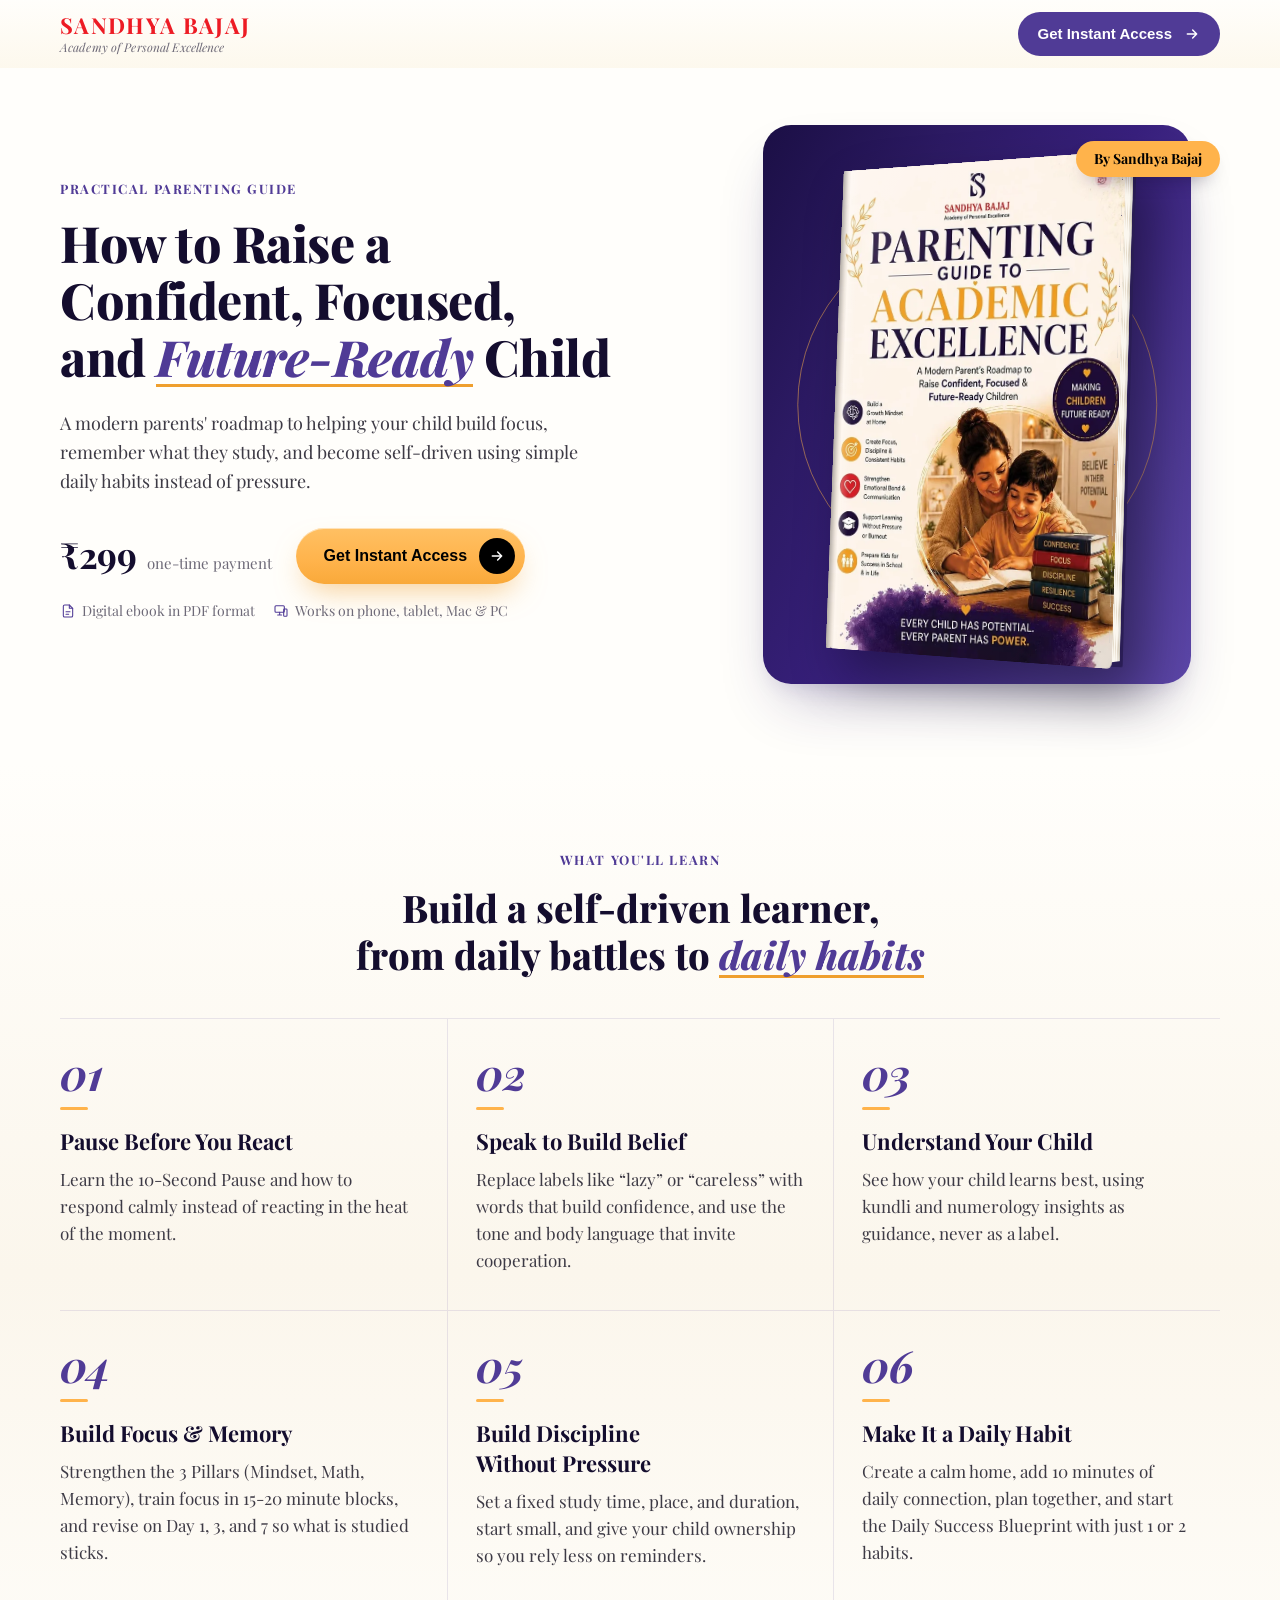
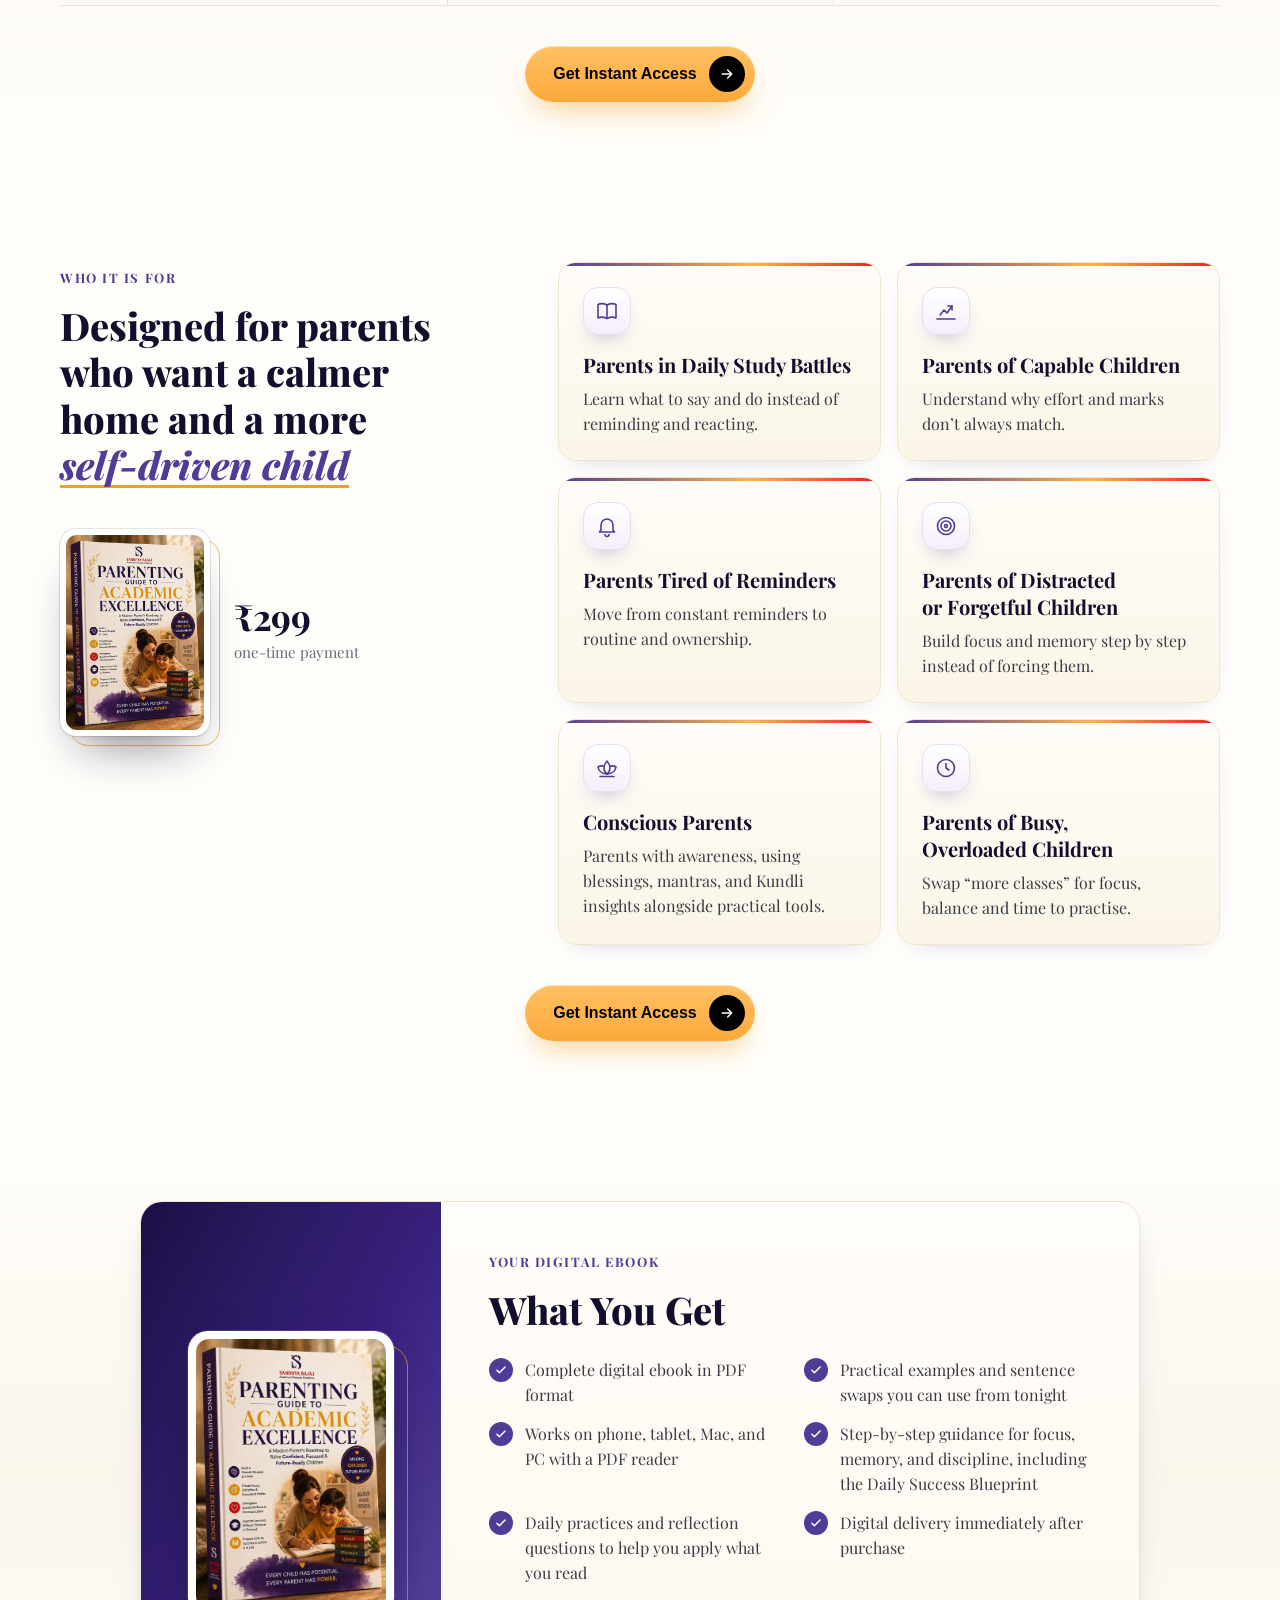
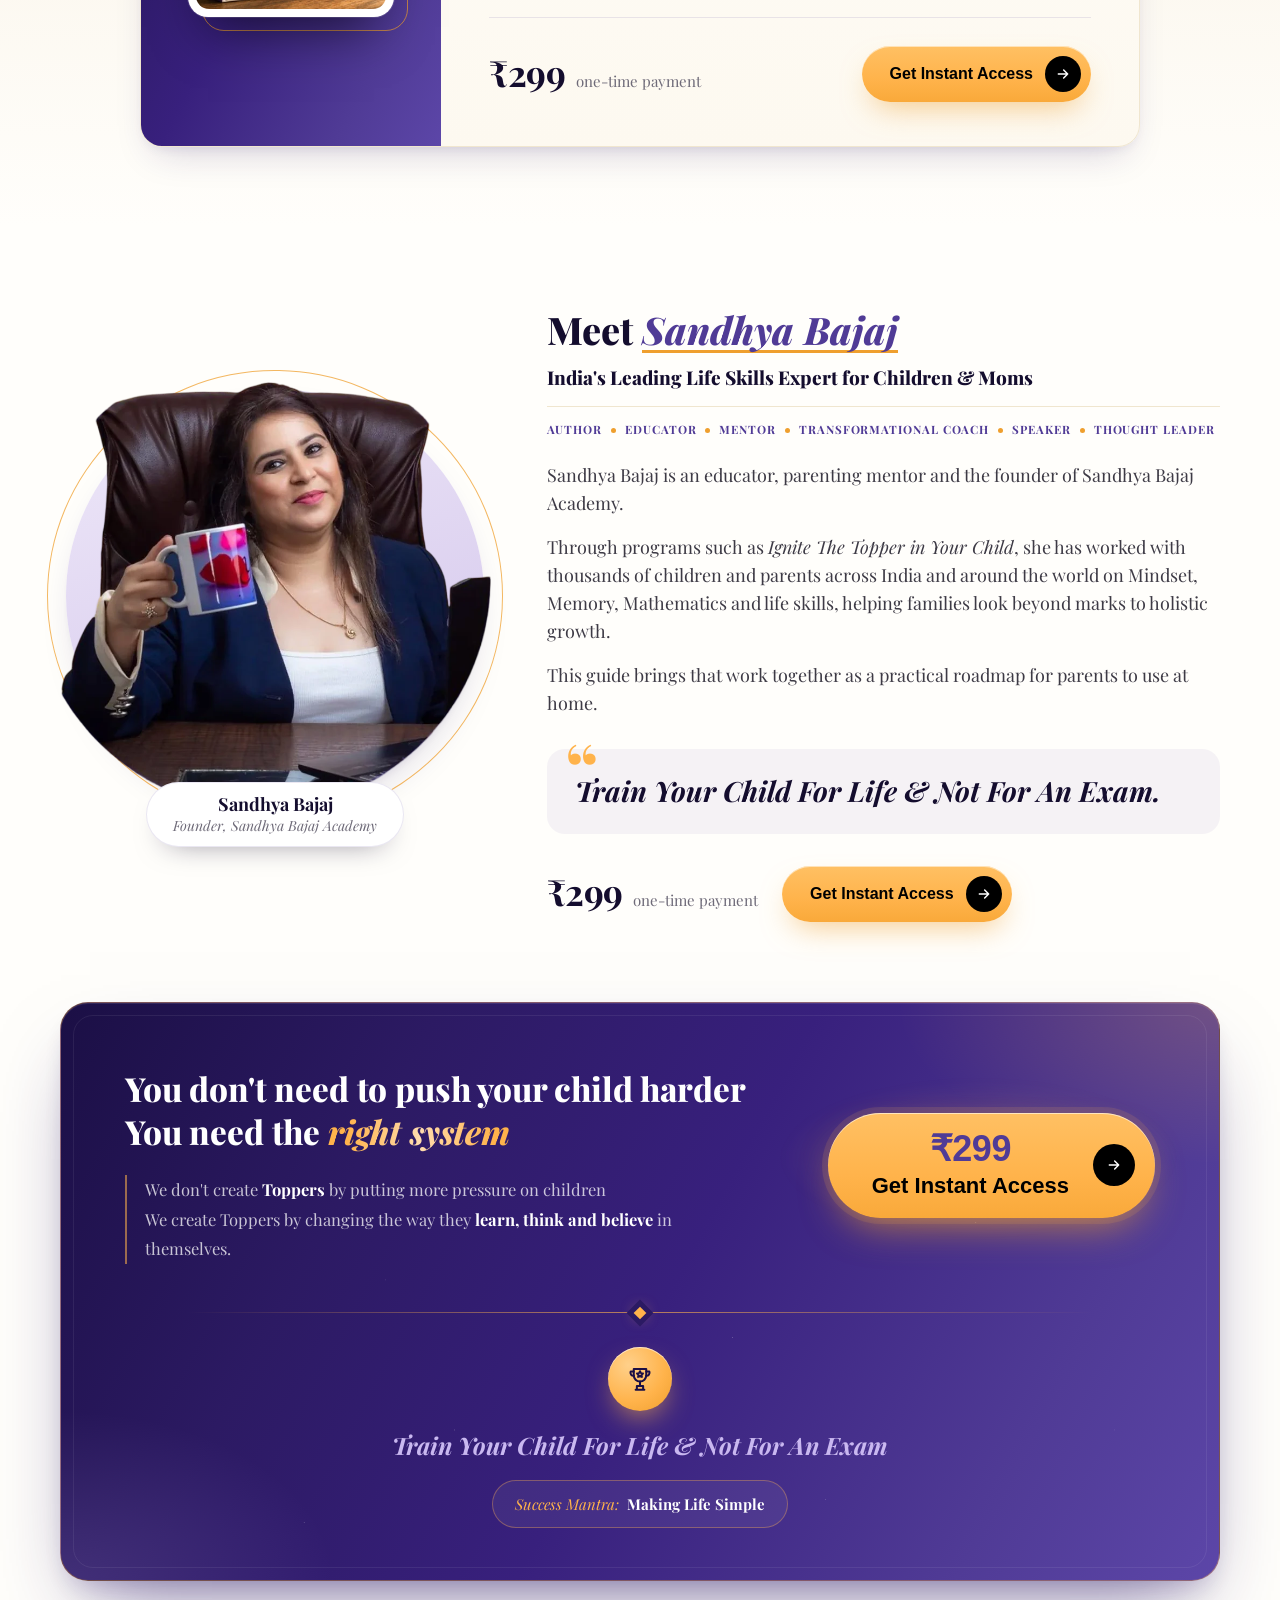
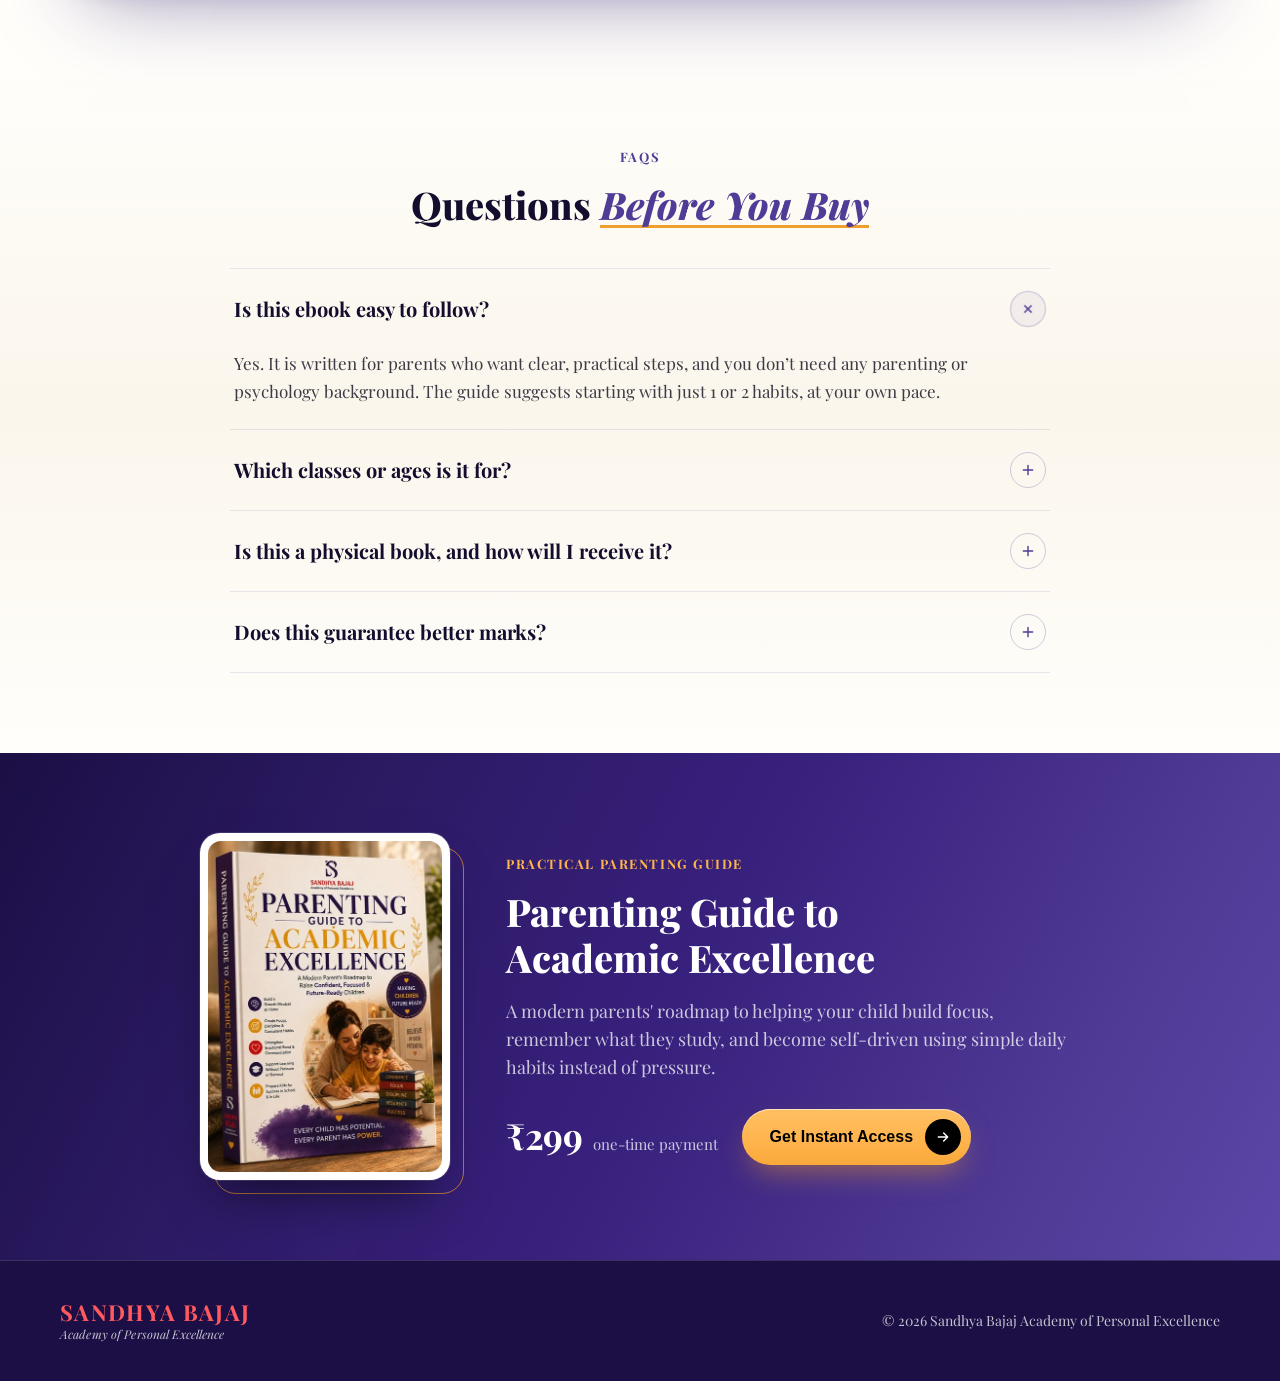
==== index.html @ a7c67a0f "Refine sizes, match sandhyabajaj.in surfaces, add right-system CTA band - Hero headline 50px, subhea" ====
<!doctype html>
<html lang="en-IN" class="no-js">
<head>
  <meta charset="utf-8">
  <meta name="viewport" content="width=device-width, initial-scale=1, viewport-fit=cover">
  <script>document.documentElement.classList.remove('no-js');</script>

  <title>How to Raise a Confident, Focused &amp; Future-Ready Child | Parenting Guide by Sandhya Bajaj</title>
  <meta name="description" content="A modern parents' roadmap to helping your child build focus, remember what they study, and become self-driven using simple daily habits instead of pressure. Digital PDF ebook by Sandhya Bajaj.">
  <meta name="theme-color" content="#1b0f45">

  <link rel="canonical" href="https://sandhyabajaj.online/">

  <!-- Open Graph / social link previews -->
  <meta property="og:type" content="website">
  <meta property="og:url" content="https://sandhyabajaj.online/">
  <meta property="og:site_name" content="Sandhya Bajaj Academy of Personal Excellence">
  <meta property="og:title" content="How to Raise a Confident, Focused, and Future-Ready Child">
  <meta property="og:description" content="A modern parents' roadmap to helping your child build focus, remember what they study, and become self-driven using simple daily habits instead of pressure.">
  <meta property="og:image" content="https://sandhyabajaj.online/assets/img/ebook-cover-og.jpg">
  <meta property="og:image:width" content="969">
  <meta property="og:image:height" content="1500">
  <meta property="og:image:alt" content="Cover of the Parenting Guide to Academic Excellence ebook by Sandhya Bajaj">
  <meta name="twitter:card" content="summary_large_image">

  <link rel="icon" href="data:image/svg+xml,%3Csvg xmlns='http://www.w3.org/2000/svg' viewBox='0 0 64 64'%3E%3Crect width='64' height='64' rx='14' fill='%231b0f45'/%3E%3Ctext x='32' y='45' text-anchor='middle' font-family='Georgia,serif' font-size='38' font-weight='700' fill='%23ffb34b'%3ES%3C/text%3E%3C/svg%3E">

  <link rel="preconnect" href="https://fonts.googleapis.com">
  <link rel="preconnect" href="https://fonts.gstatic.com" crossorigin>
  <link rel="stylesheet" href="https://fonts.googleapis.com/css2?family=Playfair+Display:ital,wght@0,400;0,700;0,800;1,400;1,700&display=swap">
  <link rel="preload" as="image" type="image/webp" imagesrcset="assets/img/ebook-cover-600.webp 600w, assets/img/ebook-cover-hd.webp 969w" imagesizes="(max-width: 767px) 220px, 300px">
  <link rel="stylesheet" href="css/styles.css">

  <!-- ===== Tracking =====
       Paste the Meta Pixel / GTM / GA snippets here when they are ready.
       js/main.js already fires fbq('track','InitiateCheckout') on every buy-button
       click if the Meta Pixel is present on the page. -->
</head>
<body>
  <a class="skip-link" href="#main">Skip to content</a>

  <!-- Thin outline icon set (design-system iconography: single weight, drawn in brand) -->
  <svg width="0" height="0" style="position:absolute" aria-hidden="true" focusable="false">
    <symbol id="i-arrow" viewBox="0 0 24 24"><path d="M5 12h14M13 6l6 6-6 6" fill="none" stroke="currentColor" stroke-width="2.2" stroke-linecap="round" stroke-linejoin="round"/></symbol>
    <symbol id="i-check" viewBox="0 0 24 24"><path d="M5 12.5l4.2 4.2L19 7" fill="none" stroke="currentColor" stroke-width="2.6" stroke-linecap="round" stroke-linejoin="round"/></symbol>
    <symbol id="i-plus" viewBox="0 0 24 24"><path d="M12 4v16M4 12h16" fill="none" stroke="currentColor" stroke-width="2.4" stroke-linecap="round"/></symbol>
    <symbol id="i-file" viewBox="0 0 24 24"><g fill="none" stroke="currentColor" stroke-width="1.6" stroke-linecap="round" stroke-linejoin="round"><path d="M14 3H7a2 2 0 0 0-2 2v14a2 2 0 0 0 2 2h10a2 2 0 0 0 2-2V8z"/><path d="M14 3v5h5M9 13h6M9 17h4"/></g></symbol>
    <symbol id="i-devices" viewBox="0 0 24 24"><g fill="none" stroke="currentColor" stroke-width="1.6" stroke-linecap="round" stroke-linejoin="round"><rect x="3" y="4" width="14" height="10" rx="1.5"/><path d="M7 18h6M10 14v4"/><rect x="16" y="9" width="5" height="11" rx="1.2"/></g></symbol>
    <symbol id="i-book" viewBox="0 0 24 24"><g fill="none" stroke="currentColor" stroke-width="1.6" stroke-linecap="round" stroke-linejoin="round"><path d="M3 5.5C5.5 4.3 8.5 4.3 12 6c3.5-1.7 6.5-1.7 9-.5V19c-2.5-1.2-5.5-1.2-9 .5-3.5-1.7-6.5-1.7-9-.5z"/><path d="M12 6v13.5"/></g></symbol>
    <symbol id="i-chart" viewBox="0 0 24 24"><g fill="none" stroke="currentColor" stroke-width="1.6" stroke-linecap="round" stroke-linejoin="round"><path d="M3 20h18"/><path d="M6 16l4-5 3 3 5-7"/><path d="M14 7h4v4"/></g></symbol>
    <symbol id="i-bell" viewBox="0 0 24 24"><g fill="none" stroke="currentColor" stroke-width="1.6" stroke-linecap="round" stroke-linejoin="round"><path d="M6 16V11a6 6 0 0 1 12 0v5l1.5 2h-15z"/><path d="M10 20.5a2 2 0 0 0 4 0"/></g></symbol>
    <symbol id="i-target" viewBox="0 0 24 24"><g fill="none" stroke="currentColor" stroke-width="1.6"><circle cx="12" cy="12" r="8.5"/><circle cx="12" cy="12" r="5"/><circle cx="12" cy="12" r="1.5"/></g></symbol>
    <symbol id="i-lotus" viewBox="0 0 24 24"><g fill="none" stroke="currentColor" stroke-width="1.6" stroke-linecap="round" stroke-linejoin="round"><path d="M12 5c2 2.2 3 4.6 3 7s-1 4.4-3 6c-2-1.6-3-3.6-3-6s1-4.8 3-7z"/><path d="M9.2 10.2C6.8 9.6 4.6 10 3 11c.6 3.8 3.8 6.6 9 7"/><path d="M14.8 10.2c2.4-.6 4.6-.2 6.2.8-.6 3.8-3.8 6.6-9 7"/><path d="M5 20.5h14"/></g></symbol>
    <symbol id="i-trophy" viewBox="0 0 24 24"><g fill="none" stroke="currentColor" stroke-width="1.6" stroke-linecap="round" stroke-linejoin="round"><path d="M7 4h10v5a5 5 0 0 1-10 0z"/><path d="M7 6H4.5a2.5 2.5 0 0 0 2.6 3.4M17 6h2.5a2.5 2.5 0 0 1-2.6 3.4"/><path d="M12 14v3.5M8.5 20.5h7M9.5 17.5h5v3h-5z"/><path d="M12 5.8l.75 1.5 1.65.25-1.2 1.15.3 1.65-1.5-.8-1.5.8.3-1.65-1.2-1.15 1.65-.25z"/></g></symbol>
    <symbol id="i-clock" viewBox="0 0 24 24"><g fill="none" stroke="currentColor" stroke-width="1.6" stroke-linecap="round" stroke-linejoin="round"><circle cx="12" cy="12" r="8.5"/><path d="M12 7.5V12l3 2"/></g></symbol>
  </svg>

  <header class="site-header" id="top">
    <div class="container site-header__inner">
      <a class="wordmark" href="#top" aria-label="Sandhya Bajaj Academy of Personal Excellence, back to top">
        <span class="wordmark__name">SANDHYA BAJAJ</span>
        <span class="wordmark__tag">Academy of Personal Excellence</span>
      </a>
      <a class="btn btn--brand btn--sm" href="#offer" data-checkout aria-label="Get Instant Access">
        <span>Get Instant Access</span>
        <svg width="16" height="16" aria-hidden="true"><use href="#i-arrow"/></svg>
      </a>
    </div>
  </header>

  <main id="main">

    <!-- ============ HERO ============ -->
    <section class="hero" aria-labelledby="hero-title">
      <div class="container hero__grid">
        <div class="hero__copy">
          <span class="eyebrow">Practical Parenting Guide</span>
          <h1 id="hero-title">How to Raise a Confident, Focused, and <span class="em">Future-Ready</span> Child</h1>
          <p class="hero__sub">A modern parents' roadmap to helping your child build focus, remember what they study, and become self-driven using simple daily habits instead of pressure.</p>

          <div class="buy-row hero__buy" id="hero-buy">
            <div class="price">
              <span class="price__now" data-price>₹299</span>
              <span class="price__note" data-price-note>one-time payment</span>
            </div>
            <a class="btn btn--accent" href="#offer" data-checkout>
              Get Instant Access
              <span class="btn__arrow" aria-hidden="true"><svg><use href="#i-arrow"/></svg></span>
            </a>
          </div>

          <ul class="hero__trust">
            <li><svg aria-hidden="true"><use href="#i-file"/></svg>Digital ebook in PDF format</li>
            <li><svg aria-hidden="true"><use href="#i-devices"/></svg>Works on phone, tablet, Mac &amp; PC</li>
          </ul>
        </div>

        <div class="hero__visual">
          <div class="book-stage">
            <span class="book-stage__byline">By Sandhya Bajaj</span>
            <div class="book">
              <div class="book__body">
                <span class="book__back" aria-hidden="true"></span>
                <span class="book__pages" aria-hidden="true"></span>
                <div class="book__cover">
                  <picture>
                    <source srcset="assets/img/ebook-cover-600.webp 600w, assets/img/ebook-cover-hd.webp 969w" sizes="(max-width: 767px) 220px, 300px" type="image/webp">
                    <img src="assets/img/ebook-cover-600.jpg" width="969" height="1500" fetchpriority="high"
                         alt="Cover of the Parenting Guide to Academic Excellence ebook: a mother helping her son study at home">
                  </picture>
                </div>
              </div>
            </div>
          </div>
        </div>
      </div>
    </section>

    <!-- ============ WHAT YOU'LL LEARN ============ -->
    <section class="section section--tint" id="learn" aria-labelledby="learn-title">
      <div class="container">
        <div class="section-head reveal">
          <span class="eyebrow">What You'll Learn</span>
          <h2 class="h-section" id="learn-title">Build a self-driven learner, from daily battles to <span class="em">daily habits</span></h2>
        </div>

        <ol class="learn-grid">
          <li class="learn-item reveal">
            <span class="learn-item__num" aria-hidden="true">01</span>
            <h3>Pause Before You React</h3>
            <p>Learn the 10-Second Pause and how to respond calmly instead of reacting in the heat of the moment.</p>
          </li>
          <li class="learn-item reveal">
            <span class="learn-item__num" aria-hidden="true">02</span>
            <h3>Speak to Build Belief</h3>
            <p>Replace labels like “lazy” or “careless” with words that build confidence, and use the tone and body language that invite cooperation.</p>
          </li>
          <li class="learn-item reveal">
            <span class="learn-item__num" aria-hidden="true">03</span>
            <h3>Understand Your Child</h3>
            <p>See how your child learns best, using kundli and numerology insights as guidance, never as a label.</p>
          </li>
          <li class="learn-item reveal">
            <span class="learn-item__num" aria-hidden="true">04</span>
            <h3>Build Focus &amp; Memory</h3>
            <p>Strengthen the 3 Pillars (Mindset, Math, Memory), train focus in 15-20 minute blocks, and revise on Day 1, 3, and 7 so what is studied sticks.</p>
          </li>
          <li class="learn-item reveal">
            <span class="learn-item__num" aria-hidden="true">05</span>
            <h3>Build Discipline Without Pressure</h3>
            <p>Set a fixed study time, place, and duration, start small, and give your child ownership so you rely less on reminders.</p>
          </li>
          <li class="learn-item reveal">
            <span class="learn-item__num" aria-hidden="true">06</span>
            <h3>Make It a Daily Habit</h3>
            <p>Create a calm home, add 10 minutes of daily connection, plan together, and start the Daily Success Blueprint with just 1 or 2 habits.</p>
          </li>
        </ol>

        <div class="cta-block">
          <a class="btn btn--accent" href="#offer" data-checkout>
            Get Instant Access
            <span class="btn__arrow" aria-hidden="true"><svg><use href="#i-arrow"/></svg></span>
          </a>
        </div>
      </div>
    </section>

    <!-- ============ WHO IT IS FOR ============ -->
    <section class="section" id="who" aria-labelledby="who-title">
      <div class="container who-grid">
        <div class="who-intro reveal">
          <span class="eyebrow">Who It Is For</span>
          <h2 class="h-section" id="who-title">Designed for parents who want a calmer home and a more <span class="em">self-driven child</span></h2>
          <div class="who-intro__book">
            <figure class="mockup mockup--who">
  <div class="mockup__frame">
    <picture>
      <source srcset="assets/img/ebook-mockup-480.webp 480w, assets/img/ebook-mockup-800.webp 800w" sizes="(max-width: 767px) 200px, 260px" type="image/webp">
      <img src="assets/img/ebook-mockup-800.jpg" width="800" height="1132" loading="lazy" decoding="async" alt="">
    </picture>
  </div>
</figure>
            <div>
              <div class="price">
                <span class="price__now" data-price>₹299</span>
              </div>
              <p class="price__note" data-price-note>one-time payment</p>
            </div>
          </div>
        </div>

        <ul class="who-cards">
          <li class="who-card reveal">
            <span class="icon-chip" aria-hidden="true"><svg><use href="#i-book"/></svg></span>
            <h3>Parents in Daily Study Battles</h3>
            <p>Learn what to say and do instead of reminding and reacting.</p>
          </li>
          <li class="who-card reveal">
            <span class="icon-chip" aria-hidden="true"><svg><use href="#i-chart"/></svg></span>
            <h3>Parents of Capable Children</h3>
            <p>Understand why effort and marks don’t always match.</p>
          </li>
          <li class="who-card reveal">
            <span class="icon-chip" aria-hidden="true"><svg><use href="#i-bell"/></svg></span>
            <h3>Parents Tired of Reminders</h3>
            <p>Move from constant reminders to routine and ownership.</p>
          </li>
          <li class="who-card reveal">
            <span class="icon-chip" aria-hidden="true"><svg><use href="#i-target"/></svg></span>
            <h3>Parents of Distracted or Forgetful Children</h3>
            <p>Build focus and memory step by step instead of forcing them.</p>
          </li>
          <li class="who-card reveal">
            <span class="icon-chip" aria-hidden="true"><svg><use href="#i-lotus"/></svg></span>
            <h3>Conscious Parents</h3>
            <p>Parents with awareness, using blessings, mantras, and Kundli insights alongside practical tools.</p>
          </li>
          <li class="who-card reveal">
            <span class="icon-chip" aria-hidden="true"><svg><use href="#i-clock"/></svg></span>
            <h3>Parents of Busy, Overloaded Children</h3>
            <p>Swap “more classes” for focus, balance and time to practise.</p>
          </li>
        </ul>
      </div>
      <div class="container">
        <div class="cta-block">
          <a class="btn btn--accent" href="#offer" data-checkout>
            Get Instant Access
            <span class="btn__arrow" aria-hidden="true"><svg><use href="#i-arrow"/></svg></span>
          </a>
        </div>
      </div>
    </section>

    <!-- ============ WHAT YOU GET (OFFER) ============ -->
    <section class="section section--tint" id="offer" aria-labelledby="offer-title">
      <div class="container">
        <div class="offer-card reveal">
          <div class="offer-card__visual">
            <figure class="mockup mockup--offer">
  <div class="mockup__frame">
    <picture>
      <source srcset="assets/img/ebook-mockup-480.webp 480w, assets/img/ebook-mockup-800.webp 800w" sizes="(max-width: 767px) 200px, 260px" type="image/webp">
      <img src="assets/img/ebook-mockup-800.jpg" width="800" height="1132" loading="lazy" decoding="async" alt="Hardcover mockup of the Parenting Guide to Academic Excellence ebook by Sandhya Bajaj">
    </picture>
  </div>
</figure>
          </div>
          <div class="offer-card__body">
            <span class="eyebrow">Your Digital Ebook</span>
            <h2 class="h-section" id="offer-title">What You Get</h2>
            <ul class="checklist">
              <li><span class="check" aria-hidden="true"><svg><use href="#i-check"/></svg></span>Complete digital ebook in PDF format</li>
              <li><span class="check" aria-hidden="true"><svg><use href="#i-check"/></svg></span>Practical examples and sentence swaps you can use from tonight</li>
              <li><span class="check" aria-hidden="true"><svg><use href="#i-check"/></svg></span>Works on phone, tablet, Mac, and PC with a PDF reader</li>
              <li><span class="check" aria-hidden="true"><svg><use href="#i-check"/></svg></span>Step-by-step guidance for focus, memory, and discipline, including the Daily Success Blueprint</li>
              <li><span class="check" aria-hidden="true"><svg><use href="#i-check"/></svg></span>Daily practices and reflection questions to help you apply what you read</li>
              <li><span class="check" aria-hidden="true"><svg><use href="#i-check"/></svg></span>Digital delivery immediately after purchase</li>
            </ul>
            <div class="offer-card__buy">
              <div class="price">
                <span class="price__now" data-price>₹299</span>
                <span class="price__note" data-price-note>one-time payment</span>
              </div>
              <a class="btn btn--accent" href="#offer" data-checkout>
                Get Instant Access
                <span class="btn__arrow" aria-hidden="true"><svg><use href="#i-arrow"/></svg></span>
              </a>
            </div>
          </div>
        </div>
      </div>
    </section>

    <!-- ============ AUTHOR ============ -->
    <section class="section" id="author" aria-labelledby="author-title">
      <div class="container author">
        <figure class="author__portrait reveal">
          <div class="author__photo">
            <img src="assets/img/sandhya-bajaj.webp" width="800" height="794" loading="lazy" decoding="async"
                 alt="Sandhya Bajaj, founder of Sandhya Bajaj Academy, smiling at her desk with a cup of tea">
          </div>
          <figcaption class="author__caption">
            <span>Sandhya Bajaj</span>
            <small>Founder, Sandhya Bajaj Academy</small>
          </figcaption>
        </figure>
        <div class="author__bio reveal">
          <h2 class="h-section" id="author-title">Meet <span class="em">Sandhya Bajaj</span></h2>
          <p class="author__role">India's Leading Life Skills Expert for Children &amp; Moms</p>
          <ul class="author__creds" aria-label="Author, Educator, Mentor, Transformational Coach, Speaker, Thought Leader">
            <li>Author</li>
            <li>Educator</li>
            <li>Mentor</li>
            <li>Transformational Coach</li>
            <li>Speaker</li>
            <li>Thought Leader</li>
          </ul>
          <p>Sandhya Bajaj is an educator, parenting mentor and the founder of Sandhya Bajaj Academy.</p>
          <p>Through programs such as <em>Ignite The Topper in Your Child</em>, she has worked with thousands of children and parents across India and around the world on Mindset, Memory, Mathematics and life skills, helping families look beyond marks to holistic growth.</p>
          <p>This guide brings that work together as a practical roadmap for parents to use at home.</p>
          <blockquote class="pull-quote">Train Your Child For Life &amp; Not For An Exam.</blockquote>
          <div class="buy-row author__buy">
            <div class="price">
              <span class="price__now" data-price>₹299</span>
              <span class="price__note" data-price-note>one-time payment</span>
            </div>
            <a class="btn btn--accent" href="#offer" data-checkout>
              Get Instant Access
              <span class="btn__arrow" aria-hidden="true"><svg><use href="#i-arrow"/></svg></span>
            </a>
          </div>
        </div>
      </div>
    </section>

    <!-- ============ RIGHT SYSTEM (CTA band) ============ -->
    <section class="section system" id="system" aria-labelledby="system-title">
      <div class="container">
        <div class="system__card reveal">
          <div class="system__top">
            <div class="system__copy">
              <h2 id="system-title">You don't need to push your child harder <br>You need the <em>right system</em></h2>
              <p>We don't create <strong>Toppers</strong> by putting more pressure on children<br>
                We create Toppers by changing the way they <strong>learn, think and believe</strong> in themselves.</p>
            </div>
            <div class="system__cta">
              <span class="system__halo" aria-hidden="true"></span>
              <a class="btn btn--accent btn--big" href="#offer" data-checkout>
                <span class="btn--big__text">
                  <span class="btn--big__price" data-price>₹299</span>
                  <span class="btn--big__label">Get Instant Access</span>
                </span>
                <span class="btn__arrow" aria-hidden="true"><svg><use href="#i-arrow"/></svg></span>
              </a>
            </div>
          </div>
          <div class="system__bottom">
            <span class="system__divider" aria-hidden="true"><i></i></span>
            <span class="system__badge" aria-hidden="true"><svg class="system__trophy"><use href="#i-trophy"/></svg></span>
            <p class="system__mantra-line">Train Your Child For Life &amp; Not For An Exam</p>
            <p class="system__mantra"><em>Success Mantra:</em> <strong>Making Life Simple</strong></p>
          </div>
        </div>
      </div>
    </section>

    <!-- ============ FAQ ============ -->
    <section class="section section--tint" id="faq" aria-labelledby="faq-title">
      <div class="container">
        <div class="section-head reveal">
          <span class="eyebrow">FAQs</span>
          <h2 class="h-section" id="faq-title">Questions <span class="em">Before You Buy</span></h2>
        </div>
        <div class="faq">
          <details class="faq__item" open>
            <summary class="faq__q">Is this ebook easy to follow?<span class="faq__icon" aria-hidden="true"><svg><use href="#i-plus"/></svg></span></summary>
            <div class="faq__a"><p>Yes. It is written for parents who want clear, practical steps, and you don’t need any parenting or psychology background. The guide suggests starting with just 1 or 2 habits, at your own pace.</p></div>
          </details>
          <details class="faq__item">
            <summary class="faq__q">Which classes or ages is it for?<span class="faq__icon" aria-hidden="true"><svg><use href="#i-plus"/></svg></span></summary>
            <div class="faq__a"><p>It is written for parents of school-going children.</p></div>
          </details>
          <details class="faq__item">
            <summary class="faq__q">Is this a physical book, and how will I receive it?<span class="faq__icon" aria-hidden="true"><svg><use href="#i-plus"/></svg></span></summary>
            <div class="faq__a"><p>No. This is a digital PDF ebook, and nothing will be shipped. Your file is delivered after your payment is confirmed.</p></div>
          </details>
          <details class="faq__item">
            <summary class="faq__q">Does this guarantee better marks?<span class="faq__icon" aria-hidden="true"><svg><use href="#i-plus"/></svg></span></summary>
            <div class="faq__a"><p>No. Results vary based on your child, your home and how consistently you practise. The guide works on the foundations behind marks, such as focus, memory, discipline and the home environment.</p></div>
          </details>
        </div>
      </div>
    </section>

    <!-- ============ CLOSING OFFER (dark band) ============ -->
    <section class="section section--deep closing" id="buy" aria-labelledby="closing-title">
      <div class="container closing__inner reveal">
        <figure class="mockup mockup--closing">
  <div class="mockup__frame">
    <picture>
      <source srcset="assets/img/ebook-mockup-480.webp 480w, assets/img/ebook-mockup-800.webp 800w" sizes="(max-width: 767px) 200px, 260px" type="image/webp">
      <img src="assets/img/ebook-mockup-800.jpg" width="800" height="1132" loading="lazy" decoding="async" alt="Hardcover mockup of the Parenting Guide to Academic Excellence ebook by Sandhya Bajaj">
    </picture>
  </div>
</figure>
        <div>
          <span class="eyebrow">Practical Parenting Guide</span>
          <h2 id="closing-title">Parenting Guide to Academic Excellence</h2>
          <p class="closing__sub">A modern parents' roadmap to helping your child build focus, remember what they study, and become self-driven using simple daily habits instead of pressure.</p>
          <div class="buy-row" id="closing-buy">
            <div class="price">
              <span class="price__now" data-price>₹299</span>
              <span class="price__note" data-price-note>one-time payment</span>
            </div>
            <a class="btn btn--accent" href="#offer" data-checkout>
              Get Instant Access
              <span class="btn__arrow" aria-hidden="true"><svg><use href="#i-arrow"/></svg></span>
            </a>
          </div>
        </div>
      </div>
    </section>
  </main>

  <footer class="site-footer">
    <div class="container site-footer__inner">
      <span class="wordmark wordmark--dark">
        <span class="wordmark__name">SANDHYA BAJAJ</span>
        <span class="wordmark__tag">Academy of Personal Excellence</span>
      </span>
      <p>© <span data-year>2026</span> Sandhya Bajaj Academy of Personal Excellence</p>
    </div>
  </footer>

  <!-- Mobile sticky buy bar: appears once the hero CTA scrolls away -->
  <div class="buy-bar" id="buy-bar" aria-hidden="true">
    <div class="price">
      <span class="price__now" data-price>₹299</span>
      <span class="price__note" data-price-note>one-time payment</span>
    </div>
    <a class="btn btn--accent" href="#offer" data-checkout tabindex="-1">
      Get Instant Access
      <span class="btn__arrow" aria-hidden="true"><svg><use href="#i-arrow"/></svg></span>
    </a>
  </div>

  <script src="js/config.js"></script>
  <script src="js/main.js" defer></script>
</body>
</html>
---- css/styles.css ----
/* ==========================================================================
   Sandhya Bajaj Academy — Parenting Guide ebook funnel
   Colours and type follow the "Sandhya Bajaj" design system (built from
   sandhyabajaj.in): cream + night (deep indigo) grounds, brand purple for
   highlights, amber for the single action colour, Playfair Display + Arial CTAs.
   ========================================================================== */

:root {
  /* Design-system colour tokens */
  --surface-cream: #fffefb;
  --surface-white: #ffffff;
  --surface-bar: rgba(255, 255, 255, 0.95);
  --night: #1b0f45;
  --surface-glass: rgba(255, 255, 255, 0.06);
  --border-glass: rgba(255, 255, 255, 0.14);
  --brand-purple: #503b96;
  --amber: #ffb34b;
  --amber-light: #ffc063;
  --amber-deep: #ef9f2e;
  --signal-red: #ed1b24;
  --ink-deep: #140d2e;
  --on-night: #ffffff;
  --on-night-muted: rgba(255, 255, 255, 0.75);
  --on-amber: #000000;
  /* Exact surface treatments sampled from sandhyabajaj.in */
  --grad-cream: linear-gradient(#fffefb 0%, #fbf6ec 50%, #fffefb 100%);
  --grad-night: linear-gradient(118deg, #1b0f45 0%, #2c1a63 26%, #38207d 52%, #503b96 82%, #5c46a8 100%);
  --grad-card: linear-gradient(#fffdf8, #fbf5e8);
  --grad-chip: linear-gradient(#ffffff, #f4eefb);
  --grad-lavender: linear-gradient(160deg, #efe9f9, #ddd2f0 60%, #cfc0ea);
  --border-warm: #f0e6cf;
  --shadow-card: 0 18px 38px -16px rgba(43, 25, 105, 0.22), 0 6px 14px -8px rgba(43, 25, 105, 0.14);
  --shadow-card-deep: 0 30px 60px -20px rgba(43, 25, 105, 0.3), 0 10px 24px -12px rgba(43, 25, 105, 0.18);
  --shadow-cta: 0 14px 30px -10px rgba(239, 159, 46, 0.55), inset 0 1px 0 rgba(255, 255, 255, 0.55);

  /* Roles used by the components below */
  --surface: var(--surface-cream);
  --surface-raised: var(--surface-white);
  --surface-tint: rgba(80, 59, 150, 0.06);
  --deep: var(--night);
  --ink: var(--ink-deep);
  --ink-body: #3d3a45;
  --ink-muted: #6e6a78;
  --brand: var(--brand-purple);
  --brand-strong: #3f2c82;
  --on-brand: #ffffff;
  --accent: var(--amber);
  --accent-strong: var(--amber-deep);
  --on-accent: var(--on-amber);     /* CTA label is black on amber */
  --gold-ink: var(--brand-purple);  /* eyebrows on cream (amber text fails on cream) */
  --logo-red: var(--signal-red);
  --border: rgba(80, 59, 150, 0.26);
  --border-soft: rgba(80, 59, 150, 0.12);
  --shadow-ink: 20, 13, 46;         /* rgb of ink-deep, for soft shadows */

  /* Night grounds */
  --dark-ink: var(--on-night);
  --dark-body: var(--on-night-muted);
  --dark-border: var(--border-glass);

  /* Type */
  --font-serif: "Playfair Display", "Times New Roman", Times, serif;
  --font-sans: Arial, Helvetica, sans-serif;   /* CTA labels only */

  /* Spacing */
  --space-1: 8px;
  --space-2: 16px;
  --space-3: 24px;
  --space-4: 40px;
  --space-5: 80px;

  /* Radius */
  --radius-xs: 2px;
  --radius-md: 15px;
  --radius-lg: 18px;
  --radius-pill: 999px;

  --container: 1160px;
  --gutter: 20px;
  --header-h: 68px;
}

/* ---------- Base ---------- */
*, *::before, *::after { box-sizing: border-box; }
html { -webkit-text-size-adjust: 100%; scroll-behavior: smooth; scroll-padding-top: calc(var(--header-h) + 12px); }
body {
  margin: 0;
  background: var(--surface);
  color: var(--ink-body);
  font: 400 18px/28px var(--font-serif);
  -webkit-font-smoothing: antialiased;
  text-rendering: optimizeLegibility;
  overflow-x: hidden;
}
img { display: block; max-width: 100%; height: auto; }
a { color: var(--brand); }
a:hover { color: var(--brand-strong); }
h1, h2 { font-weight: 800; }
h1, h2, h3 { color: var(--ink); margin: 0; text-wrap: balance; }
h3 { font-weight: 700; }
p { margin: 0; }
:focus-visible { outline: 2px solid var(--brand); outline-offset: 3px; }
.skip-link {
  position: absolute; left: 12px; top: -60px; z-index: 100;
  background: var(--brand); color: var(--on-brand); padding: 10px 16px; border-radius: var(--radius-pill);
}
.skip-link:focus { top: 12px; }
.visually-hidden { position: absolute !important; width: 1px; height: 1px; overflow: hidden; clip: rect(0 0 0 0); white-space: nowrap; }

.container { width: 100%; max-width: calc(var(--container) + var(--gutter) * 2); margin: 0 auto; padding: 0 var(--gutter); }
.section { padding: var(--space-5) 0; }
.section--tint { background: var(--grad-cream); }
.section--deep { background: var(--grad-night); color: var(--dark-body); }
.section--deep h2, .section--deep h3 { color: var(--dark-ink); }

/* ---------- Type helpers ---------- */
.eyebrow {
  display: inline-block;
  font: 700 13px/18px var(--font-serif);
  letter-spacing: 0.12em;
  text-transform: uppercase;
  color: var(--gold-ink);
  margin-bottom: var(--space-2);
}
.section--deep .eyebrow { color: var(--accent); }
.h-section { font-size: clamp(28px, 4vw, 38px); line-height: 1.22; }
.section-head { max-width: 760px; margin: 0 auto var(--space-4); text-align: center; }
.section-head--left { margin-left: 0; text-align: left; }

/* One emphasised phrase per headline: brand colour + 3px amber underline */
.em {
  color: var(--brand-purple);
  background-image: linear-gradient(var(--amber-deep), var(--amber-deep));
  background-repeat: no-repeat;
  background-size: 100% 3px;
  background-position: 0 92%;
  border-radius: var(--radius-xs);
  font-style: italic;
  padding-bottom: 2px;
}
.hero .em { white-space: nowrap; }
.section--deep .em { color: var(--amber); background-image: none; }

/* ---------- Brand wordmark (no S-monogram file supplied yet) ---------- */
.wordmark { display: inline-flex; flex-direction: column; text-decoration: none; line-height: 1; white-space: nowrap; }
.wordmark__name { font: 700 22px/1 var(--font-serif); letter-spacing: 0.06em; color: var(--logo-red); }
.wordmark__tag { font: italic 400 12px/1.2 var(--font-serif); color: var(--ink-muted); margin-top: 4px; letter-spacing: 0.01em; }
.wordmark--dark .wordmark__tag { color: var(--dark-body); }

/* ---------- Buttons (design-system Button) ---------- */
.btn {
  display: inline-flex; align-items: center; justify-content: center; gap: 12px;
  font: 700 16px/20px var(--font-sans);
  border: 0; border-radius: var(--radius-pill);
  padding: 14px 28px; min-height: 52px;
  text-decoration: none; cursor: pointer;
  transition: background-color .18s ease, transform .18s ease, box-shadow .18s ease, color .18s ease;
}
.btn--accent {
  background: linear-gradient(180deg, var(--amber-light) 0%, var(--amber) 60%, #f9a93a 100%);
  color: var(--on-accent);
  padding: 10px 10px 10px 28px;
  min-height: 56px;
  box-shadow: var(--shadow-cta);
}
.btn--accent:hover { color: var(--on-accent); filter: brightness(1.04) saturate(1.05); transform: translateY(-1px); box-shadow: 0 18px 34px -10px rgba(239, 159, 46, 0.7), inset 0 1px 0 rgba(255, 255, 255, 0.55); }
.btn--accent:active { transform: translateY(0); }
.btn__arrow {
  width: 36px; height: 36px; border-radius: 50%;
  background: var(--on-amber); color: #ffffff;
  display: inline-flex; align-items: center; justify-content: center; flex: none;
  transition: transform .18s ease;
}
.btn--accent:hover .btn__arrow { transform: translateX(3px); }
.btn__arrow svg { width: 16px; height: 16px; }
.btn--brand { background: var(--brand); color: var(--on-brand); }
.btn--brand:hover { background: var(--brand-strong); color: var(--on-brand); }
.btn--sm { min-height: 44px; padding: 10px 20px; font-size: 15px; }
.section--deep .btn:focus-visible, .site-footer .btn:focus-visible { outline-color: var(--accent); }

/* Price (design-system PriceTag, without a struck price: none in the approved copy) */
.price { display: inline-flex; align-items: baseline; gap: 10px; font-family: var(--font-serif); }
.price__now { font-size: 36px; line-height: 1; font-weight: 700; color: var(--ink); letter-spacing: -0.01em; }
.price__note { font-size: 15px; color: var(--ink-muted); }
.section--deep .price__now { color: var(--dark-ink); }
.section--deep .price__note { color: var(--dark-body); }

.buy-row { display: flex; align-items: center; flex-wrap: wrap; gap: var(--space-2) var(--space-3); }
.buy-row--center { justify-content: center; }
.cta-block { margin-top: var(--space-4); display: flex; justify-content: center; }

/* ---------- Header ---------- */
.site-header {
  position: sticky; top: 0; z-index: 50;
  background: linear-gradient(rgba(255, 254, 251, 0.94), rgba(253, 248, 236, 0.94));
  backdrop-filter: saturate(140%) blur(10px);
  -webkit-backdrop-filter: saturate(140%) blur(10px);
  border-bottom: 1px solid transparent;
  transition: border-color .2s ease, box-shadow .2s ease;
}
.site-header.is-scrolled { border-bottom-color: var(--border-soft); box-shadow: 0 6px 20px -16px rgba(20, 13, 46, 0.5); }
.site-header__inner { height: var(--header-h); display: flex; align-items: center; justify-content: space-between; gap: var(--space-2); }

/* ---------- Hero ---------- */
.hero { padding: 56px 0 var(--space-5); position: relative; overflow: hidden; }
.hero__grid {
  display: grid;
  grid-template-columns: minmax(0, 1.12fr) minmax(0, 0.88fr);
  grid-template-areas: "copy visual";
  gap: 56px; align-items: center;
}
.hero__copy { grid-area: copy; }
.hero__visual { grid-area: visual; }
.hero h1 { font-size: clamp(34px, 4.6vw, 50px); line-height: 1.14; letter-spacing: -0.01em; }
.hero__sub { margin-top: var(--space-3); font-size: 18px; line-height: 29px; max-width: 540px; }
.hero__buy { margin-top: 32px; }
.hero__trust { margin-top: var(--space-2); display: flex; flex-wrap: wrap; gap: 6px 18px; font-size: 14px; line-height: 22px; color: var(--ink-muted); list-style: none; padding: 0; }
.hero__trust li { display: inline-flex; align-items: center; gap: 6px; }
.hero__trust svg { width: 16px; height: 16px; color: var(--brand); flex: none; }

/* Book stage */
.book-stage { position: relative; display: grid; place-items: center; padding: 36px 0 28px; }
.book-stage::before {
  content: ""; position: absolute; inset: 0 6% 0 6%;
  background: var(--grad-night); border-radius: 28px;
  box-shadow: var(--shadow-card-deep);
}
.book-stage::after {
  content: ""; position: absolute; width: 74%; aspect-ratio: 1; border-radius: 50%;
  border: 1.5px solid rgba(255, 179, 75, 0.5); top: 50%; left: 50%; transform: translate(-50%, -50%);
}
.book-stage__byline {
  position: absolute; z-index: 3; top: 16px; right: 0;
  background: var(--accent); color: var(--on-accent);
  font: 700 14px/20px var(--font-serif); padding: 8px 18px; border-radius: var(--radius-pill);
  box-shadow: 0 10px 20px -12px rgba(20, 13, 46, 0.6);
}

/* CSS 3D book mockup — real cover on the front face, a page block on the right
   edge and a back board, all in true 3D. --t is the book's thickness. */
.book {
  --t: 26px;
  position: relative; z-index: 2; width: min(320px, 72%);
  perspective: 1800px;
  filter: drop-shadow(18px 26px 26px rgba(0, 0, 0, 0.38));
}
.book__body {
  position: relative;
  transform: rotateY(-28deg) rotateX(4deg);
  transform-style: preserve-3d;
  transition: transform .6s cubic-bezier(.2, .7, .2, 1);
}
.book:hover .book__body { transform: rotateY(-18deg) rotateX(3deg); }
.book__cover {
  position: relative; border-radius: 2px 6px 6px 2px; overflow: hidden;
  transform: translateZ(calc(var(--t) / 2));
  backface-visibility: hidden;
}
.book__cover img { width: 100%; aspect-ratio: 969 / 1500; object-fit: cover; }
.book__cover::after {
  /* hinge crease near the spine + soft gloss */
  content: ""; position: absolute; inset: 0; pointer-events: none;
  background:
    linear-gradient(90deg, rgba(0,0,0,.30) 0, rgba(0,0,0,.06) 2%, rgba(255,255,255,.28) 3%, rgba(255,255,255,0) 6.5%),
    linear-gradient(118deg, rgba(255,255,255,.22) 0%, rgba(255,255,255,0) 34%, rgba(0,0,0,0) 70%, rgba(0,0,0,.10) 100%);
}
.book__pages {
  /* page block on the right edge: centred on the edge, turned 90deg to face right */
  position: absolute; top: 1.2%; bottom: 1.2%;
  left: calc(100% - var(--t) / 2 - 3px); width: var(--t);
  transform: rotateY(90deg);
  background:
    linear-gradient(90deg, rgba(0,0,0,.18), rgba(0,0,0,0) 30%, rgba(0,0,0,0) 70%, rgba(0,0,0,.14)),
    repeating-linear-gradient(90deg, #fbf7ef 0 1.5px, #e6dccb 1.5px 2.5px);
}
.book__back {
  position: absolute; inset: 0;
  transform: translateZ(calc(var(--t) / -2));
  background: #2a1d55; border-radius: 6px 2px 2px 6px;
}
.book--sm { --t: 12px; width: min(200px, 60%); }

/* Framed product photo (hardcover mockup) used outside the hero:
   white mat + hairline border, soft lift shadow, offset amber outline behind */
.mockup { position: relative; margin: 0; width: 260px; max-width: 100%; flex: none; }
.mockup::before {
  content: ""; position: absolute; inset: 14px -14px -14px 14px;
  border: 1.5px solid rgba(239, 159, 46, 0.7); border-radius: 22px;
}
.mockup__frame {
  position: relative; background: #fff; padding: 8px; border-radius: 20px;
  box-shadow:
    0 0 0 1px rgba(20, 13, 46, 0.10),
    0 2px 4px rgba(20, 13, 46, 0.06),
    0 28px 48px -22px rgba(20, 13, 46, 0.55);
  transition: transform .4s cubic-bezier(.2, .7, .2, 1), box-shadow .4s ease;
}
.mockup:hover .mockup__frame { transform: translateY(-4px); box-shadow: 0 0 0 1px rgba(20, 13, 46, 0.10), 0 2px 4px rgba(20, 13, 46, 0.06), 0 36px 56px -22px rgba(20, 13, 46, 0.6); }
.mockup img { width: 100%; height: auto; aspect-ratio: 800 / 1132; object-fit: cover; border-radius: 13px; }
.section--deep .mockup__frame, .offer-card__visual .mockup__frame { box-shadow: 0 0 0 1px rgba(255, 255, 255, 0.12), 0 30px 50px -20px rgba(0, 0, 0, 0.6); }
.mockup--who { width: 150px; }
.mockup--who::before { inset: 10px -10px -10px 10px; border-radius: 18px; }
.mockup--who .mockup__frame { padding: 6px; border-radius: 16px; }
.mockup--who img { border-radius: 11px; }

/* ---------- What you'll learn (numbered editorial grid) ---------- */
.learn-grid {
  list-style: none; margin: 0; padding: 0;
  display: grid; grid-template-columns: repeat(3, minmax(0, 1fr));
  border-top: 1px solid var(--border-soft);
}
.learn-item {
  padding: 32px 28px 36px 0;
  border-bottom: 1px solid var(--border-soft);
  position: relative;
}
.learn-item:not(:nth-child(3n + 1)) { padding-left: 28px; border-left: 1px solid var(--border-soft); }
.learn-item__num {
  display: block; font: italic 700 44px/1 var(--font-serif); color: var(--brand-purple);
  margin-bottom: var(--space-2);
}
.learn-item__num::after {
  content: ""; display: block; width: 28px; height: 3px; border-radius: var(--radius-xs);
  background: var(--accent); margin-top: 12px;
}
.learn-item h3 { font-size: 22px; line-height: 30px; margin-bottom: 10px; }
.learn-item p { font-size: 17px; line-height: 27px; }

/* ---------- Who it is for ---------- */
.who-grid { display: grid; grid-template-columns: minmax(0, 0.8fr) minmax(0, 1.2fr); gap: 56px; align-items: start; }
.who-intro { position: sticky; top: calc(var(--header-h) + 32px); }
.who-intro .h-section { margin-bottom: var(--space-3); }
.who-intro__book { margin-top: var(--space-4); display: flex; align-items: center; gap: var(--space-3); }
.who-cards { list-style: none; margin: 0; padding: 0; display: grid; grid-template-columns: repeat(2, minmax(0, 1fr)); gap: var(--space-2); }
.who-card {
  background: var(--grad-card); border: 1px solid var(--border-warm); border-radius: var(--radius-lg);
  box-shadow: 0 10px 24px -18px rgba(43, 25, 105, 0.35);
  padding: 24px; transition: border-color .2s ease, transform .2s ease, box-shadow .2s ease;
}
.who-card { position: relative; overflow: hidden; }
.who-card::before {
  content: ""; position: absolute; left: 0; right: 0; top: 0; height: 3px;
  background: linear-gradient(90deg, var(--brand-purple), var(--amber) 60%, var(--signal-red));
}
.who-card:hover { border-color: #e6d8b8; transform: translateY(-3px); box-shadow: var(--shadow-card); }
.icon-chip {
  width: 48px; height: 48px; border-radius: var(--radius-md);
  background: var(--grad-chip); color: var(--brand);
  border: 1px solid #e7ddf4; box-shadow: 0 10px 20px -10px rgba(80, 59, 150, 0.4);
  display: flex; align-items: center; justify-content: center; margin-bottom: var(--space-2);
}
.icon-chip svg { width: 24px; height: 24px; }
.who-card h3 { font-size: 20px; line-height: 27px; margin-bottom: 8px; }
.who-card p { font-size: 16px; line-height: 25px; }

/* ---------- Offer / What you get ---------- */
.offer-card {
  max-width: 1000px; margin: 0 auto;
  background: linear-gradient(#fffdf9, #fdf9f0);
  border: 1px solid var(--border-warm);
  border-radius: 22px;
  box-shadow: var(--shadow-card);
  display: grid; grid-template-columns: 300px minmax(0, 1fr);
  overflow: hidden;
}
.offer-card__visual { background: var(--grad-night); display: grid; place-items: center; padding: 40px 24px; }
.offer-card__visual .mockup { width: min(220px, 82%); }
.offer-card__body { padding: 44px 48px; }
.offer-card__body .h-section { margin-bottom: var(--space-3); }
.checklist { list-style: none; margin: 0; padding: 0; display: grid; grid-template-columns: repeat(2, minmax(0, 1fr)); gap: 14px 28px; }
.checklist li { display: flex; gap: 12px; font-size: 16px; line-height: 25px; color: var(--ink-body); }
.check {
  flex: none; width: 24px; height: 24px; border-radius: 50%;
  background: var(--brand-purple); color: #ffffff;
  display: inline-flex; align-items: center; justify-content: center; margin-top: 1px;
}
.check svg { width: 14px; height: 14px; }
.offer-card__buy {
  margin-top: 32px; padding-top: 28px; border-top: 1px solid var(--border-soft);
  display: flex; align-items: center; justify-content: space-between; flex-wrap: wrap; gap: var(--space-2);
}

/* ---------- Author ---------- */
.author { display: grid; grid-template-columns: minmax(0, 0.78fr) minmax(0, 1.22fr); gap: 56px; align-items: center; }
/* Cut-out portrait sits on a deep-indigo disc with a thin amber ring */
.author__portrait { margin: 0; position: relative; width: 100%; max-width: 460px; justify-self: center; }
.author__photo { position: relative; aspect-ratio: 800 / 794; }
.author__photo::before {
  content: ""; position: absolute; inset: 1.5%; border-radius: 50%; background: var(--grad-lavender);
  box-shadow: var(--shadow-card);
}
.author__photo::after {
  content: ""; position: absolute; inset: -3%; border-radius: 50%;
  border: 1.5px solid rgba(239, 159, 46, 0.75); pointer-events: none;
}
.author__photo img { position: relative; z-index: 1; width: 100%; height: 100%; object-fit: contain; }
.author__caption {
  position: relative; z-index: 2;
  width: max-content; max-width: 100%; margin: -28px auto 0;
  background: var(--surface-raised); border: 1px solid var(--border-soft); border-radius: var(--radius-pill);
  padding: 10px 26px; text-align: center;
  box-shadow: 0 14px 30px -20px rgba(20, 13, 46, 0.55);
}
.author__caption span { display: block; font: 700 18px/1.3 var(--font-serif); color: var(--ink); }
.author__caption small { display: block; font: italic 400 14px/1.4 var(--font-serif); color: var(--ink-muted); }
.author__bio { min-width: 0; }
.author__bio p + p { margin-top: var(--space-2); }
.author__bio .h-section { margin-bottom: 10px; }
.author__role { font: 800 19px/1.4 var(--font-serif); color: var(--ink); }
.author__creds {
  list-style: none; padding: 16px 0 0; margin: 16px 0 24px;
  border-top: 1px solid var(--border-warm);
  display: flex; flex-wrap: nowrap; align-items: center;
  font: 700 11.5px/1.2 var(--font-serif); letter-spacing: 0.08em; text-transform: uppercase;
  color: var(--brand-purple); white-space: nowrap;
}
.author__creds li { display: inline-flex; align-items: center; }
.author__creds li + li::before {
  content: ""; width: 5px; height: 5px; margin: 0 9px; border-radius: 50%;
  background: var(--amber-deep); flex: none;
}
.pull-quote {
  margin: 32px 0 0; padding: 24px 28px;
  background: var(--surface-tint); border-radius: var(--radius-lg);
  font: italic 700 clamp(22px, 2.6vw, 28px)/1.3 var(--font-serif); color: var(--ink);
  position: relative;
}
.pull-quote::before {
  content: "\201C"; position: absolute; top: -18px; left: 18px;
  font: 700 72px/1 var(--font-serif); color: var(--accent);
}
.author__buy { margin-top: 32px; }

/* ---------- Right-system CTA band (mirrors the closing card on sandhyabajaj.in) ---------- */
.system { padding-top: 0; }
.system__card {
  position: relative; overflow: hidden; isolation: isolate;
  background: var(--grad-night); color: var(--on-night-muted);
  border: 1px solid rgba(255, 179, 75, 0.38); border-radius: 28px;
  box-shadow: 0 40px 80px -30px rgba(43, 25, 105, 0.55), 0 14px 30px -14px rgba(43, 25, 105, 0.3), inset 0 1px 0 rgba(255, 255, 255, 0.10);
  padding: 64px 64px 52px;
}
.system__card::before {
  /* warm glows in two corners + faint star-dust */
  content: ""; position: absolute; inset: 0; z-index: -1; pointer-events: none;
  background:
    radial-gradient(520px 260px at 100% 0%, rgba(255, 179, 75, 0.20), transparent 62%),
    radial-gradient(420px 260px at 0% 100%, rgba(165, 141, 224, 0.20), transparent 65%),
    radial-gradient(1.3px 1.3px at 12% 22%, rgba(255,255,255,.5), transparent 60%),
    radial-gradient(1.1px 1.1px at 28% 48%, rgba(255,255,255,.35), transparent 60%),
    radial-gradient(1.3px 1.3px at 34% 74%, rgba(255,255,255,.35), transparent 60%),
    radial-gradient(1.1px 1.1px at 47% 16%, rgba(255,255,255,.45), transparent 60%),
    radial-gradient(1.3px 1.3px at 58% 58%, rgba(255,255,255,.3), transparent 60%),
    radial-gradient(1.1px 1.1px at 66% 86%, rgba(255,255,255,.35), transparent 60%),
    radial-gradient(1.3px 1.3px at 79% 38%, rgba(255,255,255,.4), transparent 60%),
    radial-gradient(1.1px 1.1px at 91% 74%, rgba(255,255,255,.35), transparent 60%),
    radial-gradient(1.3px 1.3px at 21% 90%, rgba(255,255,255,.3), transparent 60%);
}
.system__card::after {
  /* fine inner frame, like a printed certificate */
  content: ""; position: absolute; inset: 12px; z-index: -1; pointer-events: none;
  border: 1px solid rgba(255, 255, 255, 0.07); border-radius: 20px;
}
.system__top { display: grid; grid-template-columns: minmax(0, 1fr) auto; gap: 48px; align-items: center; }
.system__copy h2 {
  font-size: clamp(26px, 2.6vw, 34px); line-height: 1.3; color: var(--on-night); font-weight: 800;
  letter-spacing: -0.005em;
}
.system__copy h2 em {
  font-style: italic; padding-right: 2px;
  background: linear-gradient(90deg, #ffb34b 10%, #ffdcae 50%, #ffb34b 90%);
  -webkit-background-clip: text; background-clip: text; color: transparent;
}
.system__copy p {
  margin-top: 22px; padding-left: 18px; border-left: 2px solid rgba(255, 179, 75, 0.55);
  font-size: 16.5px; line-height: 1.8; color: var(--on-night-muted); max-width: 560px;
}
.system__copy strong { color: var(--on-night); font-weight: 700; }
.system__cta { position: relative; display: flex; flex-direction: column; align-items: flex-end; gap: 18px; }
.system__halo {
  position: absolute; z-index: 0; right: -20px; top: -30px; width: 120%; height: 150px; pointer-events: none;
  background: radial-gradient(closest-side, rgba(255, 179, 75, 0.28), transparent);
  filter: blur(6px);
}
.btn--big {
  position: relative; z-index: 1; overflow: hidden;
  padding: 18px 20px 18px 44px; min-height: 0; gap: 24px; border-radius: var(--radius-pill);
  box-shadow: 0 18px 38px -12px rgba(239, 159, 46, 0.7), 0 0 0 6px rgba(255, 179, 75, 0.12), inset 0 1px 0 rgba(255, 255, 255, 0.6);
}
.btn--big::after {
  /* light sweep on hover */
  content: ""; position: absolute; top: 0; bottom: 0; left: -60%; width: 45%; pointer-events: none;
  background: linear-gradient(100deg, transparent, rgba(255, 255, 255, 0.55), transparent);
  transform: skewX(-18deg); transition: left .7s ease;
}
.btn--big:hover::after { left: 120%; }
.btn--big:hover { box-shadow: 0 22px 44px -12px rgba(239, 159, 46, 0.8), 0 0 0 8px rgba(255, 179, 75, 0.16), inset 0 1px 0 rgba(255, 255, 255, 0.6); }
.btn--big__text { display: flex; flex-direction: column; align-items: center; line-height: 1.1; }
.btn--big__price { font: 800 36px/1 var(--font-sans); color: var(--brand-purple); letter-spacing: -0.01em; }
.btn--big__label { font: 700 22px/1.2 var(--font-sans); color: var(--on-amber); margin-top: 6px; }
.btn--big .btn__arrow { width: 42px; height: 42px; }
.system__note { position: relative; z-index: 1; font-size: 15px; color: var(--on-night-muted); text-align: right; }
.system__note strong { color: var(--on-night); }
.system__bottom { margin-top: 48px; text-align: center; }
.system__divider {
  display: block; position: relative; height: 1px; margin: 0 6% 34px;
  background: linear-gradient(90deg, transparent, rgba(255, 179, 75, 0.65), transparent);
}
.system__divider i {
  position: absolute; left: 50%; top: 50%; width: 9px; height: 9px;
  background: var(--amber); transform: translate(-50%, -50%) rotate(45deg);
  box-shadow: 0 0 0 5px #2b1a63, 0 0 14px rgba(255, 179, 75, 0.7);
}
.system__badge {
  display: grid; place-items: center; width: 64px; height: 64px; margin: 0 auto 18px; border-radius: 50%;
  background: radial-gradient(circle at 32% 28%, #ffd08a 0%, #ffb34b 58%, #ef9f2e 100%);
  box-shadow: 0 12px 28px -8px rgba(255, 179, 75, 0.7), inset 0 1px 0 rgba(255, 255, 255, 0.6);
}
.system__trophy { width: 30px; height: 30px; color: var(--night); display: block; }
.system__mantra-line {
  font: italic 700 clamp(20px, 2vw, 24px)/1.35 var(--font-serif); color: #c9b8f0;
}
.system__mantra {
  display: inline-flex; align-items: center; gap: 8px; margin-top: 18px;
  padding: 9px 22px; border-radius: var(--radius-pill);
  background: var(--surface-glass); border: 1px solid rgba(255, 179, 75, 0.35);
  font-size: 15px; color: var(--on-night);
}
.system__mantra em { color: var(--amber); }
.system__mantra strong { font-weight: 700; }
@media (prefers-reduced-motion: reduce) { .btn--big::after { display: none; } }

/* ---------- FAQ ---------- */
.faq { max-width: 820px; margin: 0 auto; }
.faq__item { border-bottom: 1px solid var(--border-soft); }
.faq__item:first-child { border-top: 1px solid var(--border-soft); }
.faq__q {
  list-style: none; cursor: pointer;
  display: flex; align-items: center; justify-content: space-between; gap: var(--space-2);
  padding: 22px 4px; font: 700 20px/28px var(--font-serif); color: var(--ink);
}
.faq__q::-webkit-details-marker { display: none; }
.faq__q:hover { color: var(--brand); }
.faq__icon {
  flex: none; width: 36px; height: 36px; border-radius: 50%;
  border: 1.5px solid var(--border); color: var(--brand);
  display: grid; place-items: center; transition: transform .25s ease, background-color .2s ease;
}
.faq__icon svg { width: 14px; height: 14px; }
.faq__item[open] .faq__icon { transform: rotate(45deg); background: var(--surface-tint); }
.faq__a { padding: 0 56px 24px 4px; }
.faq__a p { font-size: 17px; line-height: 28px; }

/* ---------- Closing offer band ---------- */
.closing { text-align: center; position: relative; overflow: hidden; }
.closing__inner { display: grid; grid-template-columns: auto minmax(0, 1fr); gap: 56px; align-items: center; text-align: left; max-width: 920px; margin: 0 auto; }
.closing .mockup { width: 250px; }
.closing h2 { font-size: clamp(28px, 4vw, 38px); line-height: 1.22; margin-bottom: var(--space-2); }
.closing__sub { margin-bottom: 28px; }
.closing .buy-row { gap: var(--space-2) var(--space-3); }

/* ---------- Footer ---------- */
.site-footer { background: var(--night); border-top: 1px solid var(--dark-border); color: var(--dark-body); padding: 40px 0; font-size: 14px; line-height: 22px; }
.site-footer__inner { display: flex; align-items: center; justify-content: space-between; flex-wrap: wrap; gap: var(--space-2); }
.site-footer .wordmark__name { color: #ff5a60; } /* logo red lifted for 4.5:1 on night */

/* ---------- Mobile sticky buy bar ---------- */
.buy-bar {
  position: fixed; left: 0; right: 0; bottom: 0; z-index: 60;
  background: var(--surface-bar);
  border-top: 1px solid var(--border-soft);
  box-shadow: 0 -10px 30px -20px rgba(20, 13, 46, 0.6);
  padding: 10px var(--gutter) calc(10px + env(safe-area-inset-bottom));
  display: none; align-items: center; justify-content: space-between; gap: 12px;
  transform: translateY(110%); transition: transform .3s ease;
}
.buy-bar.is-visible { transform: translateY(0); }
.buy-bar .price__now { font-size: 26px; color: var(--brand-purple); }
.buy-bar .price__note { font-size: 13px; }
.buy-bar .price { flex-direction: column; gap: 2px; }
.buy-bar .btn--accent { min-height: 50px; padding: 7px 7px 7px 20px; font-size: 15px; }
.buy-bar .btn__arrow { width: 34px; height: 34px; }

/* ---------- Reveal on scroll ---------- */
.reveal { opacity: 0; transform: translateY(16px); transition: opacity .6s ease, transform .6s ease; }
.reveal.is-in { opacity: 1; transform: none; }
.no-js .reveal { opacity: 1; transform: none; }

/* ==========================================================================
   Responsive
   ========================================================================== */
@media (min-width: 1440px) {
  :root { --container: 1200px; }
}

@media (max-width: 1279px) {
  .author__creds { font-size: 10.5px; }
}

@media (max-width: 1180px) {
  /* keep the credentials in one row: swipe sideways when they don't fit */
  .author__creds {
    overflow-x: auto; scrollbar-width: none; -webkit-overflow-scrolling: touch;
    padding-bottom: 4px; padding-right: 28px;
    -webkit-mask-image: linear-gradient(90deg, #000 0, #000 calc(100% - 36px), transparent);
            mask-image: linear-gradient(90deg, #000 0, #000 calc(100% - 36px), transparent);
  }
  .author__creds::-webkit-scrollbar { display: none; }
}

@media (max-width: 1100px) {
  .hero__grid { gap: 40px; }
  .learn-item { padding-right: 20px; }
  .learn-item:not(:nth-child(3n + 1)) { padding-left: 20px; }
}

/* Tablet */
@media (max-width: 1023px) {
  :root { --space-5: 64px; }
  .hero { padding-top: 40px; }
  .hero__grid { grid-template-columns: minmax(0, 1fr) 280px; gap: 32px; }
  .book-stage__byline { right: -6px; }
  .learn-grid { grid-template-columns: repeat(2, minmax(0, 1fr)); }
  .learn-item, .learn-item:not(:nth-child(3n + 1)) { padding: 28px 20px 32px; border-left: 0; }
  .learn-item:nth-child(2n) { border-left: 1px solid var(--border-soft); }
  .learn-item:nth-child(2n + 1) { padding-left: 0; }
  .system__card { padding: 52px 40px 44px; }
  .system__top { grid-template-columns: 1fr; gap: 28px; }
  .system__cta { align-items: flex-start; }
  .system__note { text-align: left; }
  .who-grid { grid-template-columns: 1fr; gap: var(--space-4); }
  .who-intro { position: static; text-align: center; }
  .who-intro .eyebrow { display: block; }
  .who-intro__book { display: none; }
  .offer-card { grid-template-columns: 220px minmax(0, 1fr); }
  .offer-card__body { padding: 36px 32px; }
  .checklist { grid-template-columns: 1fr; }
  .author { grid-template-columns: minmax(0, 0.8fr) minmax(0, 1.2fr); gap: 40px; }
}

/* Mobile */
@media (max-width: 767px) {
  :root { --gutter: 16px; --space-5: 56px; --header-h: 60px; }
  body { font-size: 17px; line-height: 27px; }
  .section-head { margin-bottom: 32px; }
  .wordmark__name { font-size: 18px; }
  .wordmark__tag { font-size: 11px; }
  .site-header .btn--sm { min-height: 40px; padding: 8px 12px; font-size: 13px; gap: 8px; white-space: nowrap; flex: none; }
  .wordmark { white-space: nowrap; min-width: 0; }

  .hero { padding: 24px 0 48px; }
  .hero__grid {
    grid-template-columns: 1fr;
    grid-template-areas: "copy" "visual";
    gap: 28px;
  }
  .hero__copy { text-align: center; }
  .hero h1 { font-size: clamp(30px, 8.6vw, 38px); line-height: 1.16; }
  .hero__sub { font-size: 17px; line-height: 27px; margin: 16px auto 0; }
  .hero__buy { margin-top: 24px; flex-direction: column; gap: 14px; }
  .hero__buy .btn--accent { width: 100%; max-width: 380px; }
  .hero__trust { justify-content: center; }
  .book-stage { padding: 28px 0 22px; max-width: 360px; margin: 0 auto; width: 100%; }
  .book-stage::before { inset: 0; }
  .book { --t: 20px; width: min(230px, 62%); }
  .book-stage__byline { top: -14px; right: 50%; transform: translateX(50%); white-space: nowrap; }

  .learn-grid { grid-template-columns: 1fr; border-top: 0; }
  .learn-item, .learn-item:not(:nth-child(3n + 1)), .learn-item:nth-child(2n), .learn-item:nth-child(2n + 1) {
    padding: 22px 0 22px 64px; border-left: 0; border-top: 0;
  }
  .learn-item:first-child { border-top: 1px solid var(--border-soft); }
  .learn-item__num { position: absolute; left: 0; top: 22px; font-size: 34px; margin: 0; }
  .learn-item__num::after { width: 20px; margin-top: 8px; }
  .learn-item h3 { font-size: 20px; line-height: 27px; margin-bottom: 6px; }
  .learn-item p { font-size: 16px; line-height: 25px; }

  .who-cards { grid-template-columns: 1fr; gap: 12px; }
  .who-card { display: grid; grid-template-columns: 44px minmax(0, 1fr); column-gap: 16px; padding: 18px; }
  .who-card .icon-chip { width: 44px; height: 44px; margin: 0; grid-row: span 2; }
  .who-card h3 { font-size: 18px; line-height: 25px; margin-bottom: 4px; }
  .who-card p { font-size: 15px; line-height: 23px; }

  .offer-card { grid-template-columns: 1fr; border-radius: 20px; }
  .offer-card__visual { padding: 28px 16px 44px; }
  .offer-card__visual .mockup { width: 190px; }
  .offer-card__body { padding: 28px 20px; }
  .offer-card__buy { flex-direction: column; align-items: stretch; text-align: center; }
  .offer-card__buy .price { justify-content: center; }
  .offer-card__buy .btn--accent { width: 100%; }

  .author { grid-template-columns: 1fr; gap: 32px; }
  .author__portrait { max-width: 300px; }
  .author__caption { padding: 8px 20px; margin-top: -22px; }
  .author__bio { text-align: left; }
  .pull-quote { padding: 22px 20px; }
  .author__role { font-size: 17px; }
  .author__creds { font-size: 11px; }
  .author__buy { flex-direction: column; align-items: stretch; text-align: center; }
  .author__buy .price { justify-content: center; }

  .system__card { padding: 40px 20px 34px; border-radius: 22px; }
  .system__card::after { inset: 8px; border-radius: 16px; }
  .system__copy p { padding-left: 0; border-left: 0; margin-left: auto; margin-right: auto; }
  .system__halo { right: 0; width: 100%; }
  .system__badge { width: 56px; height: 56px; }
  .system__trophy { width: 26px; height: 26px; }
  .system__mantra { padding: 8px 16px; font-size: 14px; }
  .system__top { grid-template-columns: 1fr; gap: 26px; text-align: center; }
  .system__copy h2 { font-size: 23px; }
  .system__copy h2 br { display: none; }
  .system__copy p br { display: block; content: ""; margin-top: 8px; }
  .system__copy h2 em { display: block; }
  .system__cta { align-items: stretch; }
  .btn--big { width: 100%; padding: 14px 12px 14px 22px; gap: 12px; }
  .btn--big__text { flex: 1; }
  .btn--big__price { font-size: 28px; }
  .btn--big__label { font-size: 18px; }
  .btn--big .btn__arrow { width: 36px; height: 36px; }
  .system__note { text-align: center; font-size: 14px; }
  .system__bottom { margin-top: 34px; }
  .system__mantra-line { font-size: 19px; }
  .faq__q { font-size: 18px; line-height: 26px; padding: 18px 0; }
  .faq__icon { width: 32px; height: 32px; }
  .faq__a { padding: 0 0 20px; }
  .faq__a p { font-size: 16px; line-height: 26px; }

  .closing__inner { grid-template-columns: 1fr; text-align: center; gap: 28px; }
  .closing .mockup { width: 200px; margin: 0 auto 8px; }
  .closing .buy-row { flex-direction: column; }
  .closing .btn--accent { width: 100%; max-width: 380px; }

  .site-footer { padding-bottom: 110px; }
  .site-footer__inner { flex-direction: column; text-align: center; }

  .buy-bar { display: flex; }
  /* one buy button on screen at a time: header CTA steps aside while the bar is up */
  .site-header .btn--sm { transition: opacity .2s ease, visibility .2s; }
  .has-buy-bar .site-header .btn--sm { opacity: 0; visibility: hidden; }
  .cta-block .btn--accent { width: 100%; max-width: 380px; }
}

@media (max-width: 360px) {
  .site-header .btn--sm span { display: none; }
  .buy-bar .btn--accent { padding-left: 14px; font-size: 14px; }
}

/* Reduced motion */
@media (prefers-reduced-motion: reduce) {
  html { scroll-behavior: auto; }
  *, *::before, *::after { transition-duration: .01ms !important; animation-duration: .01ms !important; }
  .reveal { opacity: 1; transform: none; }
  .book__body, .book:hover .book__body { transform: rotateY(-24deg) rotateX(3deg); }
}
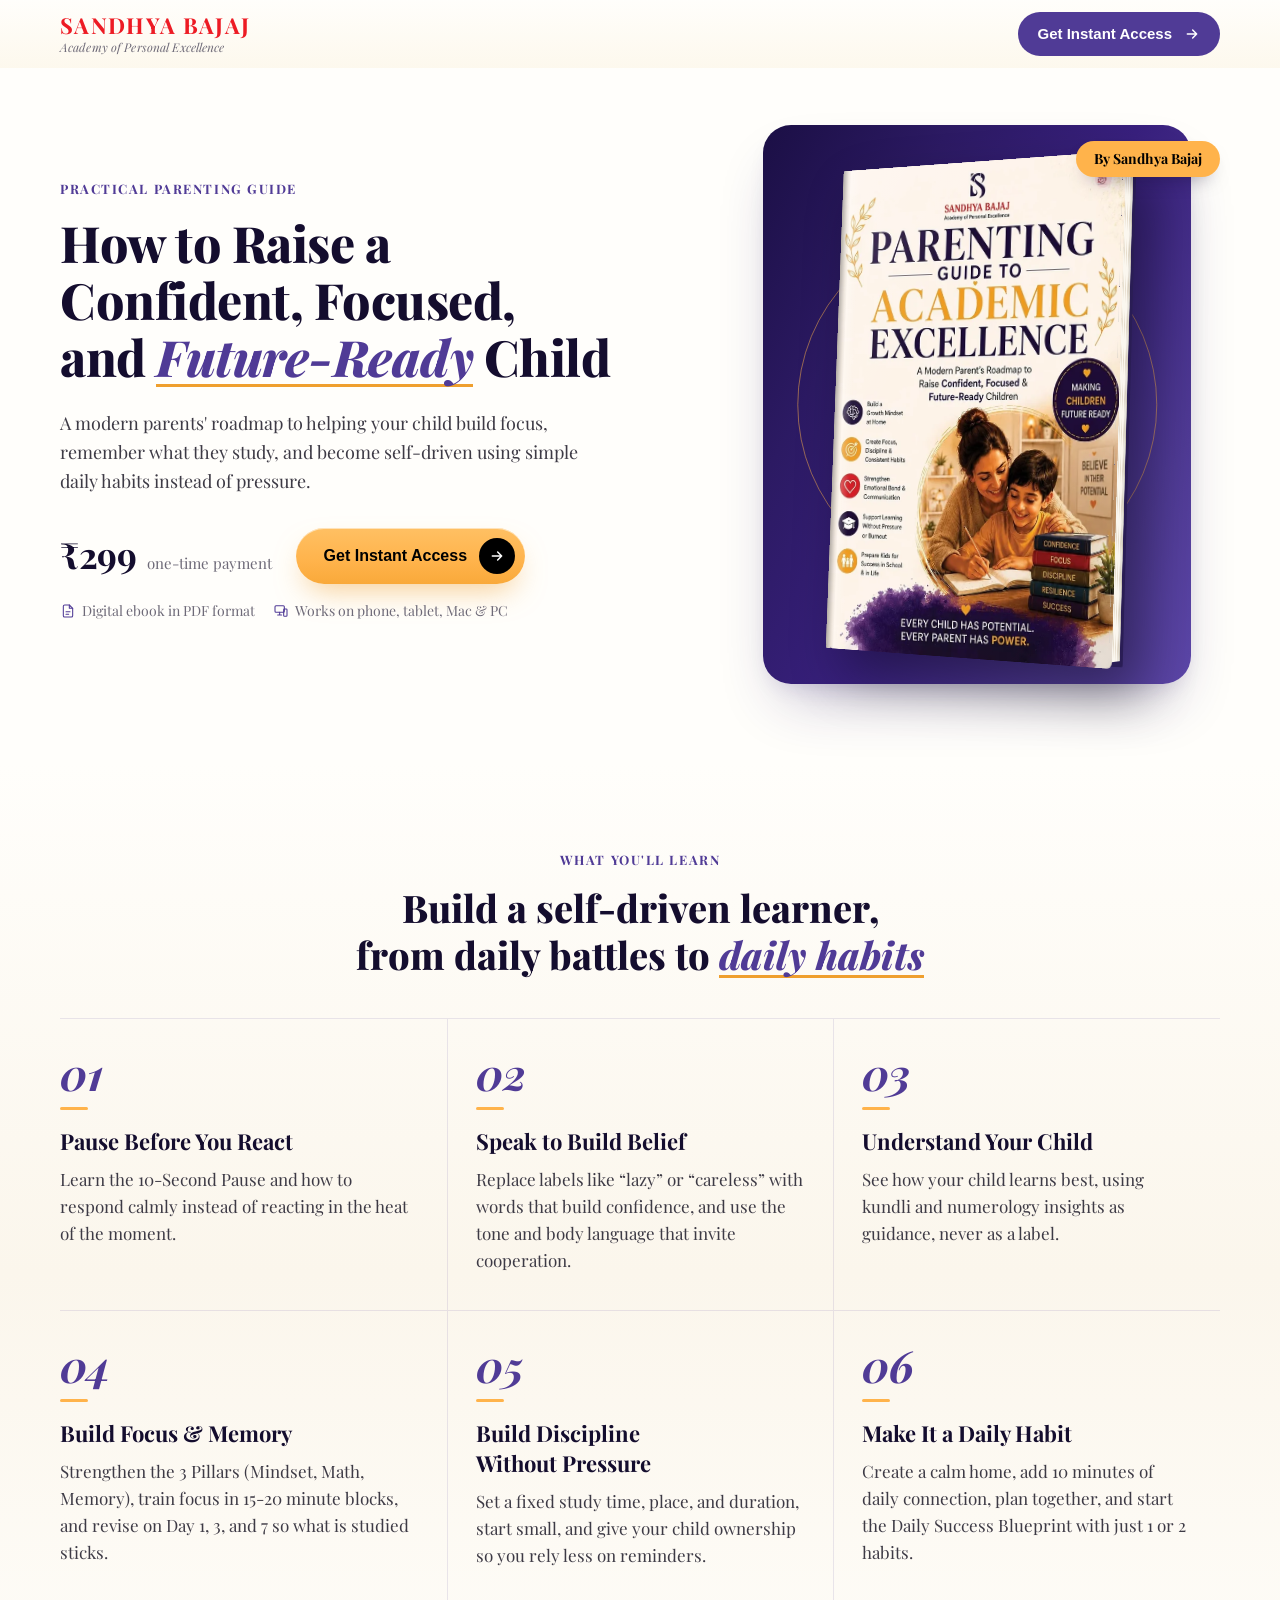
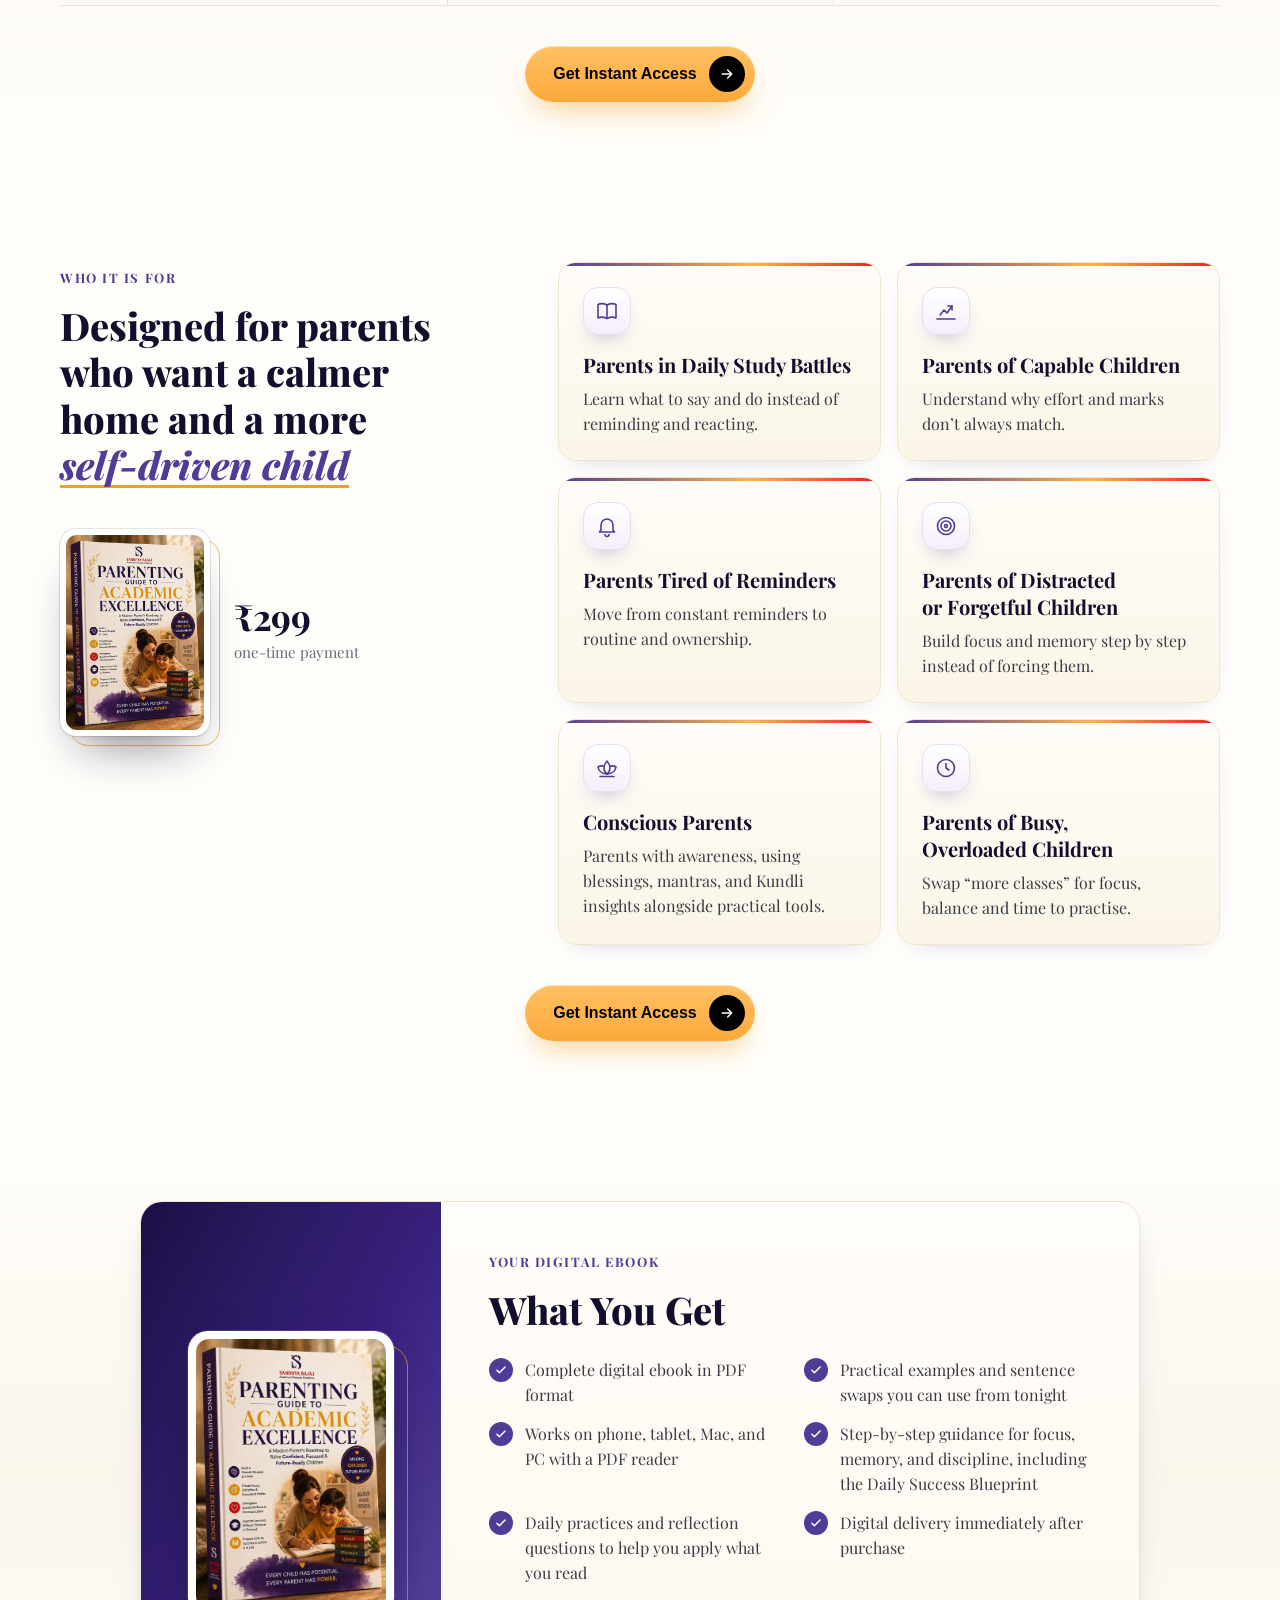
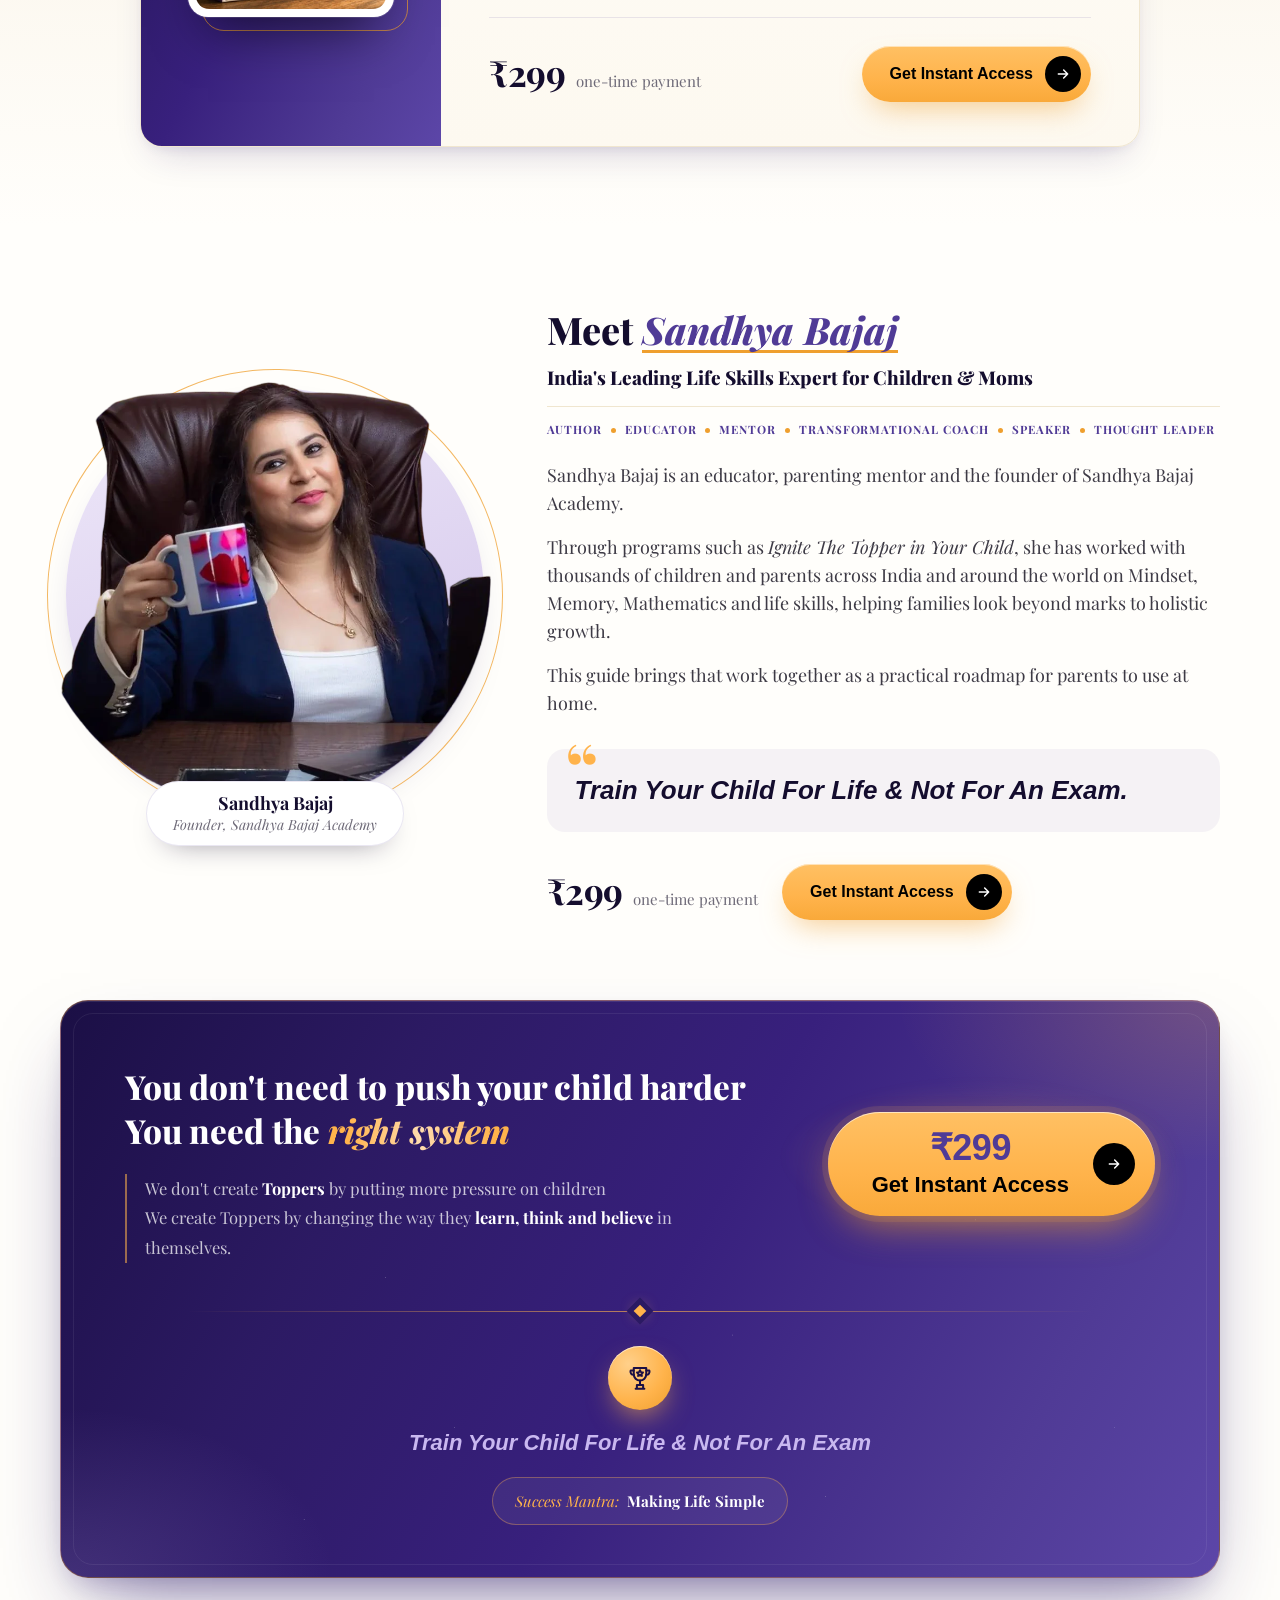
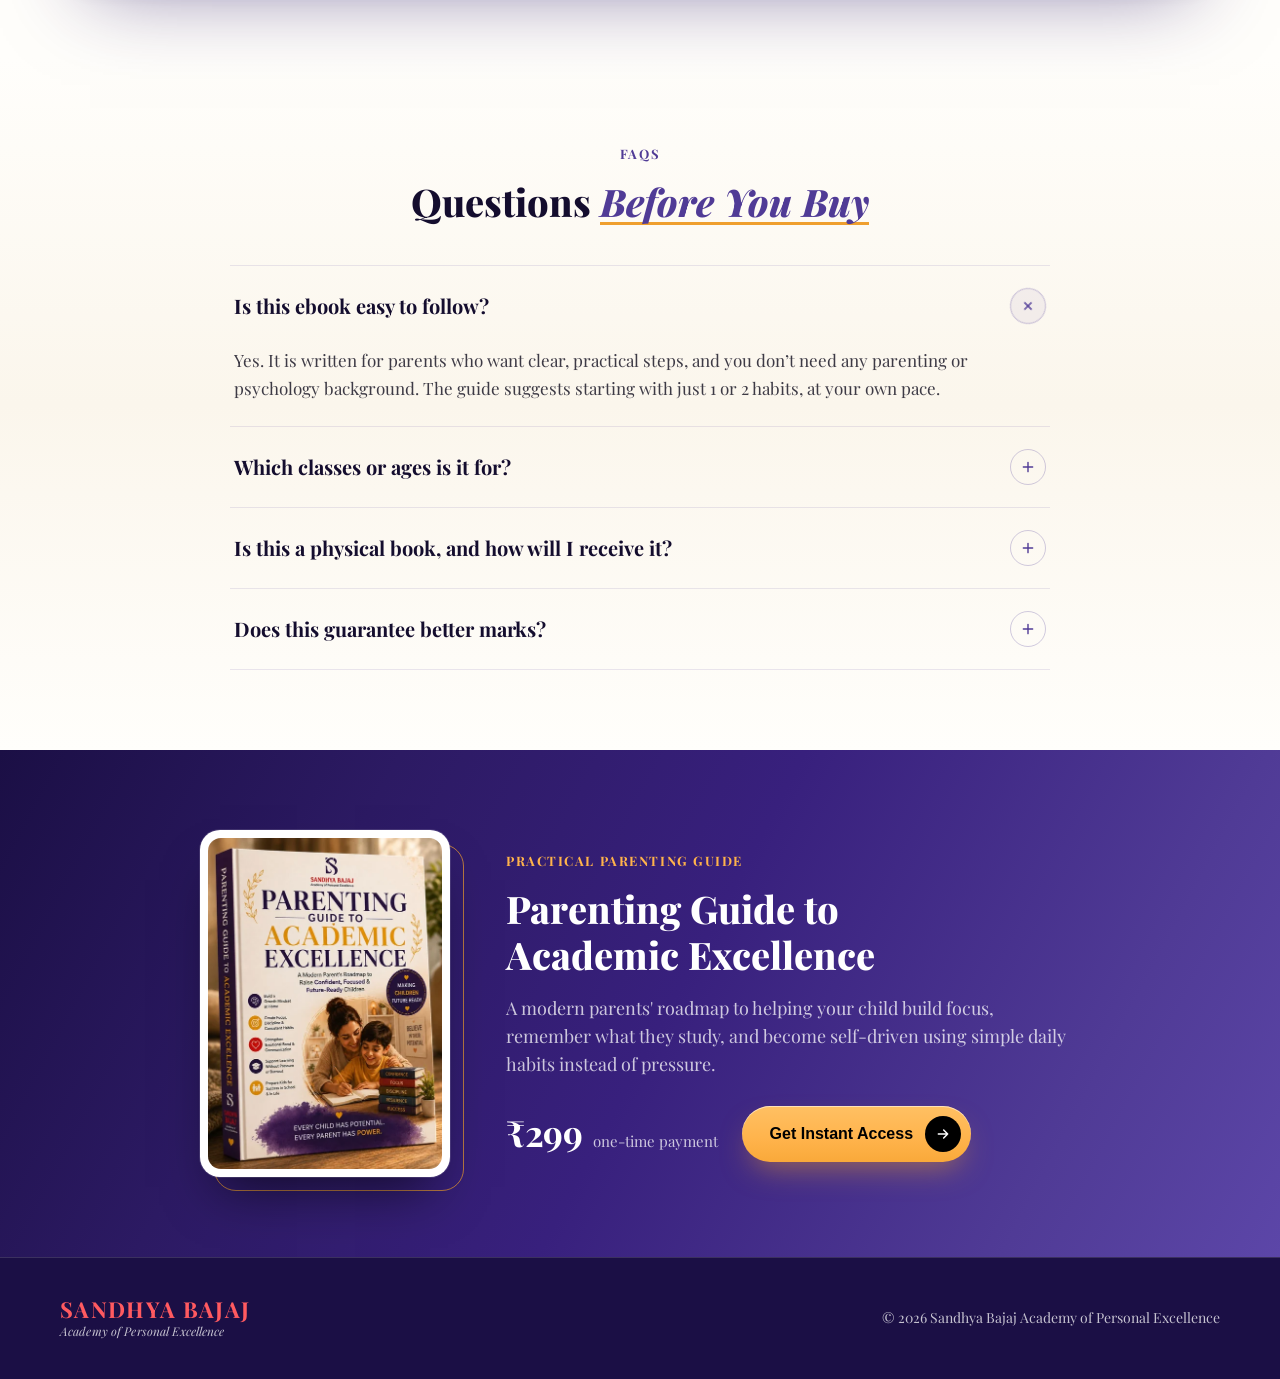
==== commit 96cd1a01: "Serve every file fresh after each deploy - .htaccess: Cache-Control "no-cache, must-revalidate" and " ====
--- a/index.html
+++ b/index.html
@@ -29,7 +29,7 @@
   <link rel="preconnect" href="https://fonts.gstatic.com" crossorigin>
   <link rel="stylesheet" href="https://fonts.googleapis.com/css2?family=Playfair+Display:ital,wght@0,400;0,700;0,800;1,400;1,700&display=swap">
   <link rel="preload" as="image" type="image/webp" imagesrcset="assets/img/ebook-cover-600.webp 600w, assets/img/ebook-cover-hd.webp 969w" imagesizes="(max-width: 767px) 220px, 300px">
-  <link rel="stylesheet" href="css/styles.css">
+  <link rel="stylesheet" href="css/styles.css?v=20261113">
 
   <!-- ===== Tracking =====
        Paste the Meta Pixel / GTM / GA snippets here when they are ready.
@@ -426,7 +426,7 @@
     </a>
   </div>
 
-  <script src="js/config.js"></script>
-  <script src="js/main.js" defer></script>
+  <script src="js/config.js?v=20261113"></script>
+  <script src="js/main.js?v=20261113" defer></script>
 </body>
 </html>
--- a/css/styles.css
+++ b/css/styles.css
@@ -422,7 +422,7 @@
 .pull-quote {
   margin: 32px 0 0; padding: 24px 28px;
   background: var(--surface-tint); border-radius: var(--radius-lg);
-  font: italic 700 clamp(22px, 2.6vw, 28px)/1.3 var(--font-serif); color: var(--ink);
+  font: italic 700 clamp(20px, 2.3vw, 26px)/1.35 var(--font-sans); color: var(--ink);
   position: relative;
 }
 .pull-quote::before {
@@ -518,7 +518,7 @@
 }
 .system__trophy { width: 30px; height: 30px; color: var(--night); display: block; }
 .system__mantra-line {
-  font: italic 700 clamp(20px, 2vw, 24px)/1.35 var(--font-serif); color: #c9b8f0;
+  font: italic 700 clamp(19px, 1.9vw, 22px)/1.4 var(--font-sans); color: #c9b8f0;
 }
 .system__mantra {
   display: inline-flex; align-items: center; gap: 8px; margin-top: 18px;
@@ -719,7 +719,7 @@
   .btn--big .btn__arrow { width: 36px; height: 36px; }
   .system__note { text-align: center; font-size: 14px; }
   .system__bottom { margin-top: 34px; }
-  .system__mantra-line { font-size: 19px; }
+  .system__mantra-line { font-size: 18px; }
   .faq__q { font-size: 18px; line-height: 26px; padding: 18px 0; }
   .faq__icon { width: 32px; height: 32px; }
   .faq__a { padding: 0 0 20px; }
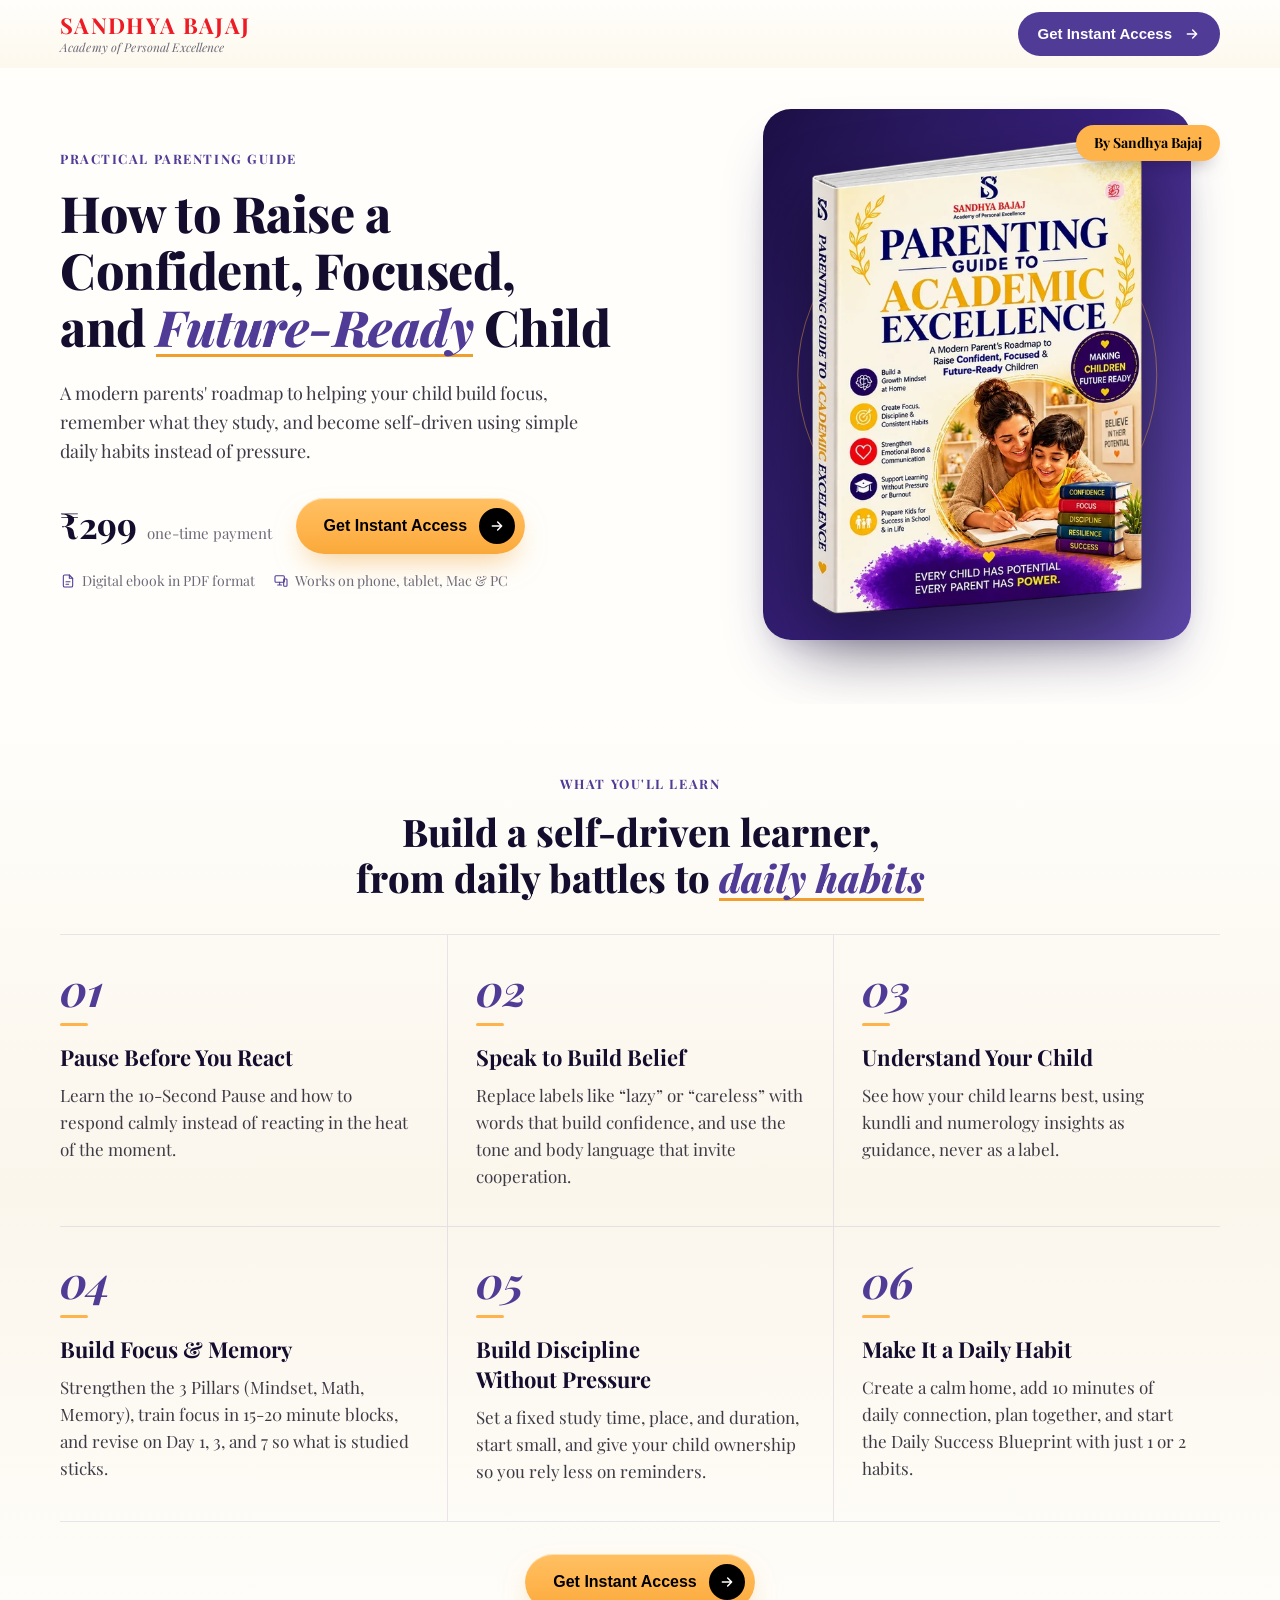
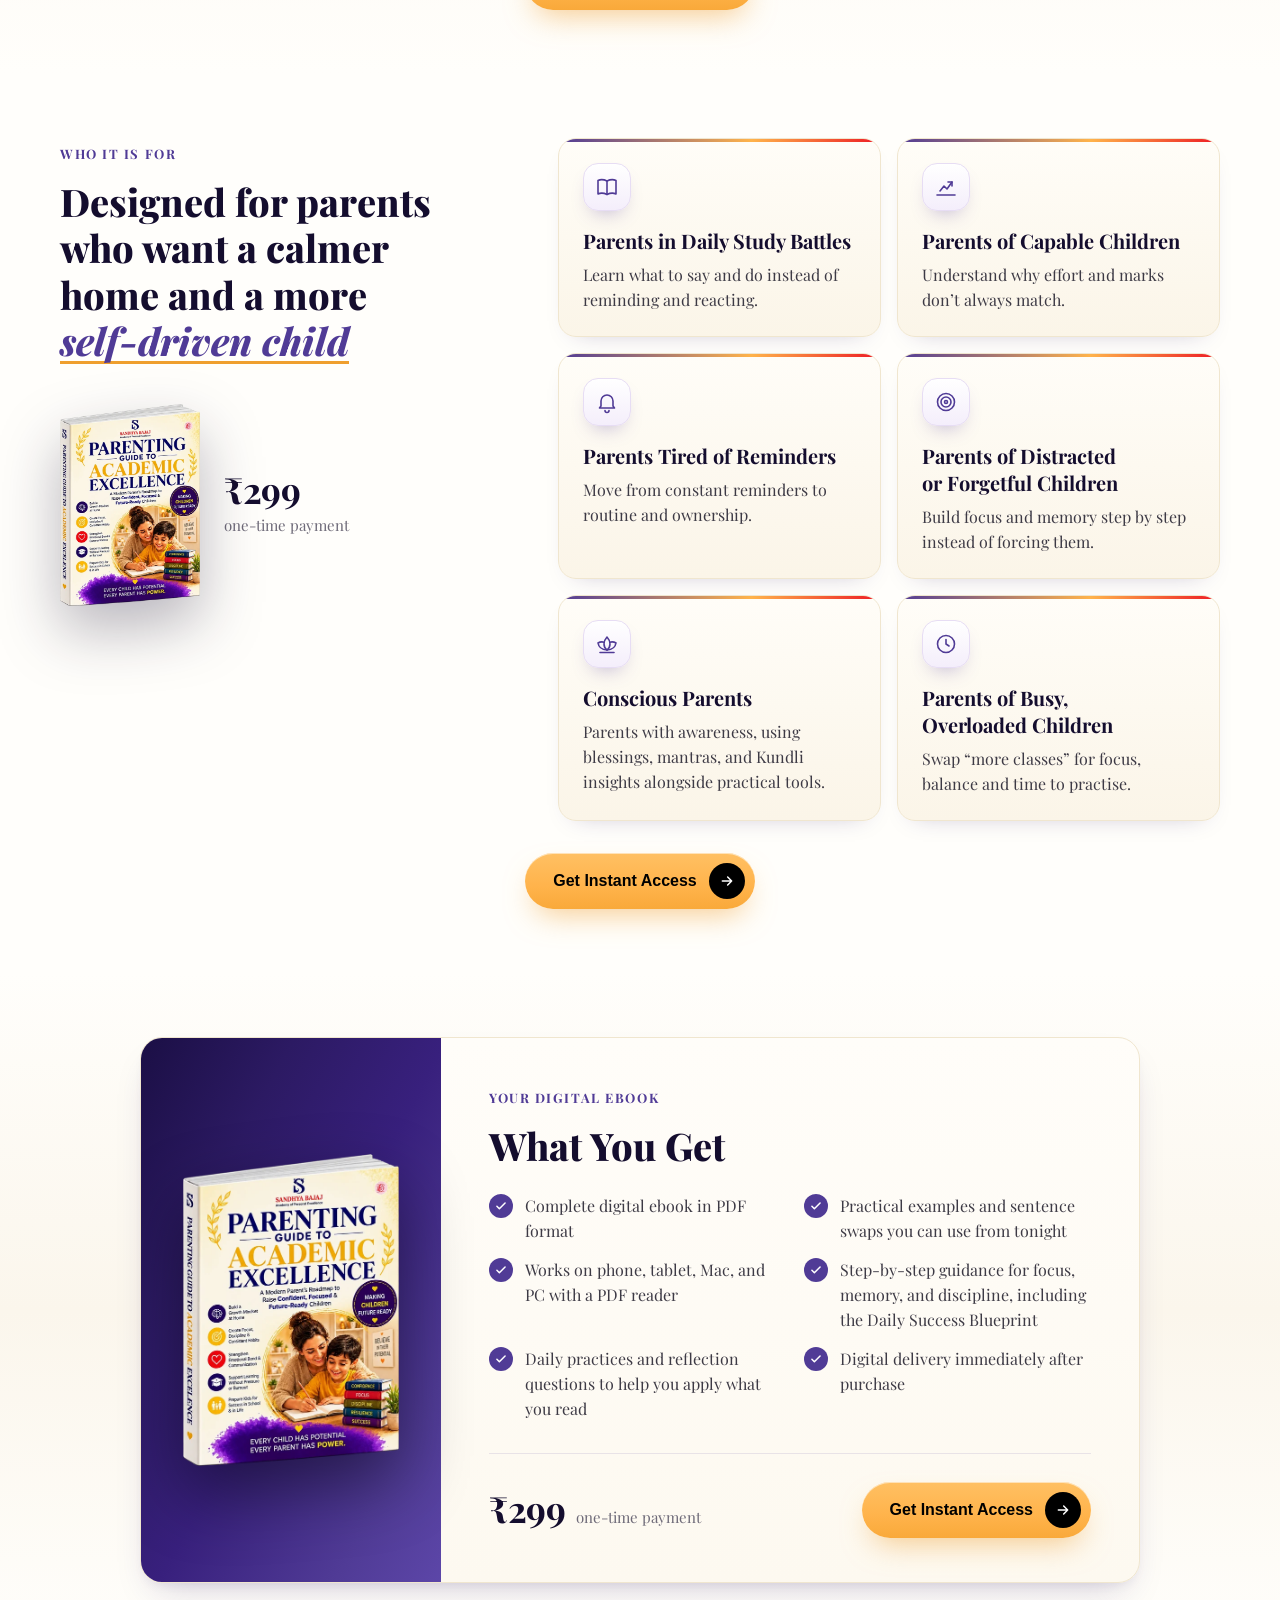
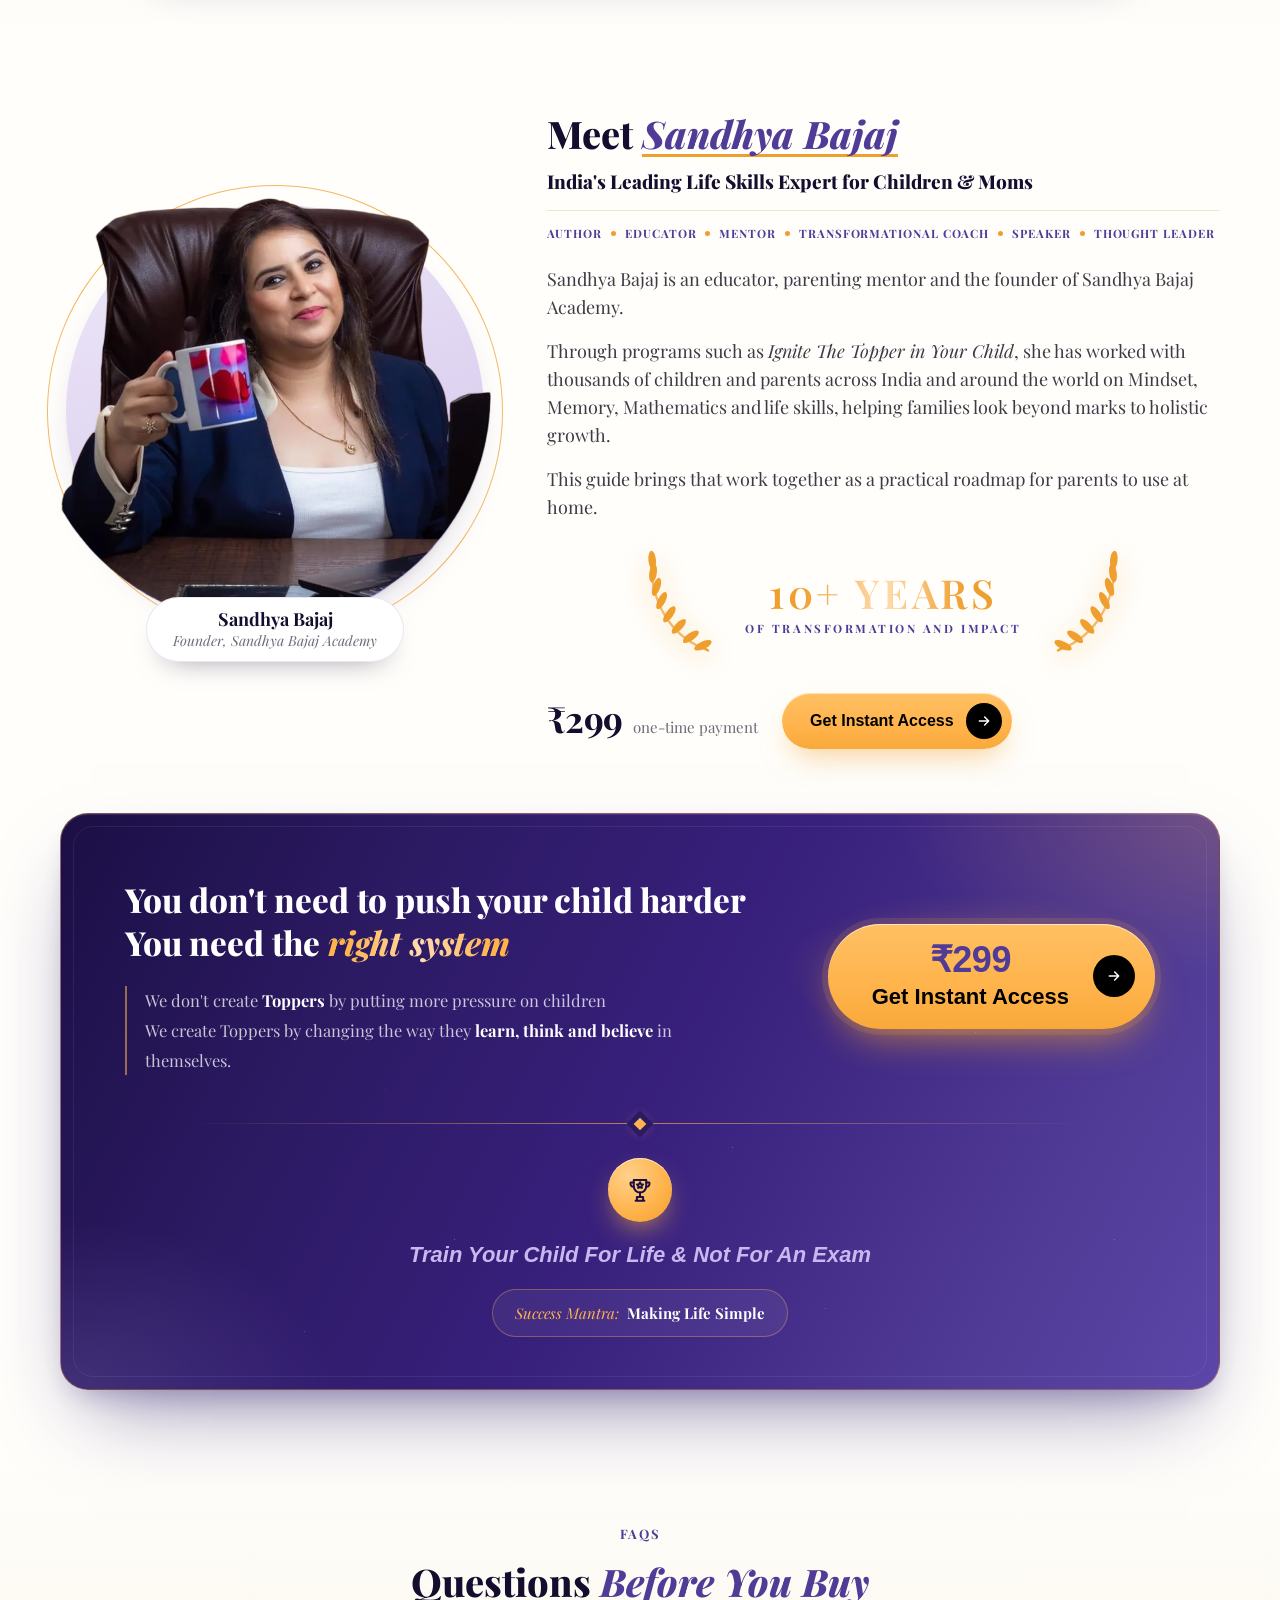
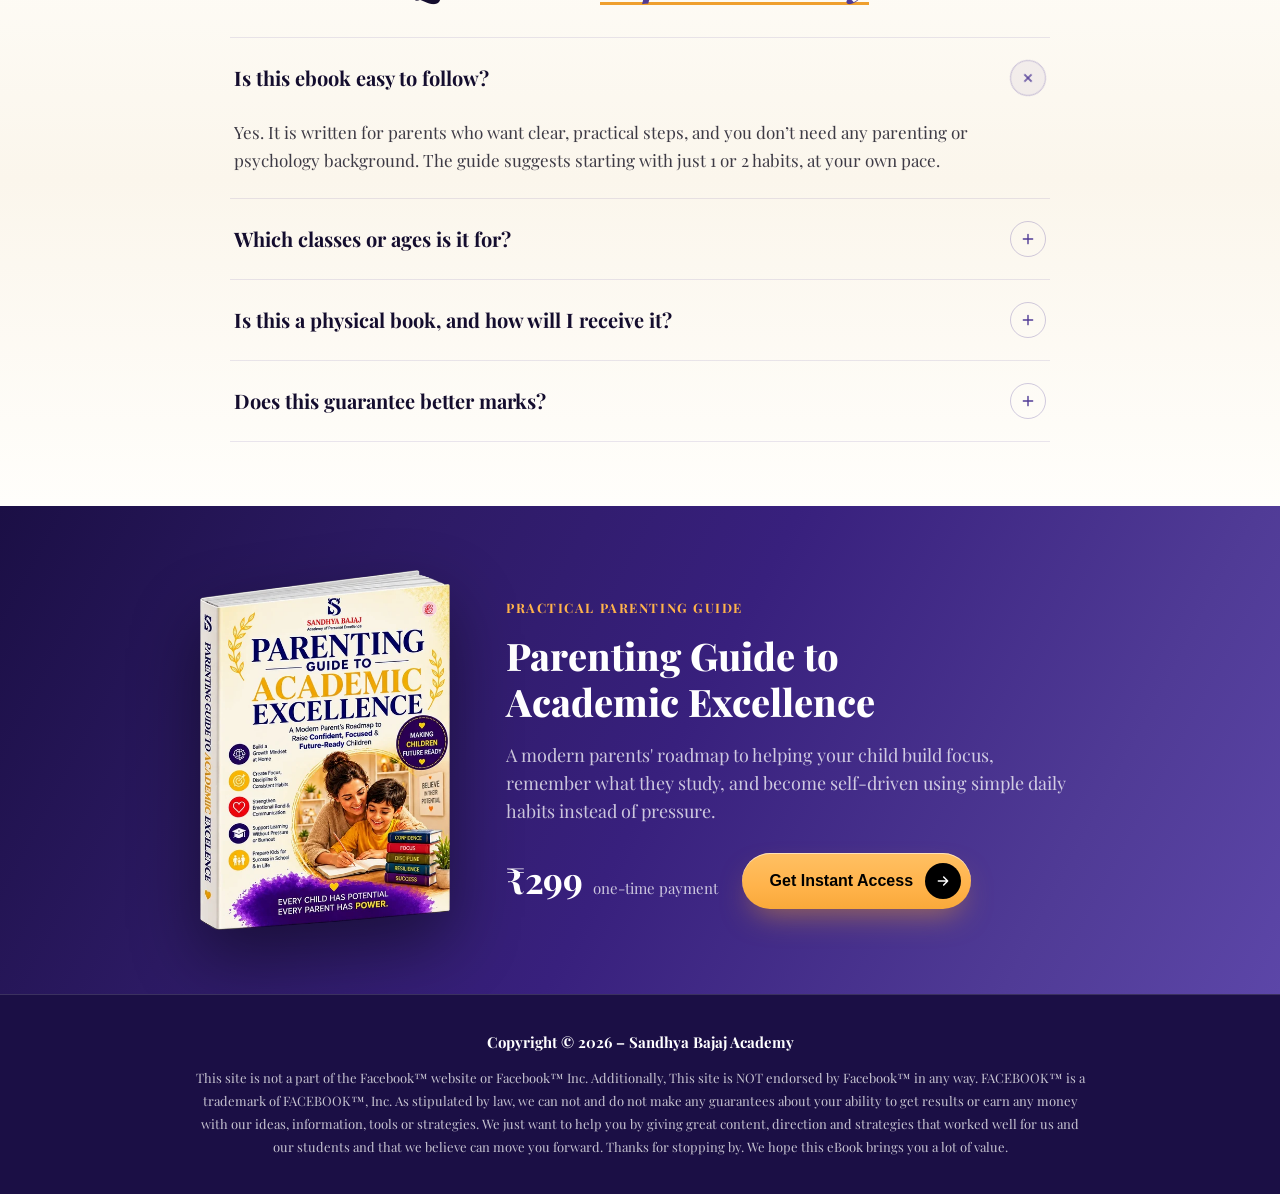
==== commit 72f33287: "Transparent 3D mockup, 10+ Years laurel, tighter spacing, new footer and checkout - Replace every eb" ====
--- a/index.html
+++ b/index.html
@@ -28,8 +28,8 @@
   <link rel="preconnect" href="https://fonts.googleapis.com">
   <link rel="preconnect" href="https://fonts.gstatic.com" crossorigin>
   <link rel="stylesheet" href="https://fonts.googleapis.com/css2?family=Playfair+Display:ital,wght@0,400;0,700;0,800;1,400;1,700&display=swap">
-  <link rel="preload" as="image" type="image/webp" imagesrcset="assets/img/ebook-cover-600.webp 600w, assets/img/ebook-cover-hd.webp 969w" imagesizes="(max-width: 767px) 220px, 300px">
-  <link rel="stylesheet" href="css/styles.css?v=20261113">
+  <link rel="preload" as="image" type="image/webp" imagesrcset="assets/img/ebook-3d-480.webp 480w, assets/img/ebook-3d-720.webp 720w" imagesizes="(max-width: 767px) 240px, 320px">
+  <link rel="stylesheet" href="css/styles.css?v=20261114">
 
   <!-- ===== Tracking =====
        Paste the Meta Pixel / GTM / GA snippets here when they are ready.
@@ -98,19 +98,7 @@
         <div class="hero__visual">
           <div class="book-stage">
             <span class="book-stage__byline">By Sandhya Bajaj</span>
-            <div class="book">
-              <div class="book__body">
-                <span class="book__back" aria-hidden="true"></span>
-                <span class="book__pages" aria-hidden="true"></span>
-                <div class="book__cover">
-                  <picture>
-                    <source srcset="assets/img/ebook-cover-600.webp 600w, assets/img/ebook-cover-hd.webp 969w" sizes="(max-width: 767px) 220px, 300px" type="image/webp">
-                    <img src="assets/img/ebook-cover-600.jpg" width="969" height="1500" fetchpriority="high"
-                         alt="Cover of the Parenting Guide to Academic Excellence ebook: a mother helping her son study at home">
-                  </picture>
-                </div>
-              </div>
-            </div>
+            <img class="book3d book3d--hero" src="assets/img/ebook-3d-480.webp" srcset="assets/img/ebook-3d-480.webp 480w, assets/img/ebook-3d-720.webp 720w" sizes="(max-width: 767px) 240px, 320px" width="720" height="1037" fetchpriority="high" alt="Parenting Guide to Academic Excellence ebook by Sandhya Bajaj, shown as a 3D book: a mother helping her son study at home">
           </div>
         </div>
       </div>
@@ -173,14 +161,7 @@
           <span class="eyebrow">Who It Is For</span>
           <h2 class="h-section" id="who-title">Designed for parents who want a calmer home and a more <span class="em">self-driven child</span></h2>
           <div class="who-intro__book">
-            <figure class="mockup mockup--who">
-  <div class="mockup__frame">
-    <picture>
-      <source srcset="assets/img/ebook-mockup-480.webp 480w, assets/img/ebook-mockup-800.webp 800w" sizes="(max-width: 767px) 200px, 260px" type="image/webp">
-      <img src="assets/img/ebook-mockup-800.jpg" width="800" height="1132" loading="lazy" decoding="async" alt="">
-    </picture>
-  </div>
-</figure>
+            <img class="book3d book3d--who" src="assets/img/ebook-3d-480.webp" srcset="assets/img/ebook-3d-480.webp 480w, assets/img/ebook-3d-720.webp 720w" sizes="160px" width="720" height="1037" loading="lazy" decoding="async" alt="">
             <div>
               <div class="price">
                 <span class="price__now" data-price>₹299</span>
@@ -238,14 +219,7 @@
       <div class="container">
         <div class="offer-card reveal">
           <div class="offer-card__visual">
-            <figure class="mockup mockup--offer">
-  <div class="mockup__frame">
-    <picture>
-      <source srcset="assets/img/ebook-mockup-480.webp 480w, assets/img/ebook-mockup-800.webp 800w" sizes="(max-width: 767px) 200px, 260px" type="image/webp">
-      <img src="assets/img/ebook-mockup-800.jpg" width="800" height="1132" loading="lazy" decoding="async" alt="Hardcover mockup of the Parenting Guide to Academic Excellence ebook by Sandhya Bajaj">
-    </picture>
-  </div>
-</figure>
+            <img class="book3d book3d--offer" src="assets/img/ebook-3d-480.webp" srcset="assets/img/ebook-3d-480.webp 480w, assets/img/ebook-3d-720.webp 720w" sizes="(max-width: 767px) 200px, 260px" width="720" height="1037" loading="lazy" decoding="async" alt="Parenting Guide to Academic Excellence ebook by Sandhya Bajaj, shown as a 3D book">
           </div>
           <div class="offer-card__body">
             <span class="eyebrow">Your Digital Ebook</span>
@@ -300,7 +274,11 @@
           <p>Sandhya Bajaj is an educator, parenting mentor and the founder of Sandhya Bajaj Academy.</p>
           <p>Through programs such as <em>Ignite The Topper in Your Child</em>, she has worked with thousands of children and parents across India and around the world on Mindset, Memory, Mathematics and life skills, helping families look beyond marks to holistic growth.</p>
           <p>This guide brings that work together as a practical roadmap for parents to use at home.</p>
-          <blockquote class="pull-quote">Train Your Child For Life &amp; Not For An Exam.</blockquote>
+          <div class="laurel">
+            <svg viewBox="0 0 100 130" fill="none" aria-hidden="true"><g><path d="M78 118 C 40 104 16 72 12 26" stroke="currentColor" stroke-width="2.6" stroke-linecap="round" opacity="0.7"/><ellipse cx="72" cy="112" rx="11" ry="4.4" fill="currentColor" transform="rotate(-25 72 112)"/><ellipse cx="58" cy="102" rx="11" ry="4.4" fill="currentColor" transform="rotate(-35 58 102)"/><ellipse cx="44" cy="90" rx="11" ry="4.4" fill="currentColor" transform="rotate(-46 44 90)"/><ellipse cx="33" cy="76" rx="11" ry="4.4" fill="currentColor" transform="rotate(-55 33 76)"/><ellipse cx="24" cy="60" rx="11" ry="4.4" fill="currentColor" transform="rotate(-63 24 60)"/><ellipse cx="18" cy="44" rx="11" ry="4.4" fill="currentColor" transform="rotate(-71 18 44)"/><ellipse cx="14" cy="28" rx="11" ry="4.4" fill="currentColor" transform="rotate(-82 14 28)"/><ellipse cx="13" cy="13" rx="11" ry="4.4" fill="currentColor" transform="rotate(-95 13 13)"/><path d="M78 118 L 68 111" stroke="currentColor" stroke-width="2.4" stroke-linecap="round"/></g></svg>
+            <div class="laurel__text"><strong>10+ YEARS</strong><span>of transformation and impact</span></div>
+            <svg viewBox="0 0 100 130" fill="none" aria-hidden="true"><g transform="translate(100 0) scale(-1 1)"><path d="M78 118 C 40 104 16 72 12 26" stroke="currentColor" stroke-width="2.6" stroke-linecap="round" opacity="0.7"/><ellipse cx="72" cy="112" rx="11" ry="4.4" fill="currentColor" transform="rotate(-25 72 112)"/><ellipse cx="58" cy="102" rx="11" ry="4.4" fill="currentColor" transform="rotate(-35 58 102)"/><ellipse cx="44" cy="90" rx="11" ry="4.4" fill="currentColor" transform="rotate(-46 44 90)"/><ellipse cx="33" cy="76" rx="11" ry="4.4" fill="currentColor" transform="rotate(-55 33 76)"/><ellipse cx="24" cy="60" rx="11" ry="4.4" fill="currentColor" transform="rotate(-63 24 60)"/><ellipse cx="18" cy="44" rx="11" ry="4.4" fill="currentColor" transform="rotate(-71 18 44)"/><ellipse cx="14" cy="28" rx="11" ry="4.4" fill="currentColor" transform="rotate(-82 14 28)"/><ellipse cx="13" cy="13" rx="11" ry="4.4" fill="currentColor" transform="rotate(-95 13 13)"/><path d="M78 118 L 68 111" stroke="currentColor" stroke-width="2.4" stroke-linecap="round"/></g></svg>
+          </div>
           <div class="buy-row author__buy">
             <div class="price">
               <span class="price__now" data-price>₹299</span>
@@ -377,14 +355,7 @@
     <!-- ============ CLOSING OFFER (dark band) ============ -->
     <section class="section section--deep closing" id="buy" aria-labelledby="closing-title">
       <div class="container closing__inner reveal">
-        <figure class="mockup mockup--closing">
-  <div class="mockup__frame">
-    <picture>
-      <source srcset="assets/img/ebook-mockup-480.webp 480w, assets/img/ebook-mockup-800.webp 800w" sizes="(max-width: 767px) 200px, 260px" type="image/webp">
-      <img src="assets/img/ebook-mockup-800.jpg" width="800" height="1132" loading="lazy" decoding="async" alt="Hardcover mockup of the Parenting Guide to Academic Excellence ebook by Sandhya Bajaj">
-    </picture>
-  </div>
-</figure>
+        <img class="book3d book3d--closing" src="assets/img/ebook-3d-480.webp" srcset="assets/img/ebook-3d-480.webp 480w, assets/img/ebook-3d-720.webp 720w" sizes="(max-width: 767px) 200px, 260px" width="720" height="1037" loading="lazy" decoding="async" alt="Parenting Guide to Academic Excellence ebook by Sandhya Bajaj, shown as a 3D book">
         <div>
           <span class="eyebrow">Practical Parenting Guide</span>
           <h2 id="closing-title">Parenting Guide to Academic Excellence</h2>
@@ -406,11 +377,8 @@
 
   <footer class="site-footer">
     <div class="container site-footer__inner">
-      <span class="wordmark wordmark--dark">
-        <span class="wordmark__name">SANDHYA BAJAJ</span>
-        <span class="wordmark__tag">Academy of Personal Excellence</span>
-      </span>
-      <p>© <span data-year>2026</span> Sandhya Bajaj Academy of Personal Excellence</p>
+      <p class="site-footer__copy">Copyright © <span data-year>2026</span> – Sandhya Bajaj Academy</p>
+      <p class="site-footer__disclaimer">This site is not a part of the Facebook™ website or Facebook™ Inc. Additionally, This site is NOT endorsed by Facebook™ in any way. FACEBOOK™ is a trademark of FACEBOOK™, Inc. As stipulated by law, we can not and do not make any guarantees about your ability to get results or earn any money with our ideas, information, tools or strategies. We just want to help you by giving great content, direction and strategies that worked well for us and our students and that we believe can move you forward. Thanks for stopping by. We hope this eBook brings you a lot of value.</p>
     </div>
   </footer>
 
@@ -426,7 +394,7 @@
     </a>
   </div>
 
-  <script src="js/config.js?v=20261113"></script>
-  <script src="js/main.js?v=20261113" defer></script>
+  <script src="js/config.js?v=20261114"></script>
+  <script src="js/main.js?v=20261114" defer></script>
 </body>
 </html>
--- a/css/styles.css
+++ b/css/styles.css
@@ -67,7 +67,7 @@
   --space-2: 16px;
   --space-3: 24px;
   --space-4: 40px;
-  --space-5: 80px;
+  --space-5: 64px;
 
   /* Radius */
   --radius-xs: 2px;
@@ -124,7 +124,7 @@
 }
 .section--deep .eyebrow { color: var(--accent); }
 .h-section { font-size: clamp(28px, 4vw, 38px); line-height: 1.22; }
-.section-head { max-width: 760px; margin: 0 auto var(--space-4); text-align: center; }
+.section-head { max-width: 760px; margin: 0 auto 32px; text-align: center; }
 .section-head--left { margin-left: 0; text-align: left; }
 
 /* One emphasised phrase per headline: brand colour + 3px amber underline */
@@ -187,7 +187,7 @@
 
 .buy-row { display: flex; align-items: center; flex-wrap: wrap; gap: var(--space-2) var(--space-3); }
 .buy-row--center { justify-content: center; }
-.cta-block { margin-top: var(--space-4); display: flex; justify-content: center; }
+.cta-block { margin-top: 32px; display: flex; justify-content: center; }
 
 /* ---------- Header ---------- */
 .site-header {
@@ -202,7 +202,7 @@
 .site-header__inner { height: var(--header-h); display: flex; align-items: center; justify-content: space-between; gap: var(--space-2); }
 
 /* ---------- Hero ---------- */
-.hero { padding: 56px 0 var(--space-5); position: relative; overflow: hidden; }
+.hero { padding: 40px 0 var(--space-5); position: relative; overflow: hidden; }
 .hero__grid {
   display: grid;
   grid-template-columns: minmax(0, 1.12fr) minmax(0, 0.88fr);
@@ -219,7 +219,7 @@
 .hero__trust svg { width: 16px; height: 16px; color: var(--brand); flex: none; }
 
 /* Book stage */
-.book-stage { position: relative; display: grid; place-items: center; padding: 36px 0 28px; }
+.book-stage { position: relative; display: grid; place-items: center; padding: 30px 0 26px; }
 .book-stage::before {
   content: ""; position: absolute; inset: 0 6% 0 6%;
   background: var(--grad-night); border-radius: 28px;
@@ -236,72 +236,18 @@
   box-shadow: 0 10px 20px -12px rgba(20, 13, 46, 0.6);
 }
 
-/* CSS 3D book mockup — real cover on the front face, a page block on the right
-   edge and a back board, all in true 3D. --t is the book's thickness. */
-.book {
-  --t: 26px;
-  position: relative; z-index: 2; width: min(320px, 72%);
-  perspective: 1800px;
-  filter: drop-shadow(18px 26px 26px rgba(0, 0, 0, 0.38));
-}
-.book__body {
-  position: relative;
-  transform: rotateY(-28deg) rotateX(4deg);
-  transform-style: preserve-3d;
-  transition: transform .6s cubic-bezier(.2, .7, .2, 1);
-}
-.book:hover .book__body { transform: rotateY(-18deg) rotateX(3deg); }
-.book__cover {
-  position: relative; border-radius: 2px 6px 6px 2px; overflow: hidden;
-  transform: translateZ(calc(var(--t) / 2));
-  backface-visibility: hidden;
-}
-.book__cover img { width: 100%; aspect-ratio: 969 / 1500; object-fit: cover; }
-.book__cover::after {
-  /* hinge crease near the spine + soft gloss */
-  content: ""; position: absolute; inset: 0; pointer-events: none;
-  background:
-    linear-gradient(90deg, rgba(0,0,0,.30) 0, rgba(0,0,0,.06) 2%, rgba(255,255,255,.28) 3%, rgba(255,255,255,0) 6.5%),
-    linear-gradient(118deg, rgba(255,255,255,.22) 0%, rgba(255,255,255,0) 34%, rgba(0,0,0,0) 70%, rgba(0,0,0,.10) 100%);
-}
-.book__pages {
-  /* page block on the right edge: centred on the edge, turned 90deg to face right */
-  position: absolute; top: 1.2%; bottom: 1.2%;
-  left: calc(100% - var(--t) / 2 - 3px); width: var(--t);
-  transform: rotateY(90deg);
-  background:
-    linear-gradient(90deg, rgba(0,0,0,.18), rgba(0,0,0,0) 30%, rgba(0,0,0,0) 70%, rgba(0,0,0,.14)),
-    repeating-linear-gradient(90deg, #fbf7ef 0 1.5px, #e6dccb 1.5px 2.5px);
-}
-.book__back {
-  position: absolute; inset: 0;
-  transform: translateZ(calc(var(--t) / -2));
-  background: #2a1d55; border-radius: 6px 2px 2px 6px;
-}
-.book--sm { --t: 12px; width: min(200px, 60%); }
-
-/* Framed product photo (hardcover mockup) used outside the hero:
-   white mat + hairline border, soft lift shadow, offset amber outline behind */
-.mockup { position: relative; margin: 0; width: 260px; max-width: 100%; flex: none; }
-.mockup::before {
-  content: ""; position: absolute; inset: 14px -14px -14px 14px;
-  border: 1.5px solid rgba(239, 159, 46, 0.7); border-radius: 22px;
-}
-.mockup__frame {
-  position: relative; background: #fff; padding: 8px; border-radius: 20px;
-  box-shadow:
-    0 0 0 1px rgba(20, 13, 46, 0.10),
-    0 2px 4px rgba(20, 13, 46, 0.06),
-    0 28px 48px -22px rgba(20, 13, 46, 0.55);
-  transition: transform .4s cubic-bezier(.2, .7, .2, 1), box-shadow .4s ease;
-}
-.mockup:hover .mockup__frame { transform: translateY(-4px); box-shadow: 0 0 0 1px rgba(20, 13, 46, 0.10), 0 2px 4px rgba(20, 13, 46, 0.06), 0 36px 56px -22px rgba(20, 13, 46, 0.6); }
-.mockup img { width: 100%; height: auto; aspect-ratio: 800 / 1132; object-fit: cover; border-radius: 13px; }
-.section--deep .mockup__frame, .offer-card__visual .mockup__frame { box-shadow: 0 0 0 1px rgba(255, 255, 255, 0.12), 0 30px 50px -20px rgba(0, 0, 0, 0.6); }
-.mockup--who { width: 150px; }
-.mockup--who::before { inset: 10px -10px -10px 10px; border-radius: 18px; }
-.mockup--who .mockup__frame { padding: 6px; border-radius: 16px; }
-.mockup--who img { border-radius: 11px; }
+/* Transparent 3D ebook mockup (one image used everywhere) */
+.book3d {
+  position: relative; z-index: 2; display: block; height: auto; max-width: 100%;
+  filter: drop-shadow(0 26px 30px rgba(20, 13, 46, 0.30));
+  transition: transform .5s cubic-bezier(.2, .7, .2, 1);
+}
+.book3d:hover { transform: translateY(-4px); }
+.section--deep .book3d, .book-stage .book3d, .offer-card__visual .book3d { filter: drop-shadow(0 28px 34px rgba(0, 0, 0, 0.45)); }
+.book3d--hero { width: min(330px, 78%); }
+.book3d--who { width: 140px; flex: none; }
+.book3d--offer { width: min(230px, 86%); }
+.book3d--closing { width: 250px; }
 
 /* ---------- What you'll learn (numbered editorial grid) ---------- */
 .learn-grid {
@@ -364,7 +310,6 @@
   overflow: hidden;
 }
 .offer-card__visual { background: var(--grad-night); display: grid; place-items: center; padding: 40px 24px; }
-.offer-card__visual .mockup { width: min(220px, 82%); }
 .offer-card__body { padding: 44px 48px; }
 .offer-card__body .h-section { margin-bottom: var(--space-3); }
 .checklist { list-style: none; margin: 0; padding: 0; display: grid; grid-template-columns: repeat(2, minmax(0, 1fr)); gap: 14px 28px; }
@@ -404,6 +349,25 @@
 .author__caption span { display: block; font: 700 18px/1.3 var(--font-serif); color: var(--ink); }
 .author__caption small { display: block; font: italic 400 14px/1.4 var(--font-serif); color: var(--ink-muted); }
 .author__bio { min-width: 0; }
+.laurel {
+  display: flex; align-items: center; justify-content: center; gap: 4px;
+  width: max-content; max-width: 100%; margin: 28px auto 4px;
+  color: var(--amber-deep);
+}
+.laurel svg {
+  width: 86px; height: auto; flex: none;
+  filter: drop-shadow(0 6px 14px rgba(239, 159, 46, 0.4));
+}
+.laurel__text { padding: 0 14px; text-align: center; }
+.laurel__text strong {
+  display: block; font: 600 40px/42px var(--font-serif); letter-spacing: 3.6px;
+  background: linear-gradient(90deg, #ef9f2e 20%, #ffdcae 50%, #ef9f2e 80%);
+  -webkit-background-clip: text; background-clip: text; color: transparent;
+}
+.laurel__text span {
+  display: block; margin-top: 6px; font: 700 11.5px/1.55 var(--font-serif);
+  letter-spacing: 2.53px; text-transform: uppercase; color: var(--brand-purple);
+}
 .author__bio p + p { margin-top: var(--space-2); }
 .author__bio .h-section { margin-bottom: 10px; }
 .author__role { font: 800 19px/1.4 var(--font-serif); color: var(--ink); }
@@ -418,16 +382,6 @@
 .author__creds li + li::before {
   content: ""; width: 5px; height: 5px; margin: 0 9px; border-radius: 50%;
   background: var(--amber-deep); flex: none;
-}
-.pull-quote {
-  margin: 32px 0 0; padding: 24px 28px;
-  background: var(--surface-tint); border-radius: var(--radius-lg);
-  font: italic 700 clamp(20px, 2.3vw, 26px)/1.35 var(--font-sans); color: var(--ink);
-  position: relative;
-}
-.pull-quote::before {
-  content: "\201C"; position: absolute; top: -18px; left: 18px;
-  font: 700 72px/1 var(--font-serif); color: var(--accent);
 }
 .author__buy { margin-top: 32px; }
 
@@ -554,15 +508,15 @@
 /* ---------- Closing offer band ---------- */
 .closing { text-align: center; position: relative; overflow: hidden; }
 .closing__inner { display: grid; grid-template-columns: auto minmax(0, 1fr); gap: 56px; align-items: center; text-align: left; max-width: 920px; margin: 0 auto; }
-.closing .mockup { width: 250px; }
 .closing h2 { font-size: clamp(28px, 4vw, 38px); line-height: 1.22; margin-bottom: var(--space-2); }
 .closing__sub { margin-bottom: 28px; }
 .closing .buy-row { gap: var(--space-2) var(--space-3); }
 
 /* ---------- Footer ---------- */
-.site-footer { background: var(--night); border-top: 1px solid var(--dark-border); color: var(--dark-body); padding: 40px 0; font-size: 14px; line-height: 22px; }
-.site-footer__inner { display: flex; align-items: center; justify-content: space-between; flex-wrap: wrap; gap: var(--space-2); }
-.site-footer .wordmark__name { color: #ff5a60; } /* logo red lifted for 4.5:1 on night */
+.site-footer { background: var(--night); border-top: 1px solid var(--dark-border); color: var(--dark-body); padding: 36px 0; font-size: 14px; line-height: 22px; }
+.site-footer__inner { display: flex; flex-direction: column; align-items: center; gap: 14px; text-align: center; }
+.site-footer__copy { color: var(--on-night); font-weight: 700; font-size: 15px; }
+.site-footer__disclaimer { max-width: 900px; font-size: 13px; line-height: 1.75; color: var(--on-night-muted); }
 
 /* ---------- Mobile sticky buy bar ---------- */
 .buy-bar {
@@ -616,8 +570,8 @@
 
 /* Tablet */
 @media (max-width: 1023px) {
-  :root { --space-5: 64px; }
-  .hero { padding-top: 40px; }
+  :root { --space-5: 56px; }
+  .hero { padding-top: 32px; }
   .hero__grid { grid-template-columns: minmax(0, 1fr) 280px; gap: 32px; }
   .book-stage__byline { right: -6px; }
   .learn-grid { grid-template-columns: repeat(2, minmax(0, 1fr)); }
@@ -640,15 +594,15 @@
 
 /* Mobile */
 @media (max-width: 767px) {
-  :root { --gutter: 16px; --space-5: 56px; --header-h: 60px; }
+  :root { --gutter: 16px; --space-5: 44px; --header-h: 60px; }
   body { font-size: 17px; line-height: 27px; }
-  .section-head { margin-bottom: 32px; }
+  .section-head { margin-bottom: 24px; }
   .wordmark__name { font-size: 18px; }
   .wordmark__tag { font-size: 11px; }
   .site-header .btn--sm { min-height: 40px; padding: 8px 12px; font-size: 13px; gap: 8px; white-space: nowrap; flex: none; }
   .wordmark { white-space: nowrap; min-width: 0; }
 
-  .hero { padding: 24px 0 48px; }
+  .hero { padding: 20px 0 var(--space-5); }
   .hero__grid {
     grid-template-columns: 1fr;
     grid-template-areas: "copy" "visual";
@@ -662,7 +616,7 @@
   .hero__trust { justify-content: center; }
   .book-stage { padding: 28px 0 22px; max-width: 360px; margin: 0 auto; width: 100%; }
   .book-stage::before { inset: 0; }
-  .book { --t: 20px; width: min(230px, 62%); }
+  .book3d--hero { width: min(250px, 66%); }
   .book-stage__byline { top: -14px; right: 50%; transform: translateX(50%); white-space: nowrap; }
 
   .learn-grid { grid-template-columns: 1fr; border-top: 0; }
@@ -683,7 +637,7 @@
 
   .offer-card { grid-template-columns: 1fr; border-radius: 20px; }
   .offer-card__visual { padding: 28px 16px 44px; }
-  .offer-card__visual .mockup { width: 190px; }
+  .book3d--offer { width: 190px; }
   .offer-card__body { padding: 28px 20px; }
   .offer-card__buy { flex-direction: column; align-items: stretch; text-align: center; }
   .offer-card__buy .price { justify-content: center; }
@@ -693,9 +647,13 @@
   .author__portrait { max-width: 300px; }
   .author__caption { padding: 8px 20px; margin-top: -22px; }
   .author__bio { text-align: left; }
-  .pull-quote { padding: 22px 20px; }
   .author__role { font-size: 17px; }
   .author__creds { font-size: 11px; }
+  .laurel { margin-top: 22px; }
+  .laurel svg { width: 58px; }
+  .laurel__text { padding: 0 8px; }
+  .laurel__text strong { font-size: 30px; line-height: 34px; letter-spacing: 2.4px; }
+  .laurel__text span { font-size: 10px; letter-spacing: 1.6px; }
   .author__buy { flex-direction: column; align-items: stretch; text-align: center; }
   .author__buy .price { justify-content: center; }
 
@@ -726,12 +684,11 @@
   .faq__a p { font-size: 16px; line-height: 26px; }
 
   .closing__inner { grid-template-columns: 1fr; text-align: center; gap: 28px; }
-  .closing .mockup { width: 200px; margin: 0 auto 8px; }
+  .book3d--closing { width: 200px; margin: 0 auto; }
   .closing .buy-row { flex-direction: column; }
   .closing .btn--accent { width: 100%; max-width: 380px; }
 
   .site-footer { padding-bottom: 110px; }
-  .site-footer__inner { flex-direction: column; text-align: center; }
 
   .buy-bar { display: flex; }
   /* one buy button on screen at a time: header CTA steps aside while the bar is up */
@@ -750,5 +707,5 @@
   html { scroll-behavior: auto; }
   *, *::before, *::after { transition-duration: .01ms !important; animation-duration: .01ms !important; }
   .reveal { opacity: 1; transform: none; }
-  .book__body, .book:hover .book__body { transform: rotateY(-24deg) rotateX(3deg); }
-}
+  .book3d:hover { transform: none; }
+}
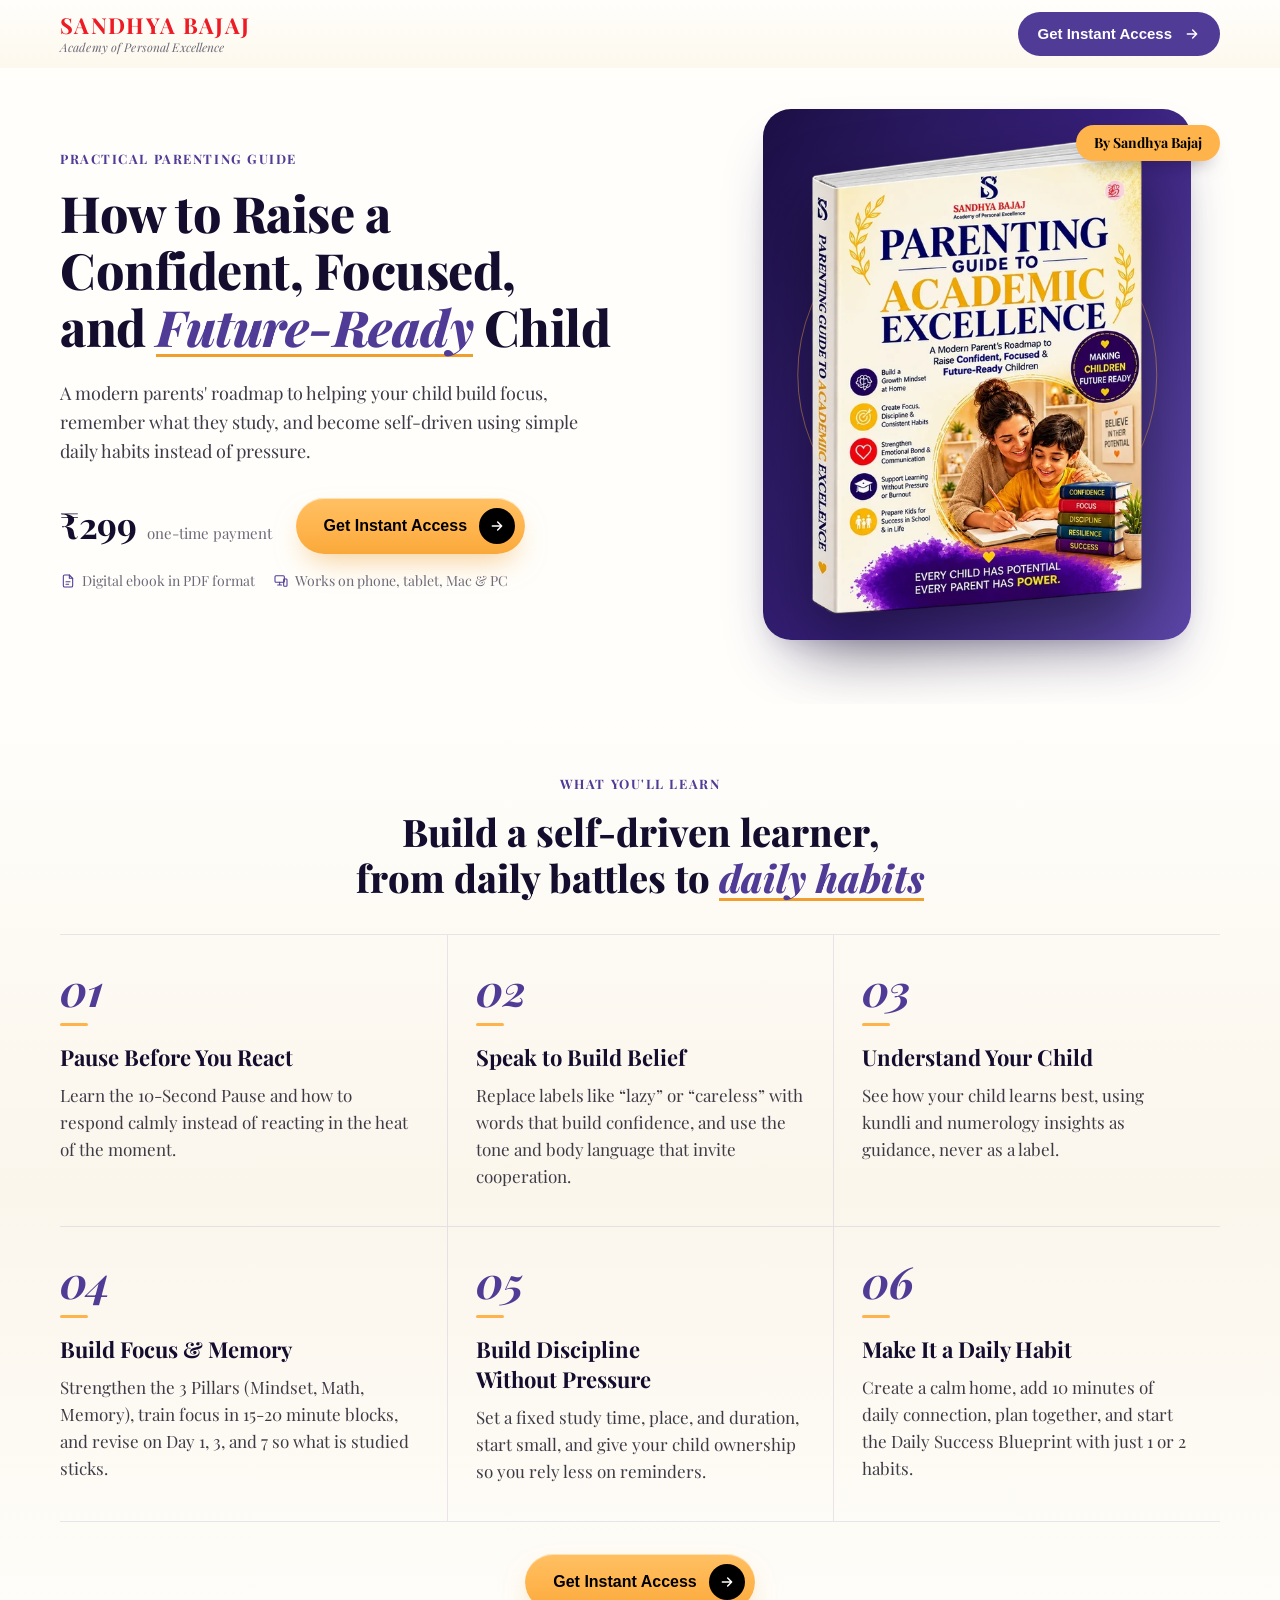
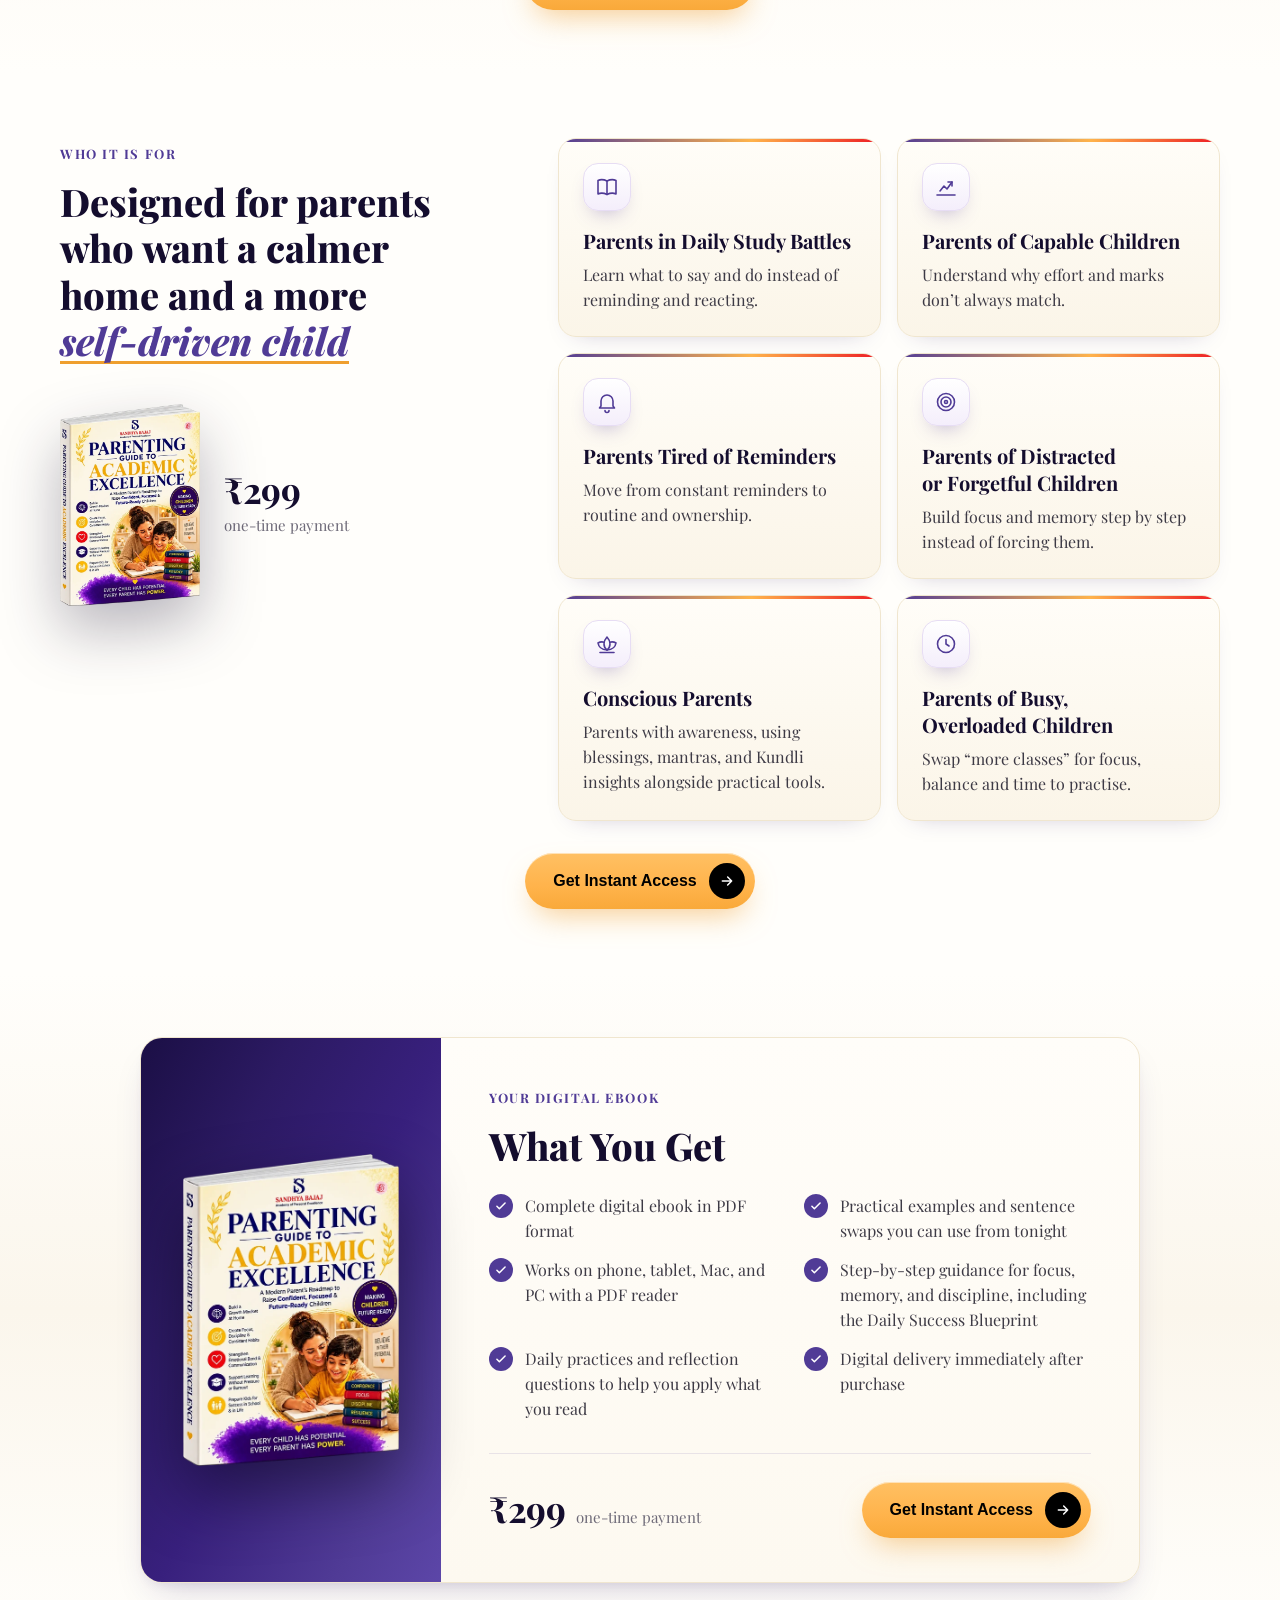
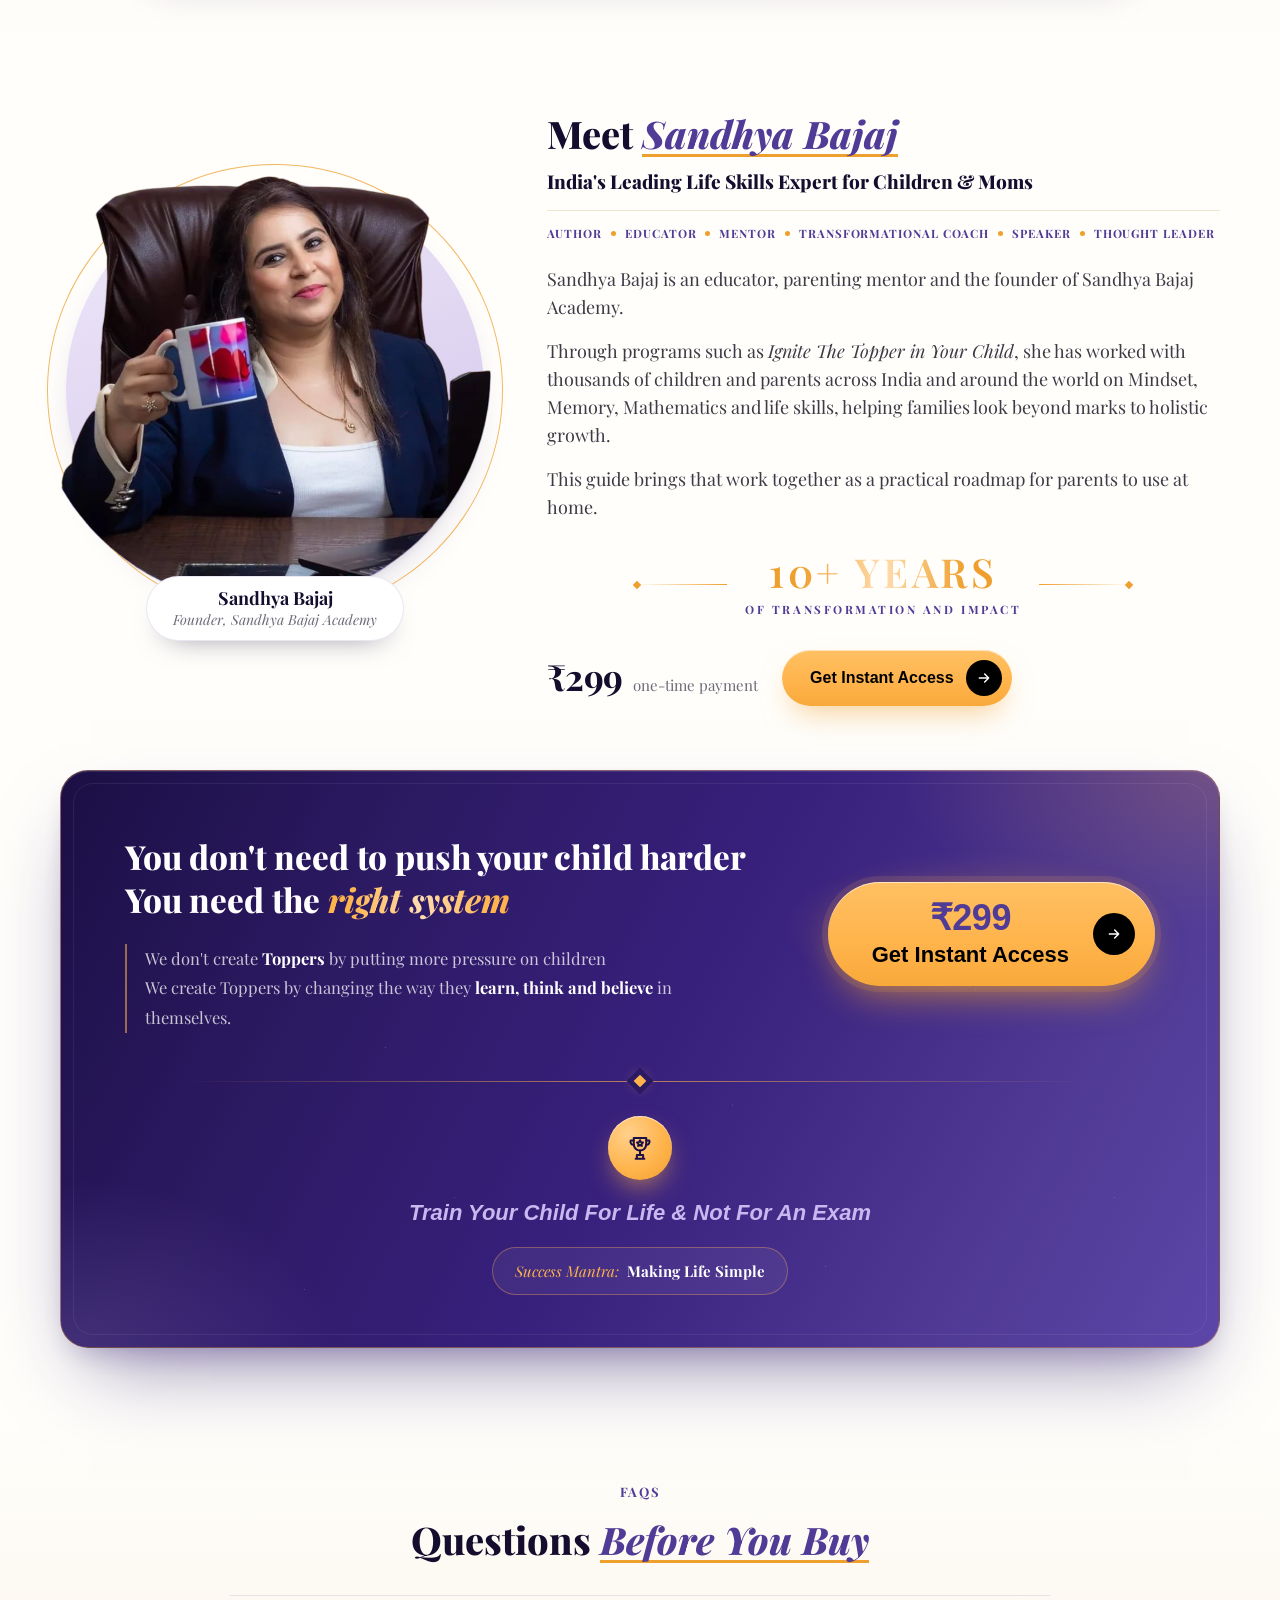
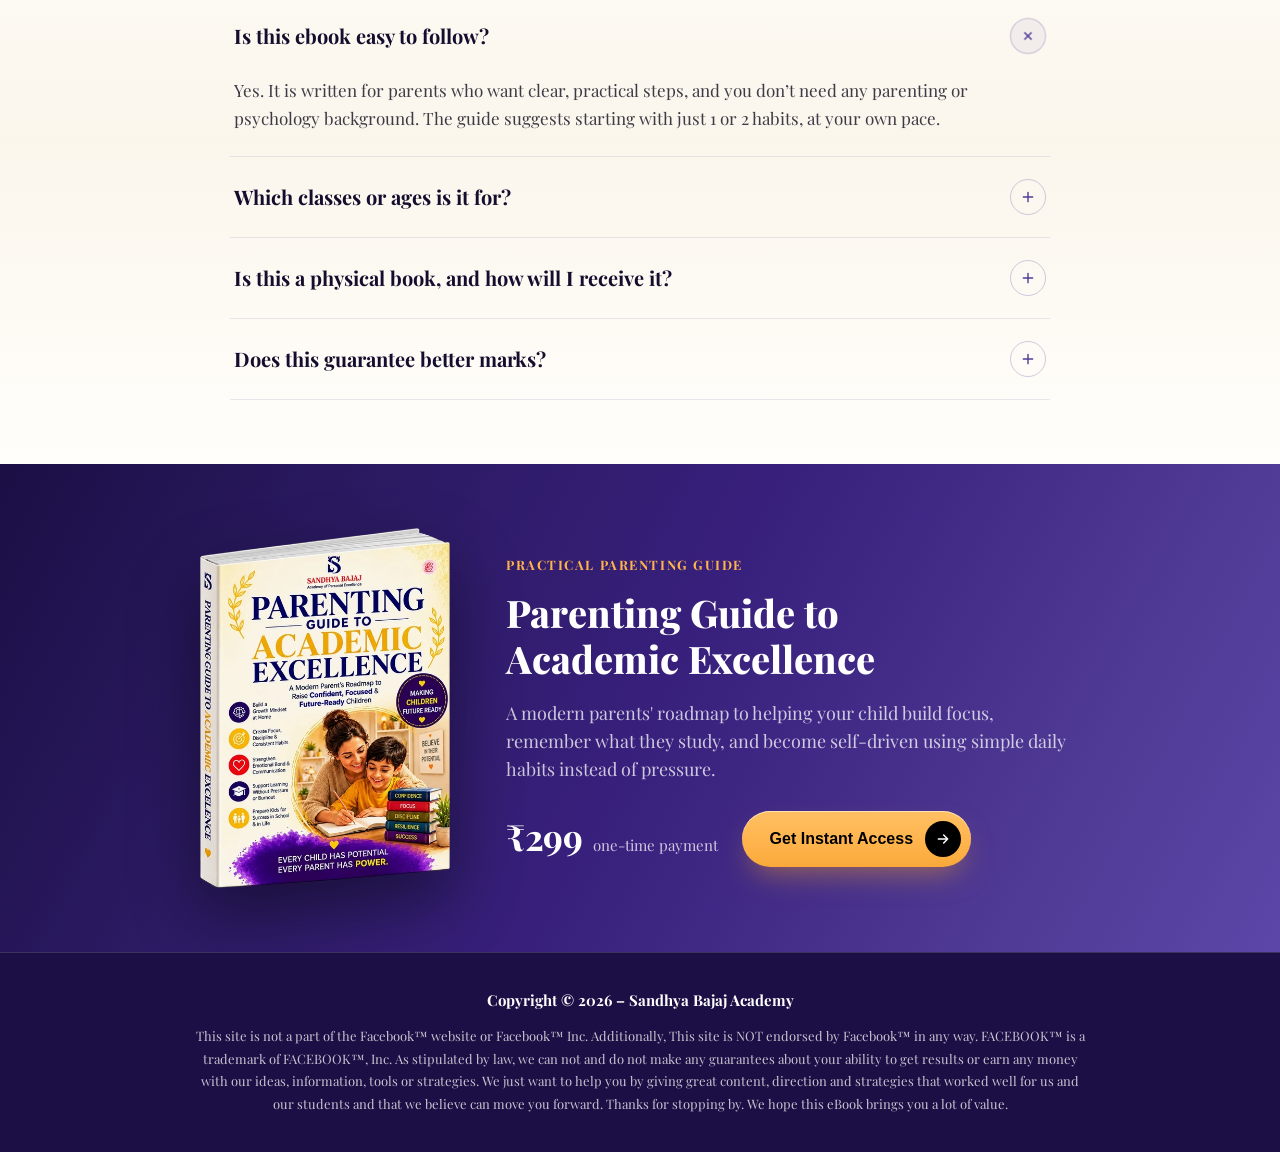
==== commit 8c1ec416: "Show 10+ Years as styled text instead of the laurel graphic Gold gradient "10+ YEARS" and purple tag" ====
--- a/index.html
+++ b/index.html
@@ -274,10 +274,10 @@
           <p>Sandhya Bajaj is an educator, parenting mentor and the founder of Sandhya Bajaj Academy.</p>
           <p>Through programs such as <em>Ignite The Topper in Your Child</em>, she has worked with thousands of children and parents across India and around the world on Mindset, Memory, Mathematics and life skills, helping families look beyond marks to holistic growth.</p>
           <p>This guide brings that work together as a practical roadmap for parents to use at home.</p>
-          <div class="laurel">
-            <svg viewBox="0 0 100 130" fill="none" aria-hidden="true"><g><path d="M78 118 C 40 104 16 72 12 26" stroke="currentColor" stroke-width="2.6" stroke-linecap="round" opacity="0.7"/><ellipse cx="72" cy="112" rx="11" ry="4.4" fill="currentColor" transform="rotate(-25 72 112)"/><ellipse cx="58" cy="102" rx="11" ry="4.4" fill="currentColor" transform="rotate(-35 58 102)"/><ellipse cx="44" cy="90" rx="11" ry="4.4" fill="currentColor" transform="rotate(-46 44 90)"/><ellipse cx="33" cy="76" rx="11" ry="4.4" fill="currentColor" transform="rotate(-55 33 76)"/><ellipse cx="24" cy="60" rx="11" ry="4.4" fill="currentColor" transform="rotate(-63 24 60)"/><ellipse cx="18" cy="44" rx="11" ry="4.4" fill="currentColor" transform="rotate(-71 18 44)"/><ellipse cx="14" cy="28" rx="11" ry="4.4" fill="currentColor" transform="rotate(-82 14 28)"/><ellipse cx="13" cy="13" rx="11" ry="4.4" fill="currentColor" transform="rotate(-95 13 13)"/><path d="M78 118 L 68 111" stroke="currentColor" stroke-width="2.4" stroke-linecap="round"/></g></svg>
-            <div class="laurel__text"><strong>10+ YEARS</strong><span>of transformation and impact</span></div>
-            <svg viewBox="0 0 100 130" fill="none" aria-hidden="true"><g transform="translate(100 0) scale(-1 1)"><path d="M78 118 C 40 104 16 72 12 26" stroke="currentColor" stroke-width="2.6" stroke-linecap="round" opacity="0.7"/><ellipse cx="72" cy="112" rx="11" ry="4.4" fill="currentColor" transform="rotate(-25 72 112)"/><ellipse cx="58" cy="102" rx="11" ry="4.4" fill="currentColor" transform="rotate(-35 58 102)"/><ellipse cx="44" cy="90" rx="11" ry="4.4" fill="currentColor" transform="rotate(-46 44 90)"/><ellipse cx="33" cy="76" rx="11" ry="4.4" fill="currentColor" transform="rotate(-55 33 76)"/><ellipse cx="24" cy="60" rx="11" ry="4.4" fill="currentColor" transform="rotate(-63 24 60)"/><ellipse cx="18" cy="44" rx="11" ry="4.4" fill="currentColor" transform="rotate(-71 18 44)"/><ellipse cx="14" cy="28" rx="11" ry="4.4" fill="currentColor" transform="rotate(-82 14 28)"/><ellipse cx="13" cy="13" rx="11" ry="4.4" fill="currentColor" transform="rotate(-95 13 13)"/><path d="M78 118 L 68 111" stroke="currentColor" stroke-width="2.4" stroke-linecap="round"/></g></svg>
+          <div class="years">
+            <span class="years__rule" aria-hidden="true"></span>
+            <p class="years__text"><strong>10+ Years</strong><span>of transformation and impact</span></p>
+            <span class="years__rule years__rule--end" aria-hidden="true"></span>
           </div>
           <div class="buy-row author__buy">
             <div class="price">
--- a/css/styles.css
+++ b/css/styles.css
@@ -349,23 +349,30 @@
 .author__caption span { display: block; font: 700 18px/1.3 var(--font-serif); color: var(--ink); }
 .author__caption small { display: block; font: italic 400 14px/1.4 var(--font-serif); color: var(--ink-muted); }
 .author__bio { min-width: 0; }
-.laurel {
-  display: flex; align-items: center; justify-content: center; gap: 4px;
-  width: max-content; max-width: 100%; margin: 28px auto 4px;
-  color: var(--amber-deep);
-}
-.laurel svg {
-  width: 86px; height: auto; flex: none;
-  filter: drop-shadow(0 6px 14px rgba(239, 159, 46, 0.4));
-}
-.laurel__text { padding: 0 14px; text-align: center; }
-.laurel__text strong {
-  display: block; font: 600 40px/42px var(--font-serif); letter-spacing: 3.6px;
+/* "10+ Years" credential: pure text in the sandhyabajaj.in style, framed by
+   thin amber rules with diamond ends (no images) */
+.years {
+  display: flex; align-items: center; justify-content: center; gap: 18px;
+  margin: 30px 0 6px;
+}
+.years__rule {
+  position: relative; flex: 1 1 0; max-width: 90px; height: 1.5px;
+  background: linear-gradient(90deg, transparent, var(--amber-deep));
+}
+.years__rule::before {
+  content: ""; position: absolute; left: 0; top: 50%; width: 6px; height: 6px;
+  background: var(--amber-deep); transform: translate(-50%, -50%) rotate(45deg);
+}
+.years__rule--end { background: linear-gradient(90deg, var(--amber-deep), transparent); }
+.years__rule--end::before { left: auto; right: 0; transform: translate(50%, -50%) rotate(45deg); }
+.years__text { margin: 0; text-align: center; }
+.years__text strong {
+  display: block; font: 600 40px/1.05 var(--font-serif); letter-spacing: 3.6px; text-transform: uppercase;
   background: linear-gradient(90deg, #ef9f2e 20%, #ffdcae 50%, #ef9f2e 80%);
   -webkit-background-clip: text; background-clip: text; color: transparent;
 }
-.laurel__text span {
-  display: block; margin-top: 6px; font: 700 11.5px/1.55 var(--font-serif);
+.years__text span {
+  display: block; margin-top: 8px; font: 700 11.5px/1.5 var(--font-serif);
   letter-spacing: 2.53px; text-transform: uppercase; color: var(--brand-purple);
 }
 .author__bio p + p { margin-top: var(--space-2); }
@@ -649,11 +656,10 @@
   .author__bio { text-align: left; }
   .author__role { font-size: 17px; }
   .author__creds { font-size: 11px; }
-  .laurel { margin-top: 22px; }
-  .laurel svg { width: 58px; }
-  .laurel__text { padding: 0 8px; }
-  .laurel__text strong { font-size: 30px; line-height: 34px; letter-spacing: 2.4px; }
-  .laurel__text span { font-size: 10px; letter-spacing: 1.6px; }
+  .years { gap: 12px; margin-top: 24px; }
+  .years__rule { max-width: 48px; }
+  .years__text strong { font-size: 32px; letter-spacing: 2.6px; }
+  .years__text span { font-size: 10px; letter-spacing: 1.8px; }
   .author__buy { flex-direction: column; align-items: stretch; text-align: center; }
   .author__buy .price { justify-content: center; }
 
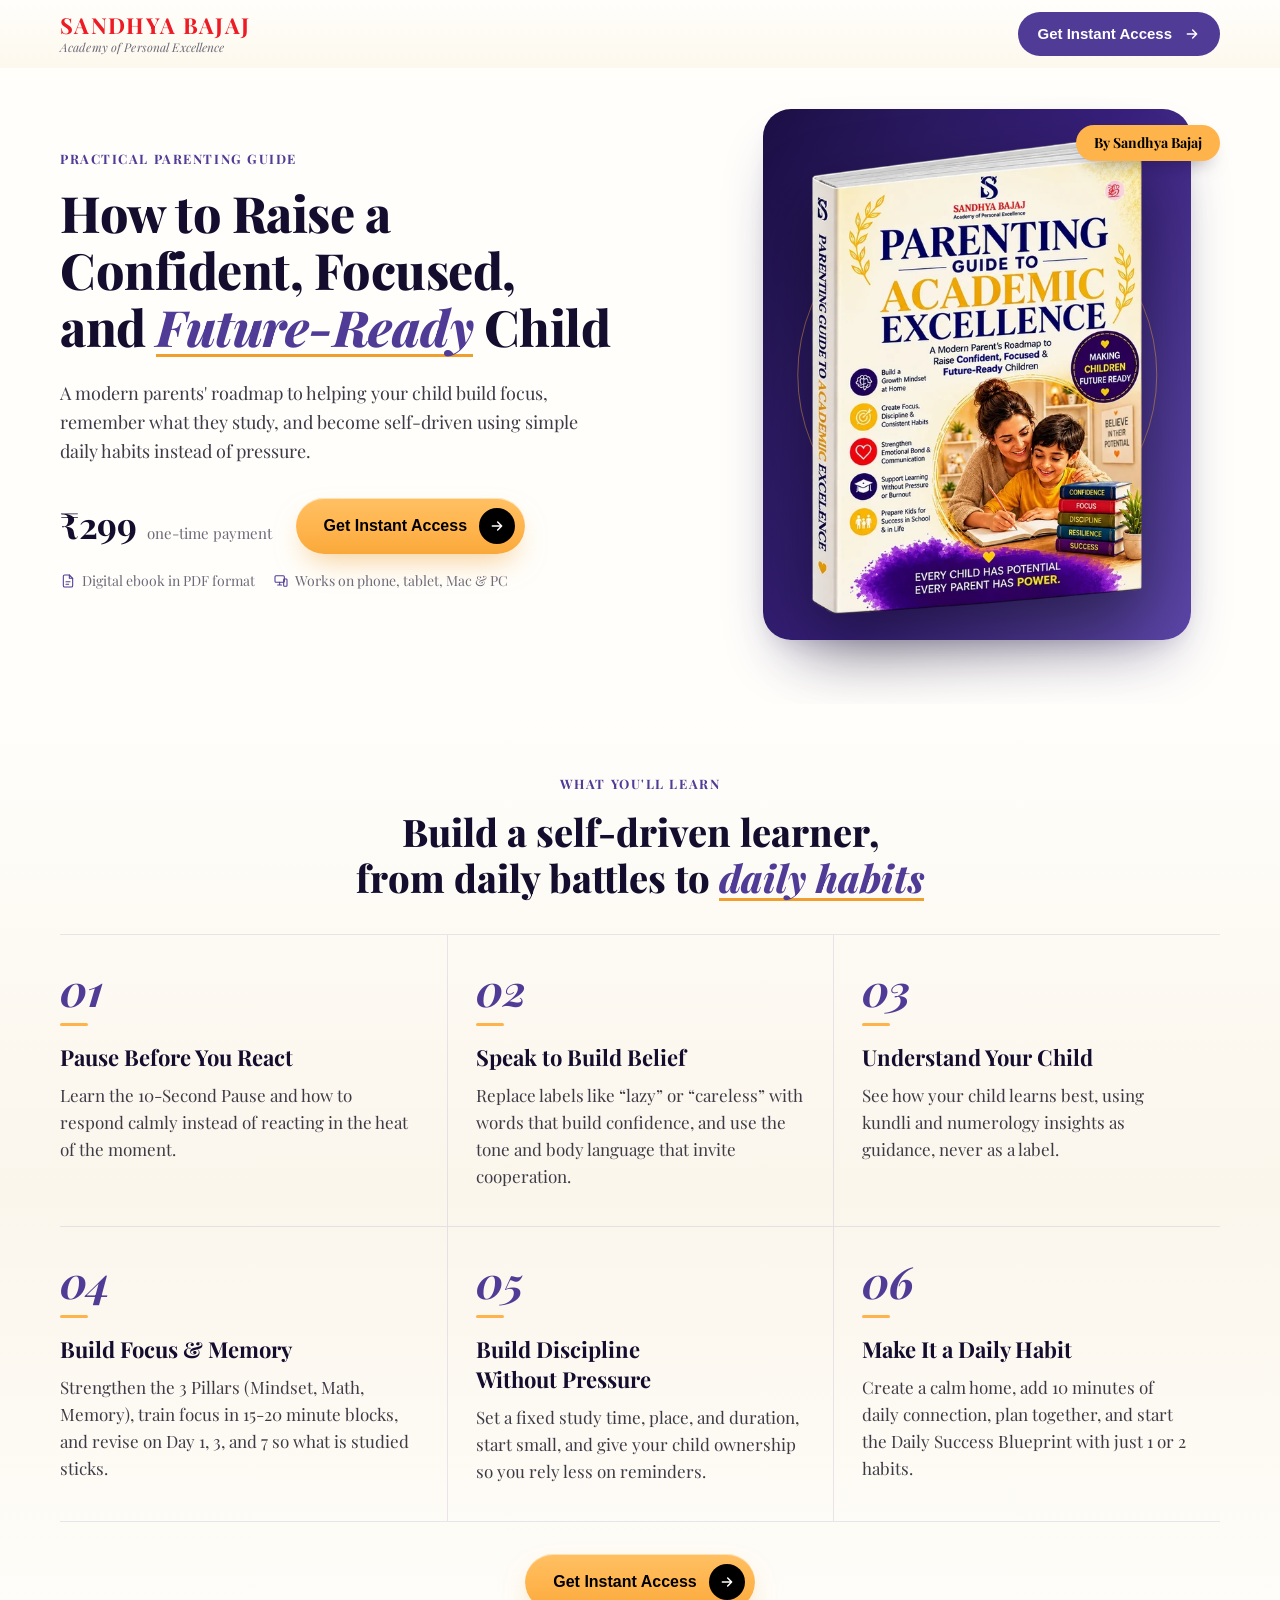
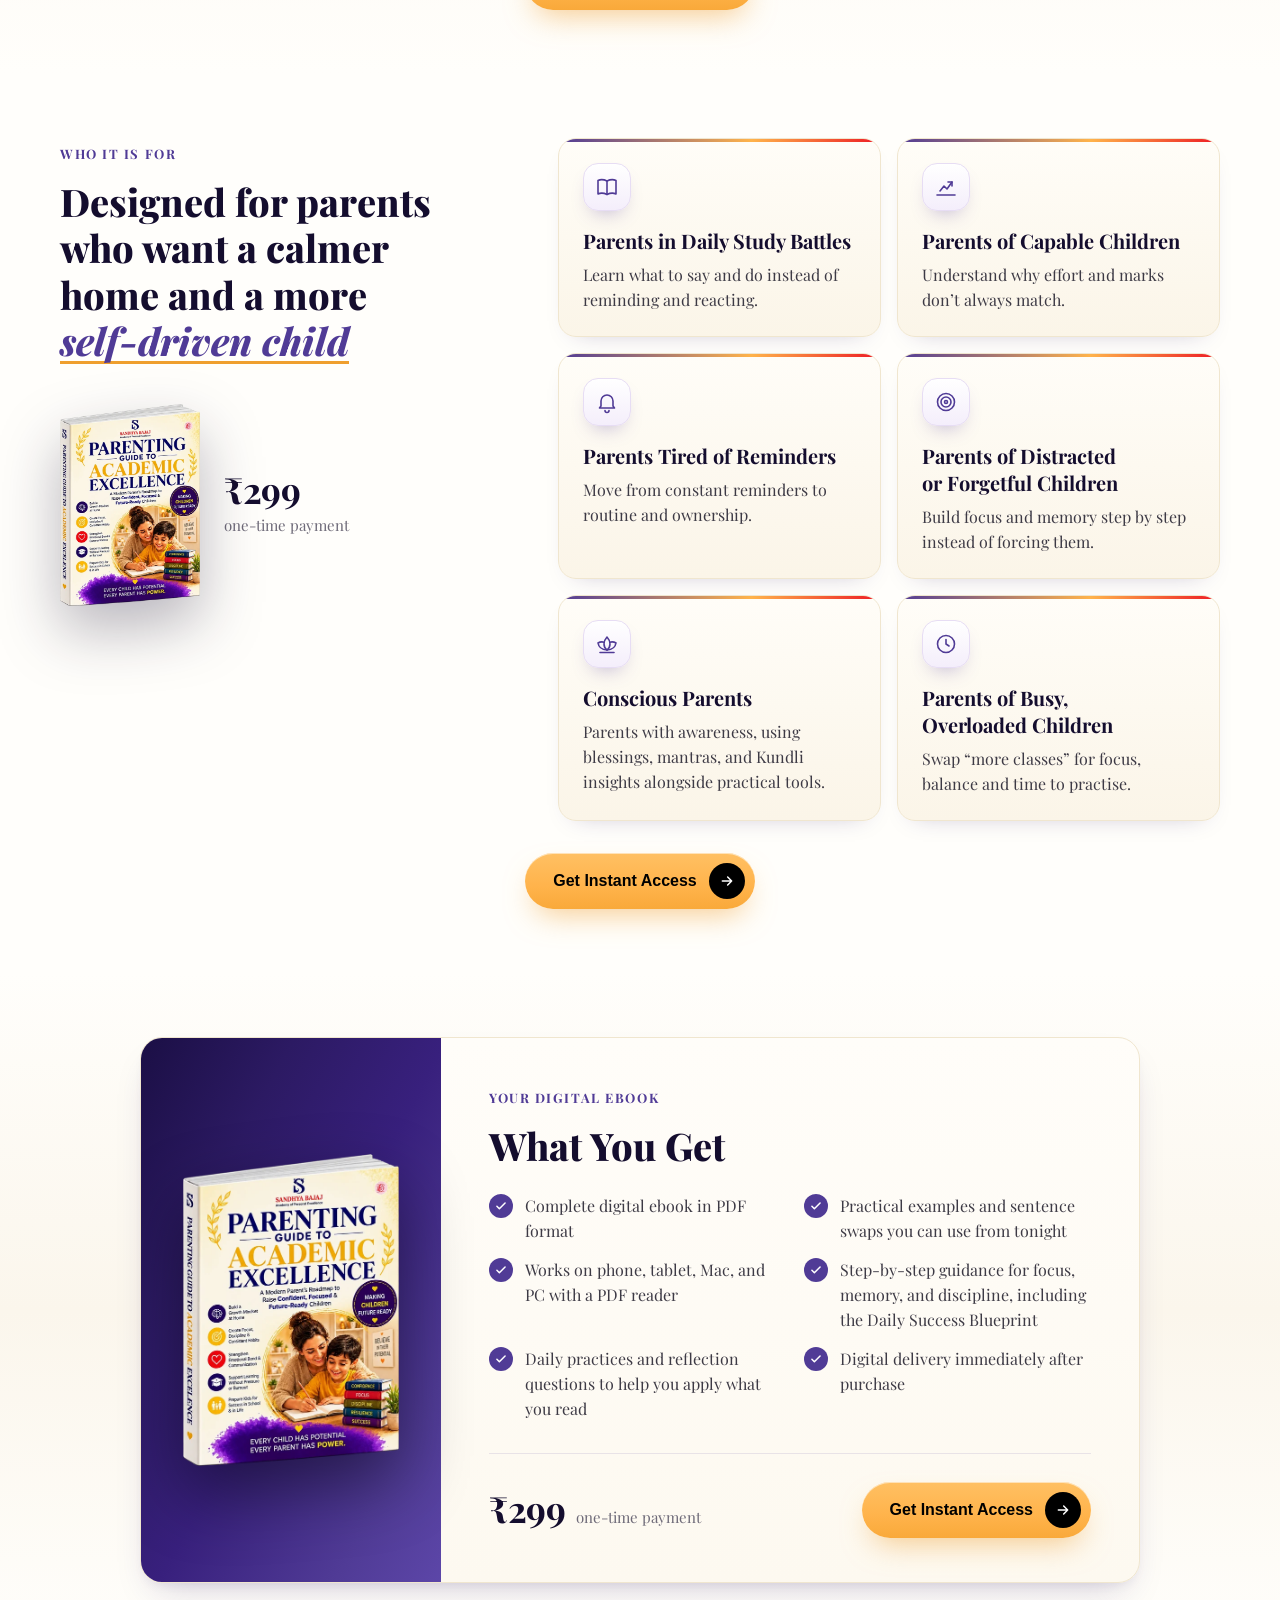
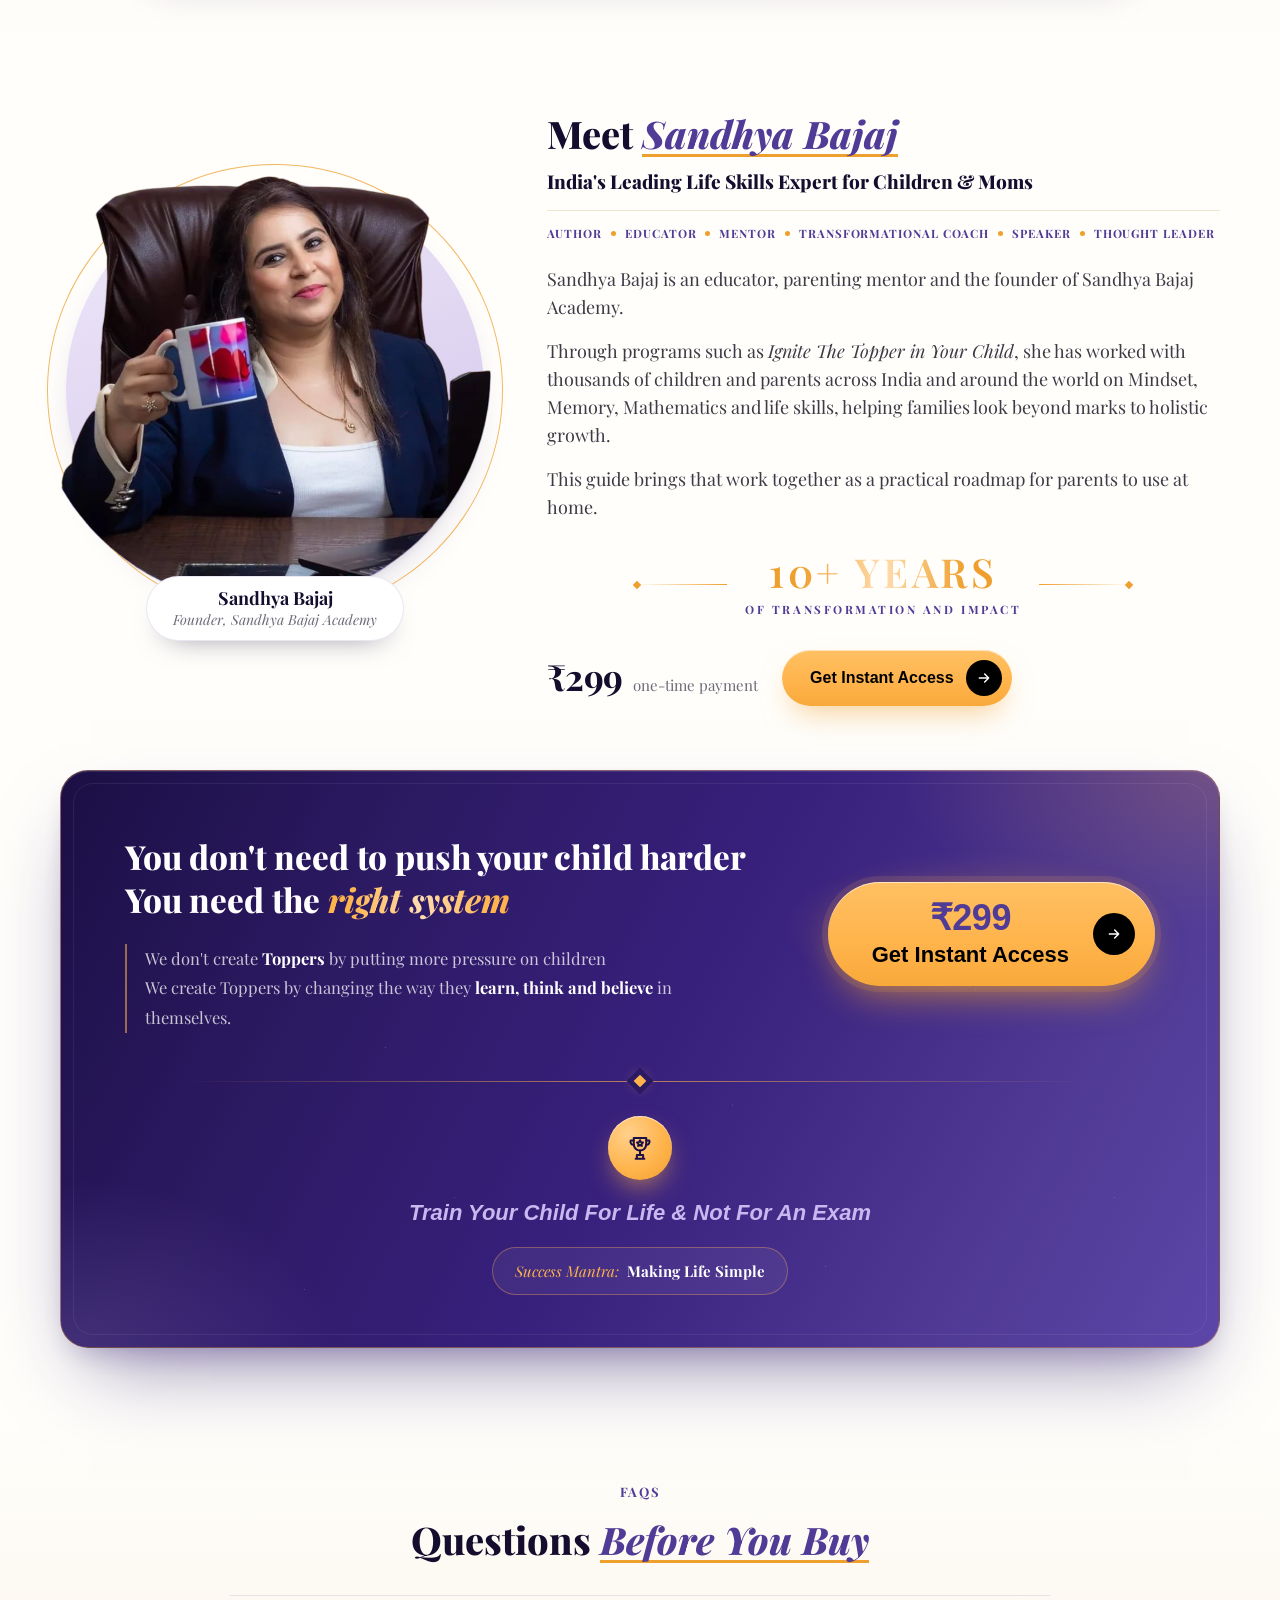
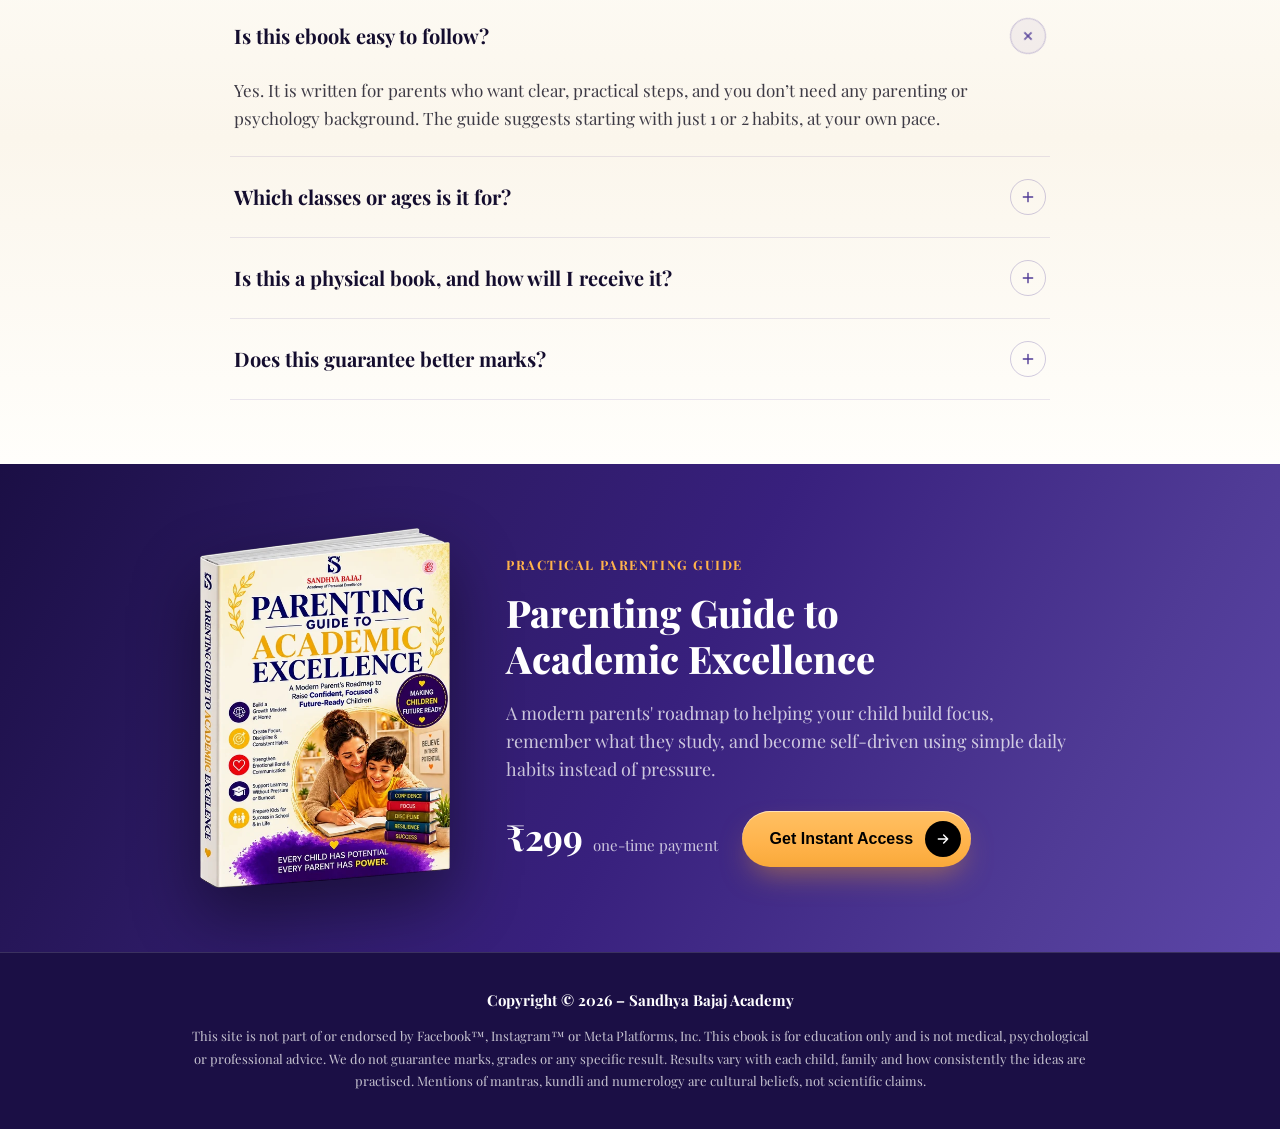
==== commit 6e8a775f: "Replace footer disclaimer with Meta, education-only and results wording Co-Authored-By: Claude Opus " ====
--- a/index.html
+++ b/index.html
@@ -378,7 +378,7 @@
   <footer class="site-footer">
     <div class="container site-footer__inner">
       <p class="site-footer__copy">Copyright © <span data-year>2026</span> – Sandhya Bajaj Academy</p>
-      <p class="site-footer__disclaimer">This site is not a part of the Facebook™ website or Facebook™ Inc. Additionally, This site is NOT endorsed by Facebook™ in any way. FACEBOOK™ is a trademark of FACEBOOK™, Inc. As stipulated by law, we can not and do not make any guarantees about your ability to get results or earn any money with our ideas, information, tools or strategies. We just want to help you by giving great content, direction and strategies that worked well for us and our students and that we believe can move you forward. Thanks for stopping by. We hope this eBook brings you a lot of value.</p>
+      <p class="site-footer__disclaimer">This site is not part of or endorsed by Facebook™, Instagram™ or Meta Platforms, Inc. This ebook is for education only and is not medical, psychological or professional advice. We do not guarantee marks, grades or any specific result. Results vary with each child, family and how consistently the ideas are practised. Mentions of mantras, kundli and numerology are cultural beliefs, not scientific claims.</p>
     </div>
   </footer>
 
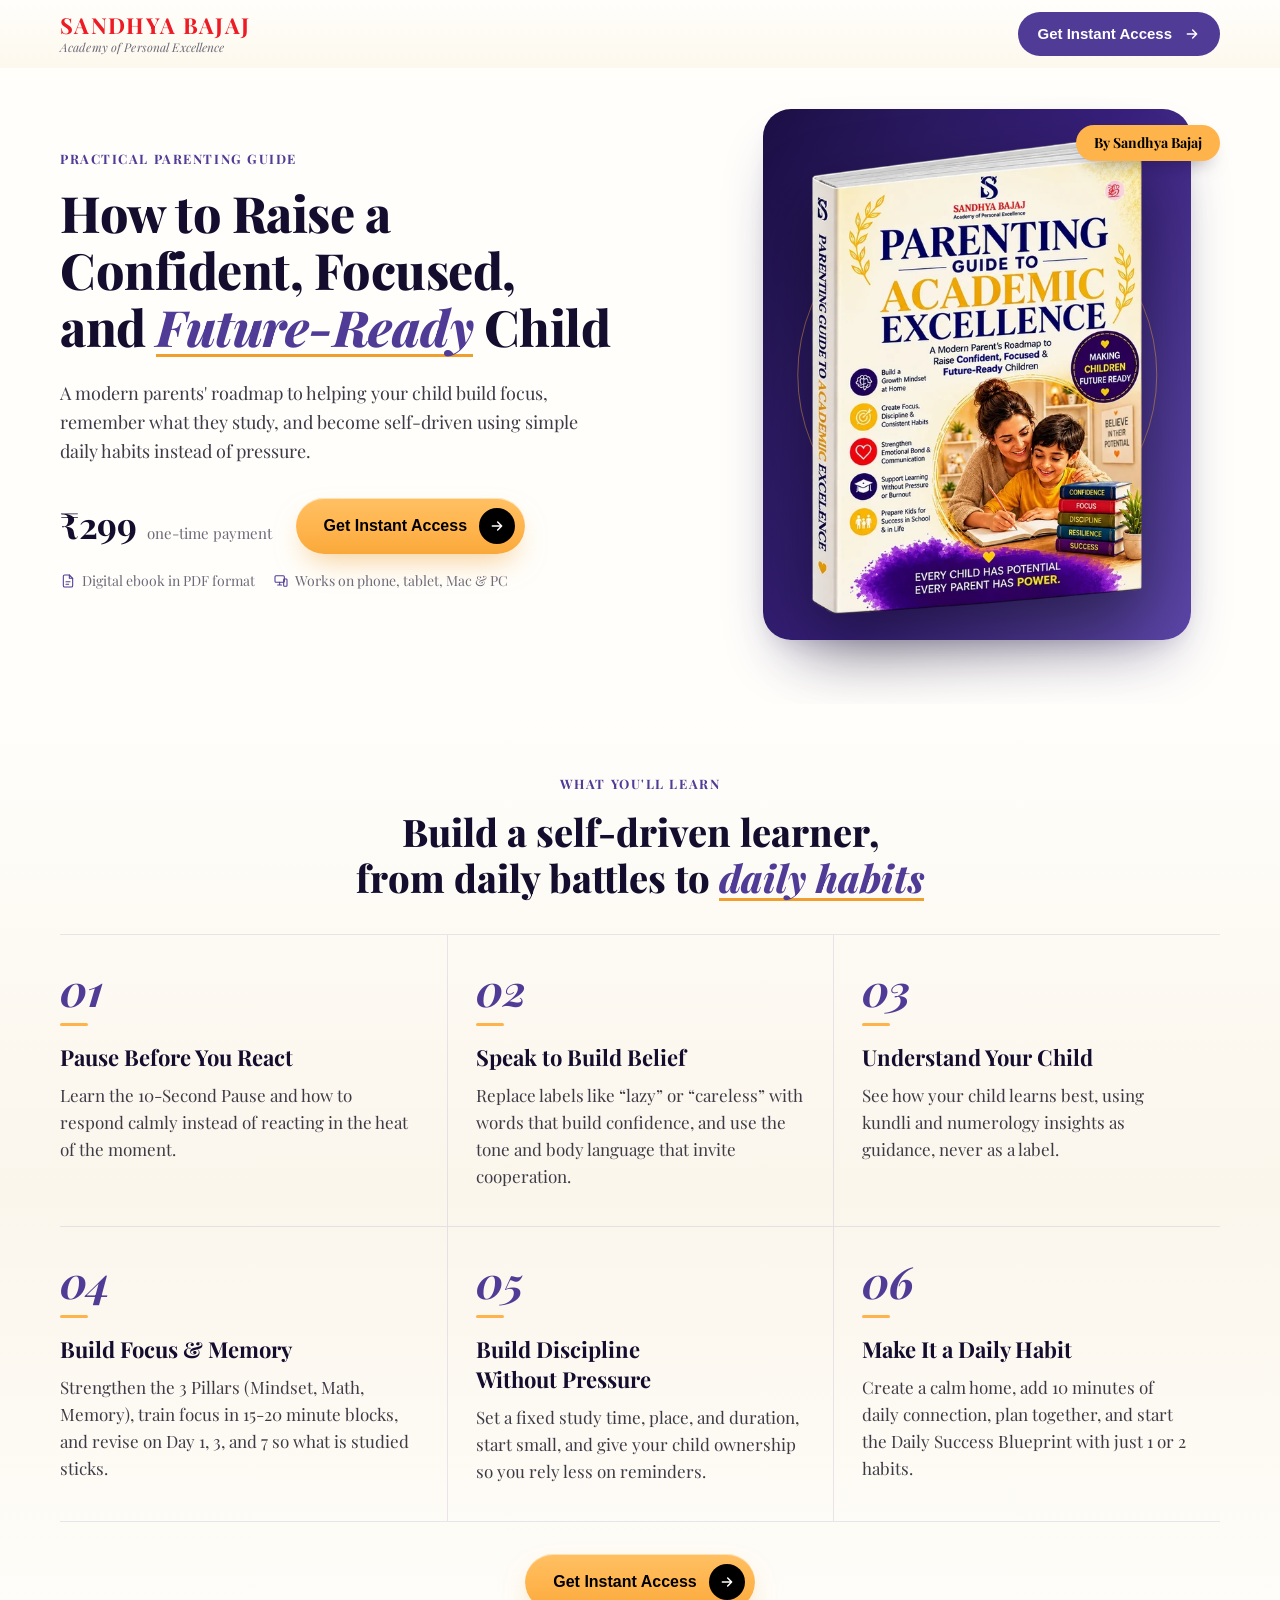
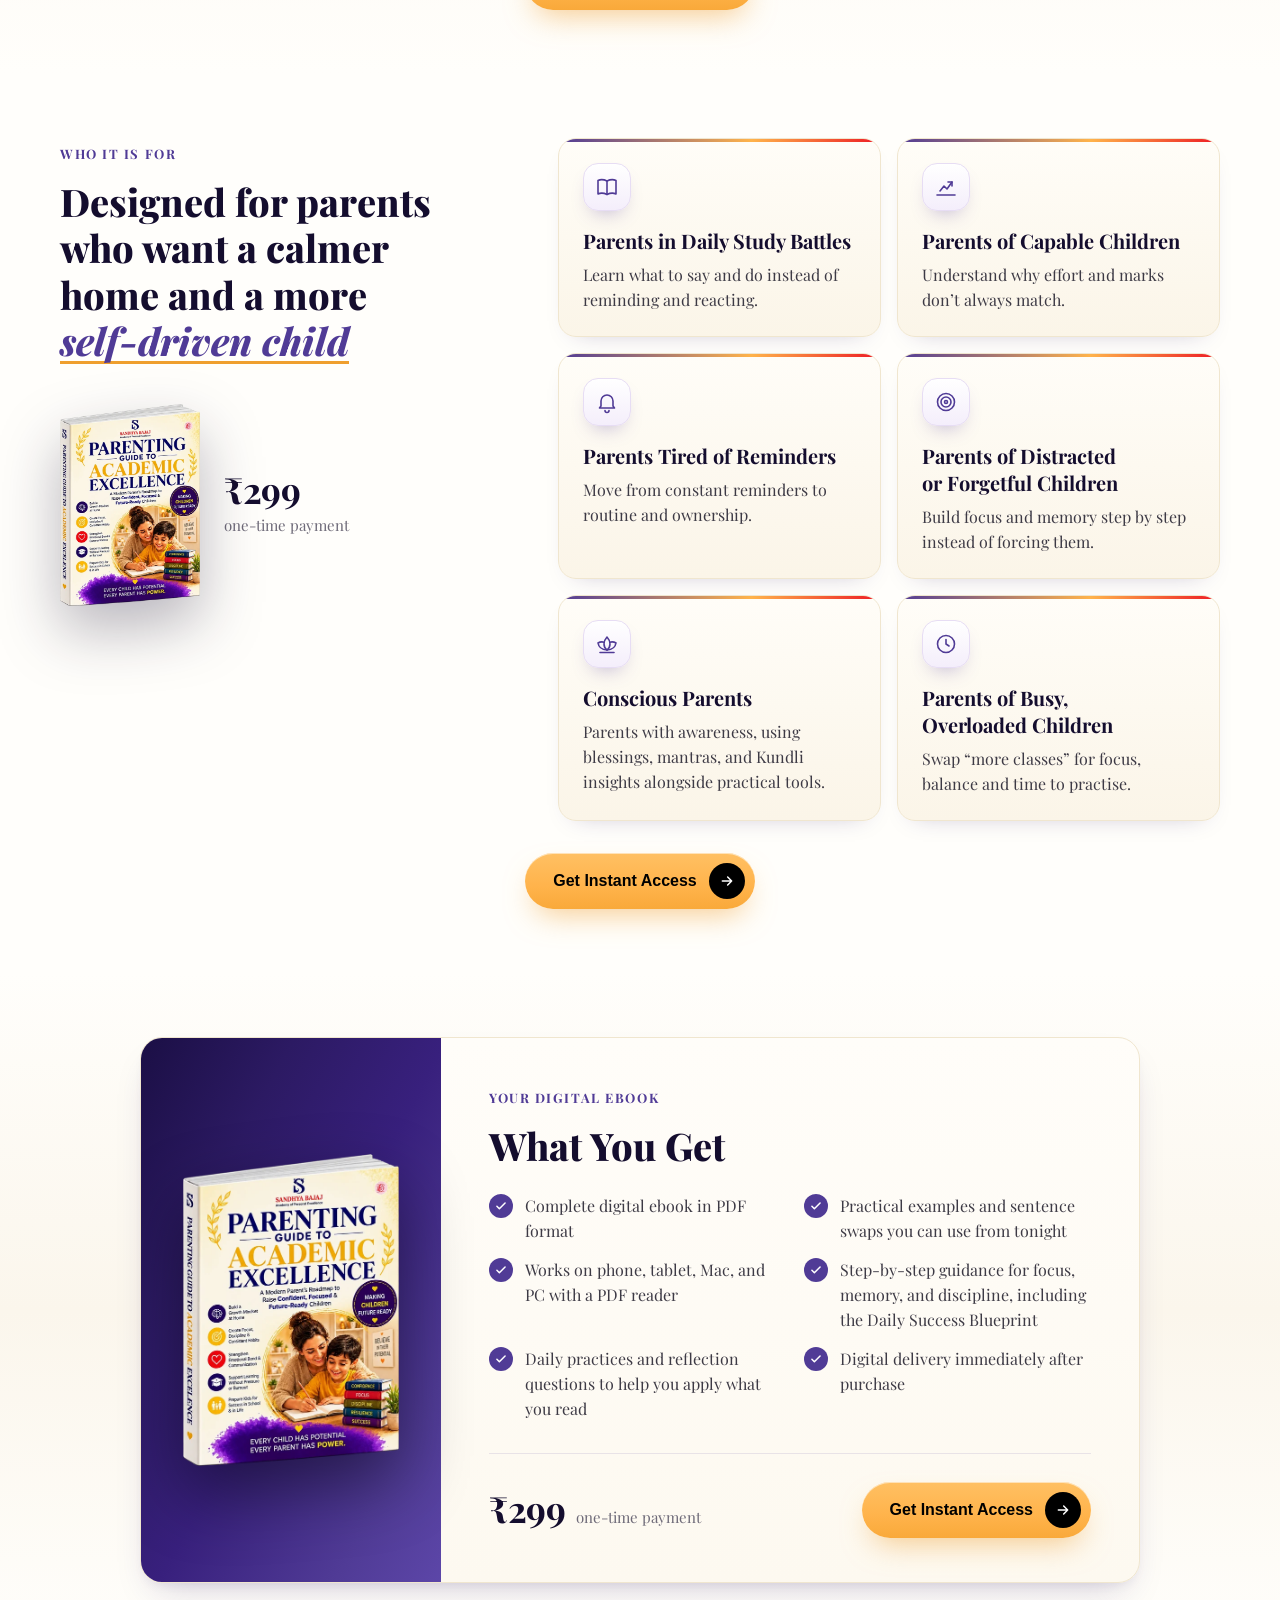
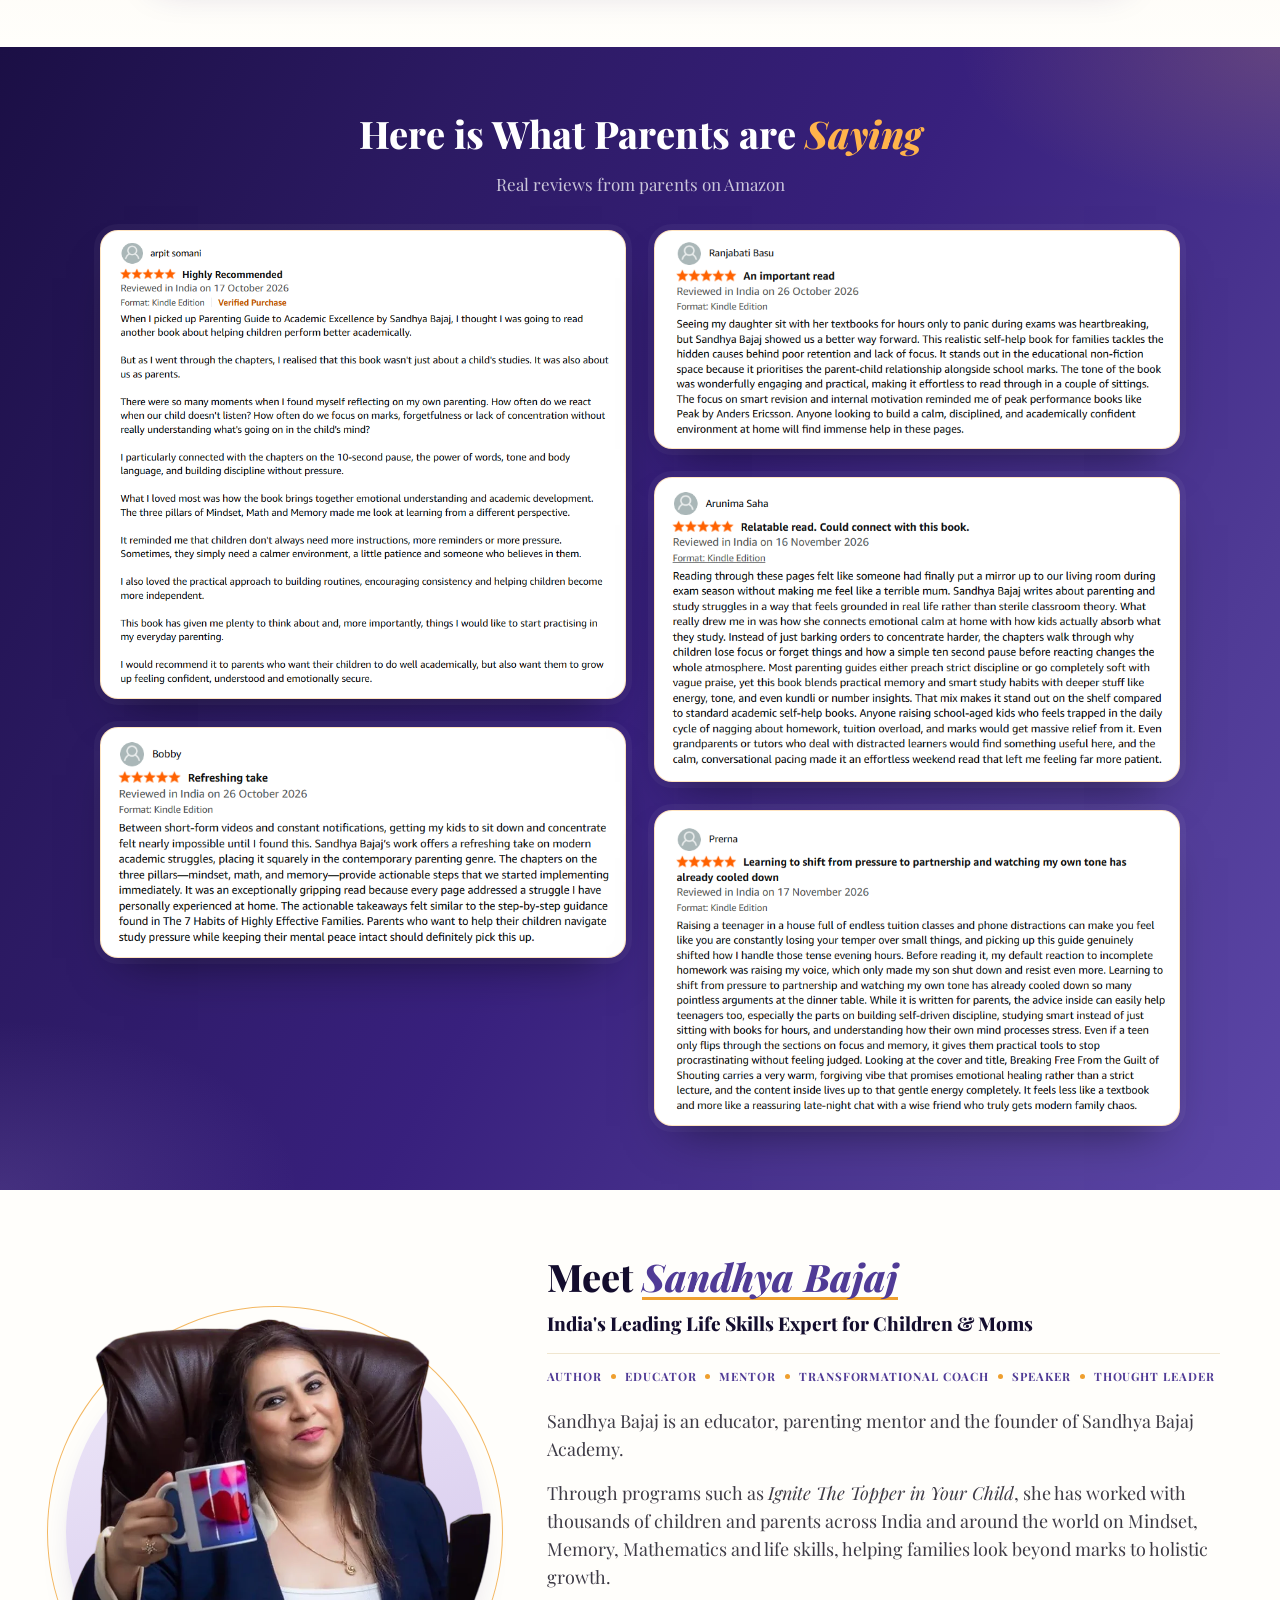
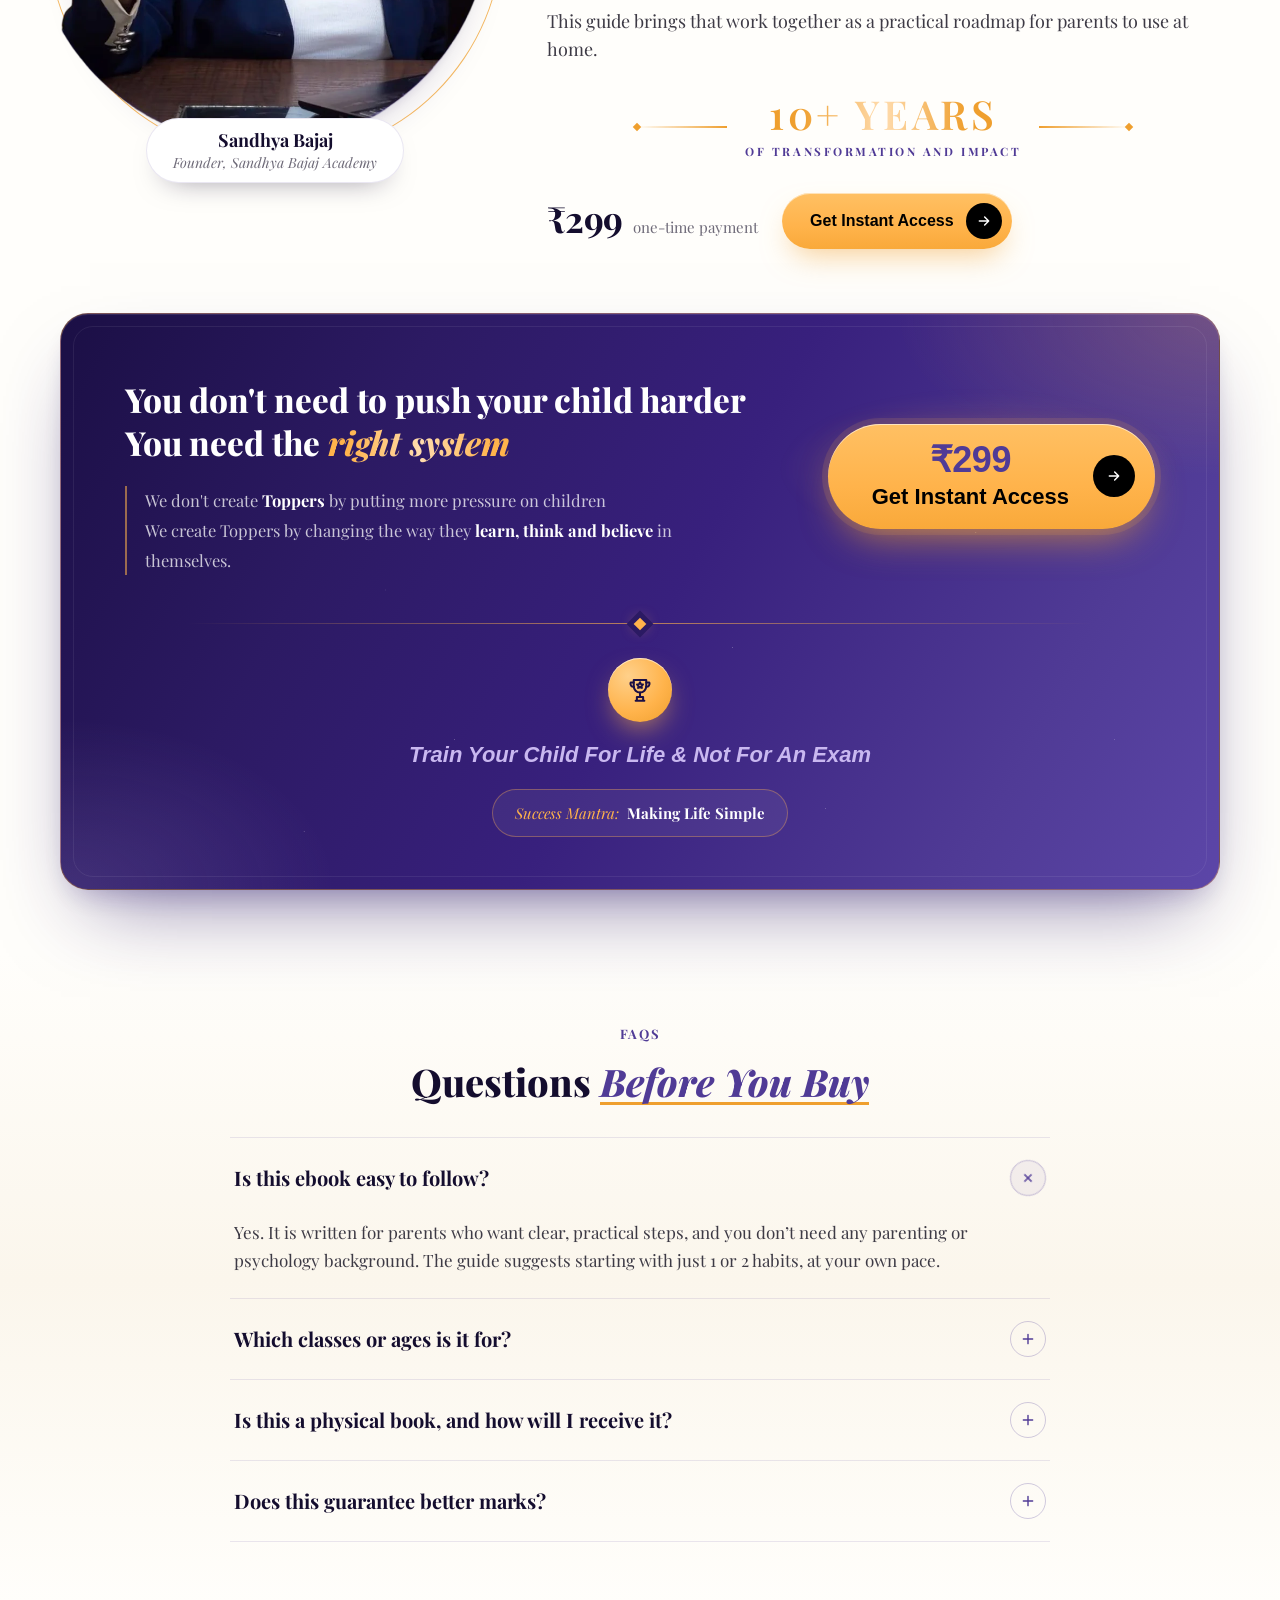
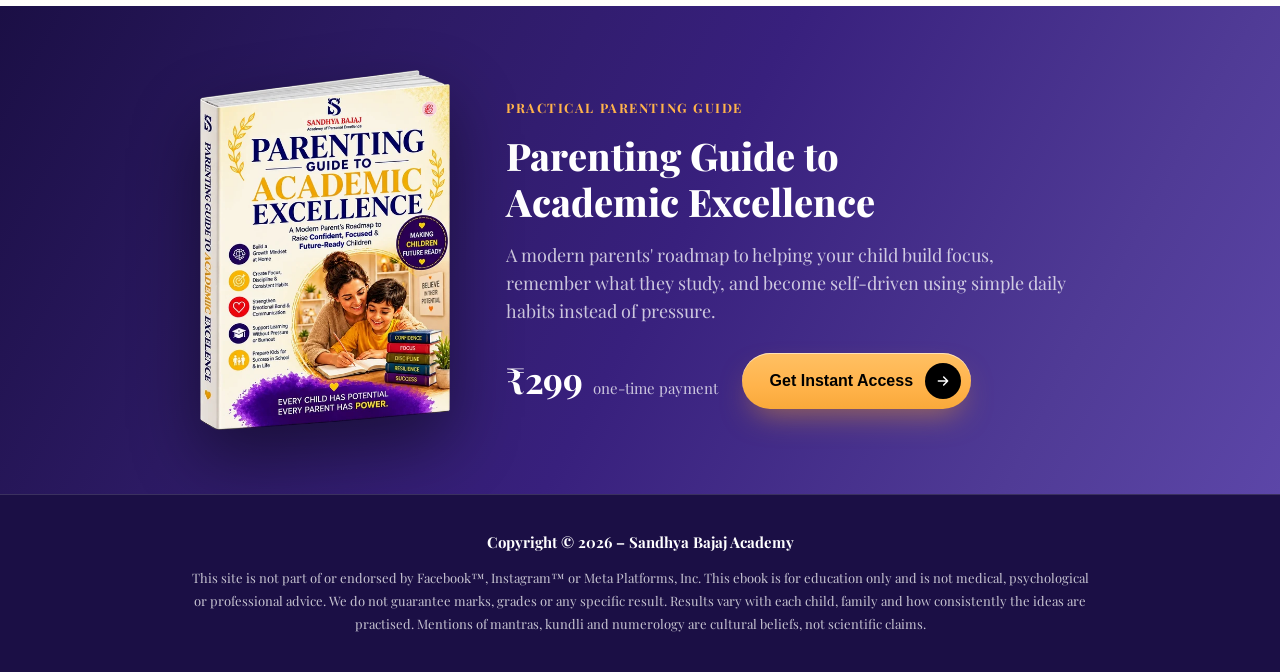
==== commit 0b28d5ba: "Add Amazon review testimonial section above Meet Sandhya Bajaj - "Here is What Parents are Saying" w" ====
--- a/index.html
+++ b/index.html
@@ -1,6 +1,13 @@
 <!doctype html>
 <html lang="en-IN" class="no-js">
 <head>
+  <!-- Google tag (GTM-5Z3VWPDB) -->
+  <script async src="https://www.googletagmanager.com/gtm.js?id=GTM-5Z3VWPDB"></script>
+  <script>
+    window.dataLayer = window.dataLayer || [];
+    function gtag(){dataLayer.push(arguments);}
+    gtag('js', new Date());
+  </script>
   <meta charset="utf-8">
   <meta name="viewport" content="width=device-width, initial-scale=1, viewport-fit=cover">
   <script>document.documentElement.classList.remove('no-js');</script>
@@ -29,7 +36,7 @@
   <link rel="preconnect" href="https://fonts.gstatic.com" crossorigin>
   <link rel="stylesheet" href="https://fonts.googleapis.com/css2?family=Playfair+Display:ital,wght@0,400;0,700;0,800;1,400;1,700&display=swap">
   <link rel="preload" as="image" type="image/webp" imagesrcset="assets/img/ebook-3d-480.webp 480w, assets/img/ebook-3d-720.webp 720w" imagesizes="(max-width: 767px) 240px, 320px">
-  <link rel="stylesheet" href="css/styles.css?v=20261114">
+  <link rel="stylesheet" href="css/styles.css?v=20261121">
 
   <!-- ===== Tracking =====
        Paste the Meta Pixel / GTM / GA snippets here when they are ready.
@@ -244,6 +251,43 @@
             </div>
           </div>
         </div>
+      </div>
+    </section>
+
+    <!-- ============ TESTIMONIALS (Amazon reviews) ============ -->
+    <section class="section section--deep reviews" id="reviews" aria-labelledby="reviews-title">
+      <div class="container">
+        <div class="section-head reveal">
+          <h2 class="h-section" id="reviews-title">Here is What Parents are <span class="em">Saying</span></h2>
+          <p class="reviews__sub">Real reviews from parents on Amazon</p>
+        </div>
+        <ul class="reviews__grid">
+          <li class="reviews__item">
+            <figure class="reviews__card">
+              <img src="assets/img/review-arpit.webp" width="818" height="727" loading="lazy" decoding="async" alt="Amazon review by arpit somani, 5 stars, Verified Purchase: Highly Recommended">
+            </figure>
+          </li>
+          <li class="reviews__item">
+            <figure class="reviews__card">
+              <img src="assets/img/review-bobby.webp" width="731" height="302" loading="lazy" decoding="async" alt="Amazon review by Bobby, 5 stars: Refreshing take">
+            </figure>
+          </li>
+          <li class="reviews__item">
+            <figure class="reviews__card">
+              <img src="assets/img/review-ranjabati.webp" width="756" height="296" loading="lazy" decoding="async" alt="Amazon review by Ranjabati Basu, 5 stars: An important read">
+            </figure>
+          </li>
+          <li class="reviews__item">
+            <figure class="reviews__card">
+              <img src="assets/img/review-arunima.webp" width="742" height="417" loading="lazy" decoding="async" alt="Amazon review by Arunima Saha, 5 stars: Relatable read. Could connect with this book.">
+            </figure>
+          </li>
+          <li class="reviews__item">
+            <figure class="reviews__card">
+              <img src="assets/img/review-prerna.webp" width="757" height="441" loading="lazy" decoding="async" alt="Amazon review by Prerna, 5 stars: Learning to shift from pressure to partnership and watching my own tone has already cooled down">
+            </figure>
+          </li>
+        </ul>
       </div>
     </section>
 
@@ -394,7 +438,7 @@
     </a>
   </div>
 
-  <script src="js/config.js?v=20261114"></script>
-  <script src="js/main.js?v=20261114" defer></script>
+  <script src="js/config.js?v=20261121"></script>
+  <script src="js/main.js?v=20261121" defer></script>
 </body>
 </html>
--- a/css/styles.css
+++ b/css/styles.css
@@ -325,6 +325,30 @@
   display: flex; align-items: center; justify-content: space-between; flex-wrap: wrap; gap: var(--space-2);
 }
 
+/* ---------- Testimonials: Amazon review screenshots on the night gradient ---------- */
+.reviews { position: relative; overflow: hidden; isolation: isolate; }
+.reviews::before {
+  content: ""; position: absolute; inset: 0; z-index: -1; pointer-events: none;
+  background:
+    radial-gradient(520px 260px at 100% 0%, rgba(255, 179, 75, 0.16), transparent 62%),
+    radial-gradient(460px 260px at 0% 100%, rgba(165, 141, 224, 0.18), transparent 65%);
+}
+.reviews__sub { margin-top: 12px; font-size: 17px; color: var(--on-night-muted); }
+.reviews__grid {
+  list-style: none; margin: 0 auto; padding: 0; max-width: 1080px;
+  columns: 2; column-gap: 28px;
+}
+.reviews__item { break-inside: avoid; margin: 0 0 28px; }
+.reviews__card {
+  margin: 0; padding: 10px; border-radius: var(--radius-lg);
+  background: var(--surface-white);
+  border: 1px solid rgba(255, 179, 75, 0.35);
+  box-shadow: 0 24px 48px -24px rgba(0, 0, 0, 0.55), 0 0 0 6px rgba(255, 255, 255, 0.04);
+  transition: transform .3s ease, box-shadow .3s ease;
+}
+.reviews__card:hover { transform: translateY(-3px); box-shadow: 0 30px 56px -24px rgba(0, 0, 0, 0.6), 0 0 0 6px rgba(255, 179, 75, 0.10); }
+.reviews__card img { display: block; width: 100%; height: auto; border-radius: 10px; }
+
 /* ---------- Author ---------- */
 .author { display: grid; grid-template-columns: minmax(0, 0.78fr) minmax(0, 1.22fr); gap: 56px; align-items: center; }
 /* Cut-out portrait sits on a deep-indigo disc with a thin amber ring */
@@ -589,6 +613,7 @@
   .system__top { grid-template-columns: 1fr; gap: 28px; }
   .system__cta { align-items: flex-start; }
   .system__note { text-align: left; }
+  .reviews__grid { columns: 1; max-width: 680px; }
   .who-grid { grid-template-columns: 1fr; gap: var(--space-4); }
   .who-intro { position: static; text-align: center; }
   .who-intro .eyebrow { display: block; }
@@ -684,6 +709,10 @@
   .system__note { text-align: center; font-size: 14px; }
   .system__bottom { margin-top: 34px; }
   .system__mantra-line { font-size: 18px; }
+  .reviews__item { margin-bottom: 16px; }
+  .reviews__card { padding: 6px; border-radius: 14px; }
+  .reviews__card img { border-radius: 9px; }
+  .reviews__sub { font-size: 15px; }
   .faq__q { font-size: 18px; line-height: 26px; padding: 18px 0; }
   .faq__icon { width: 32px; height: 32px; }
   .faq__a { padding: 0 0 20px; }
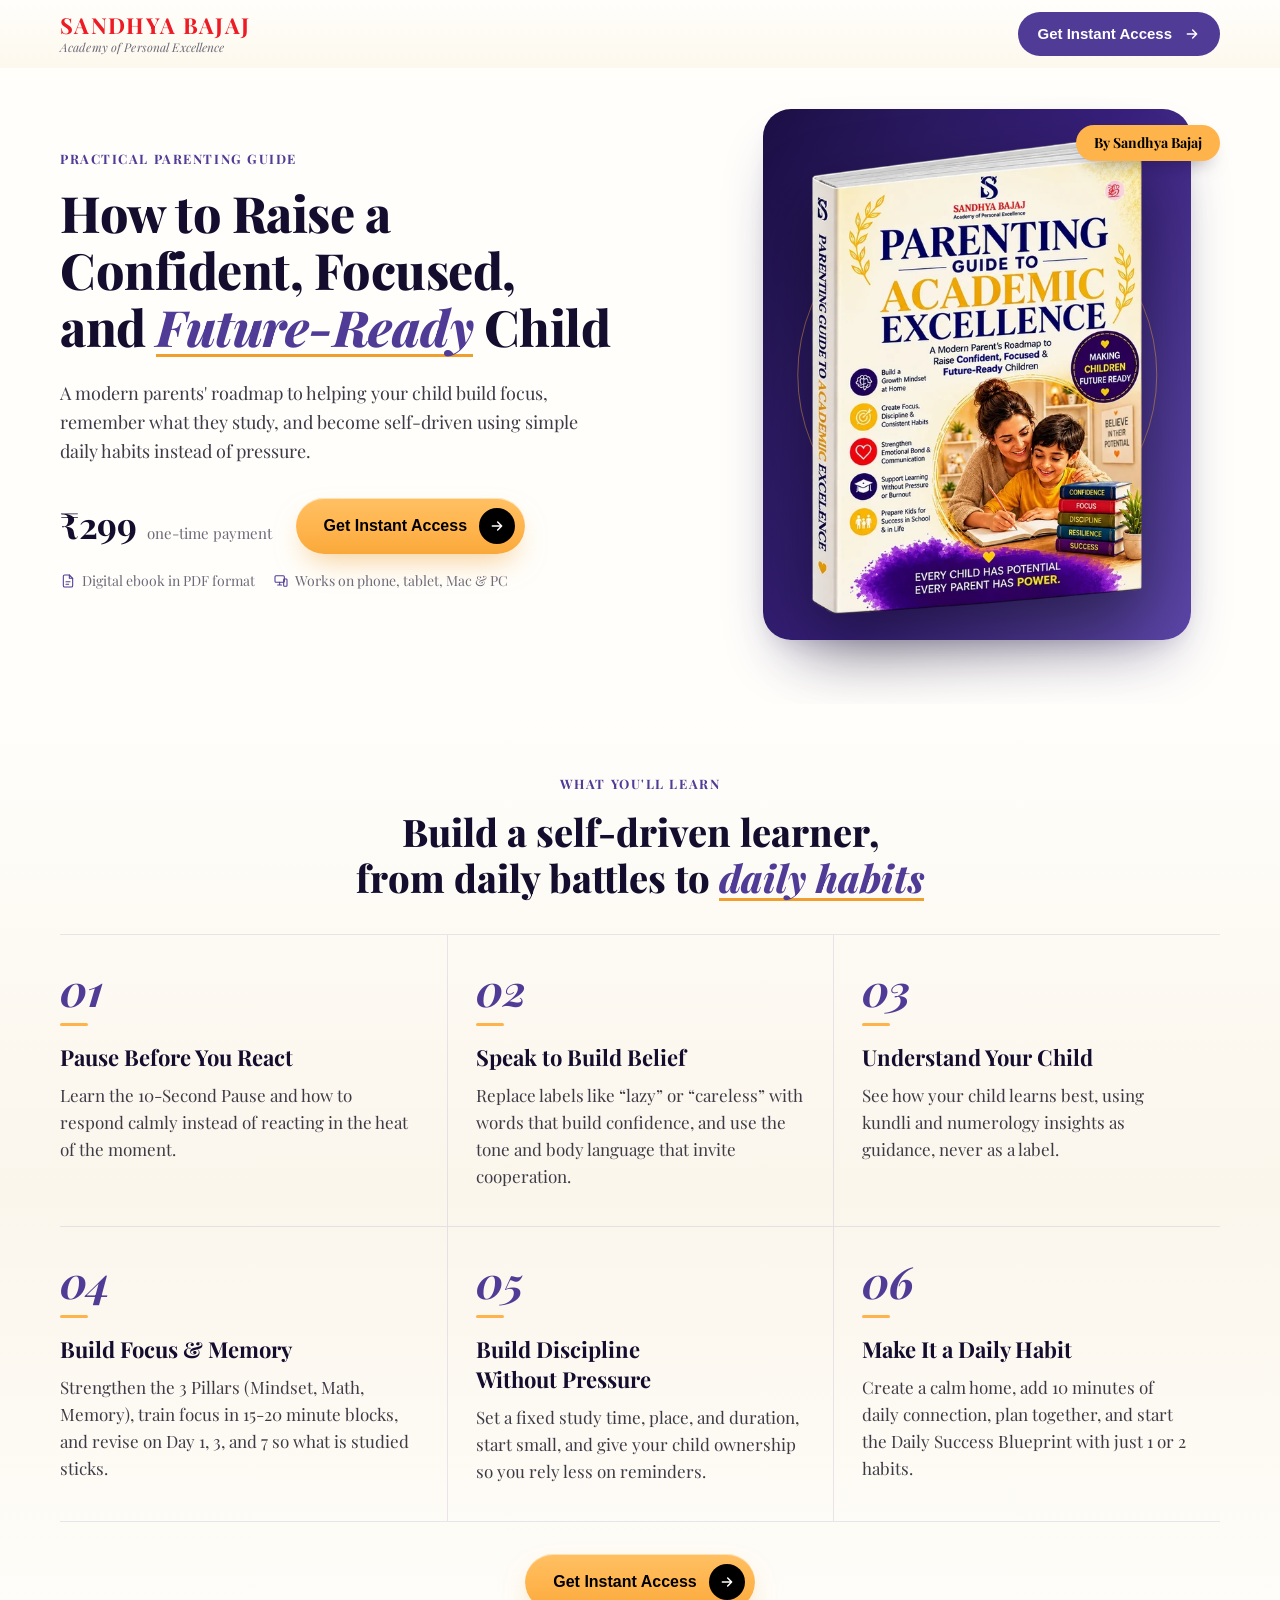
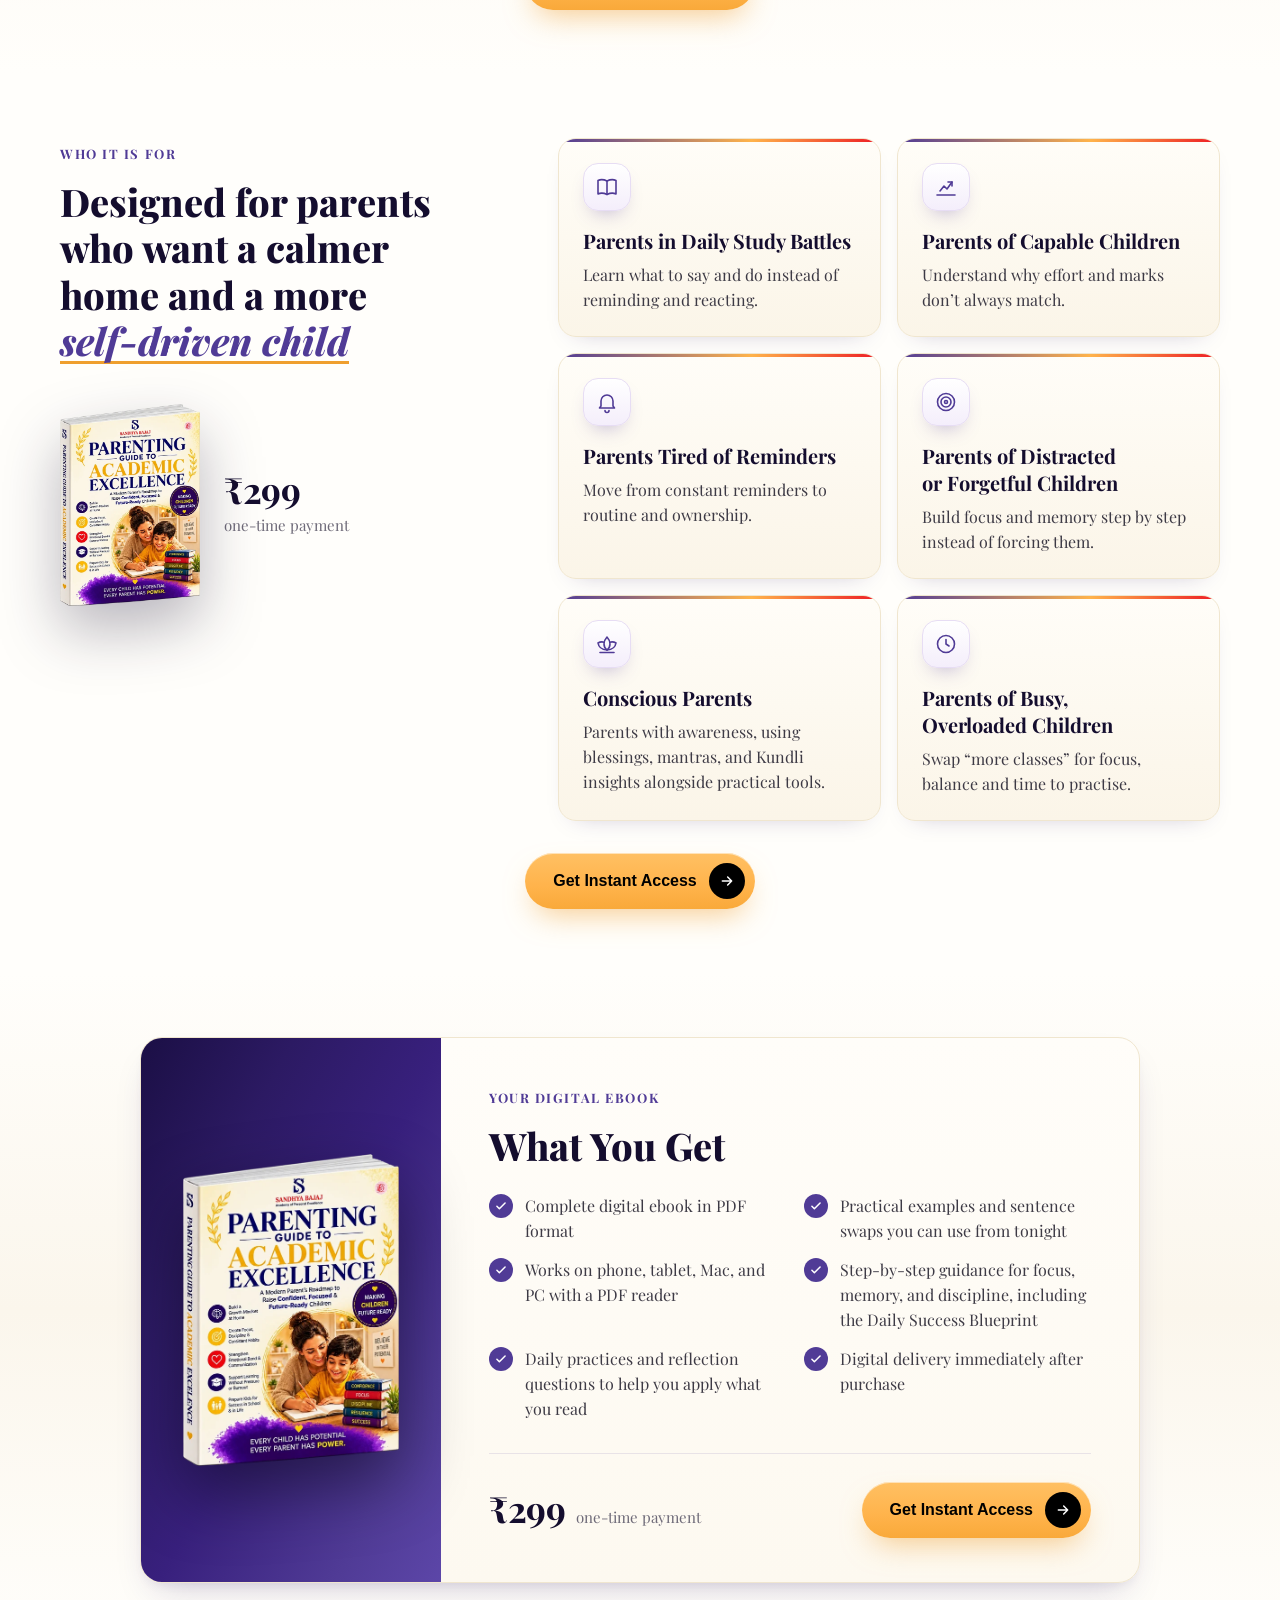
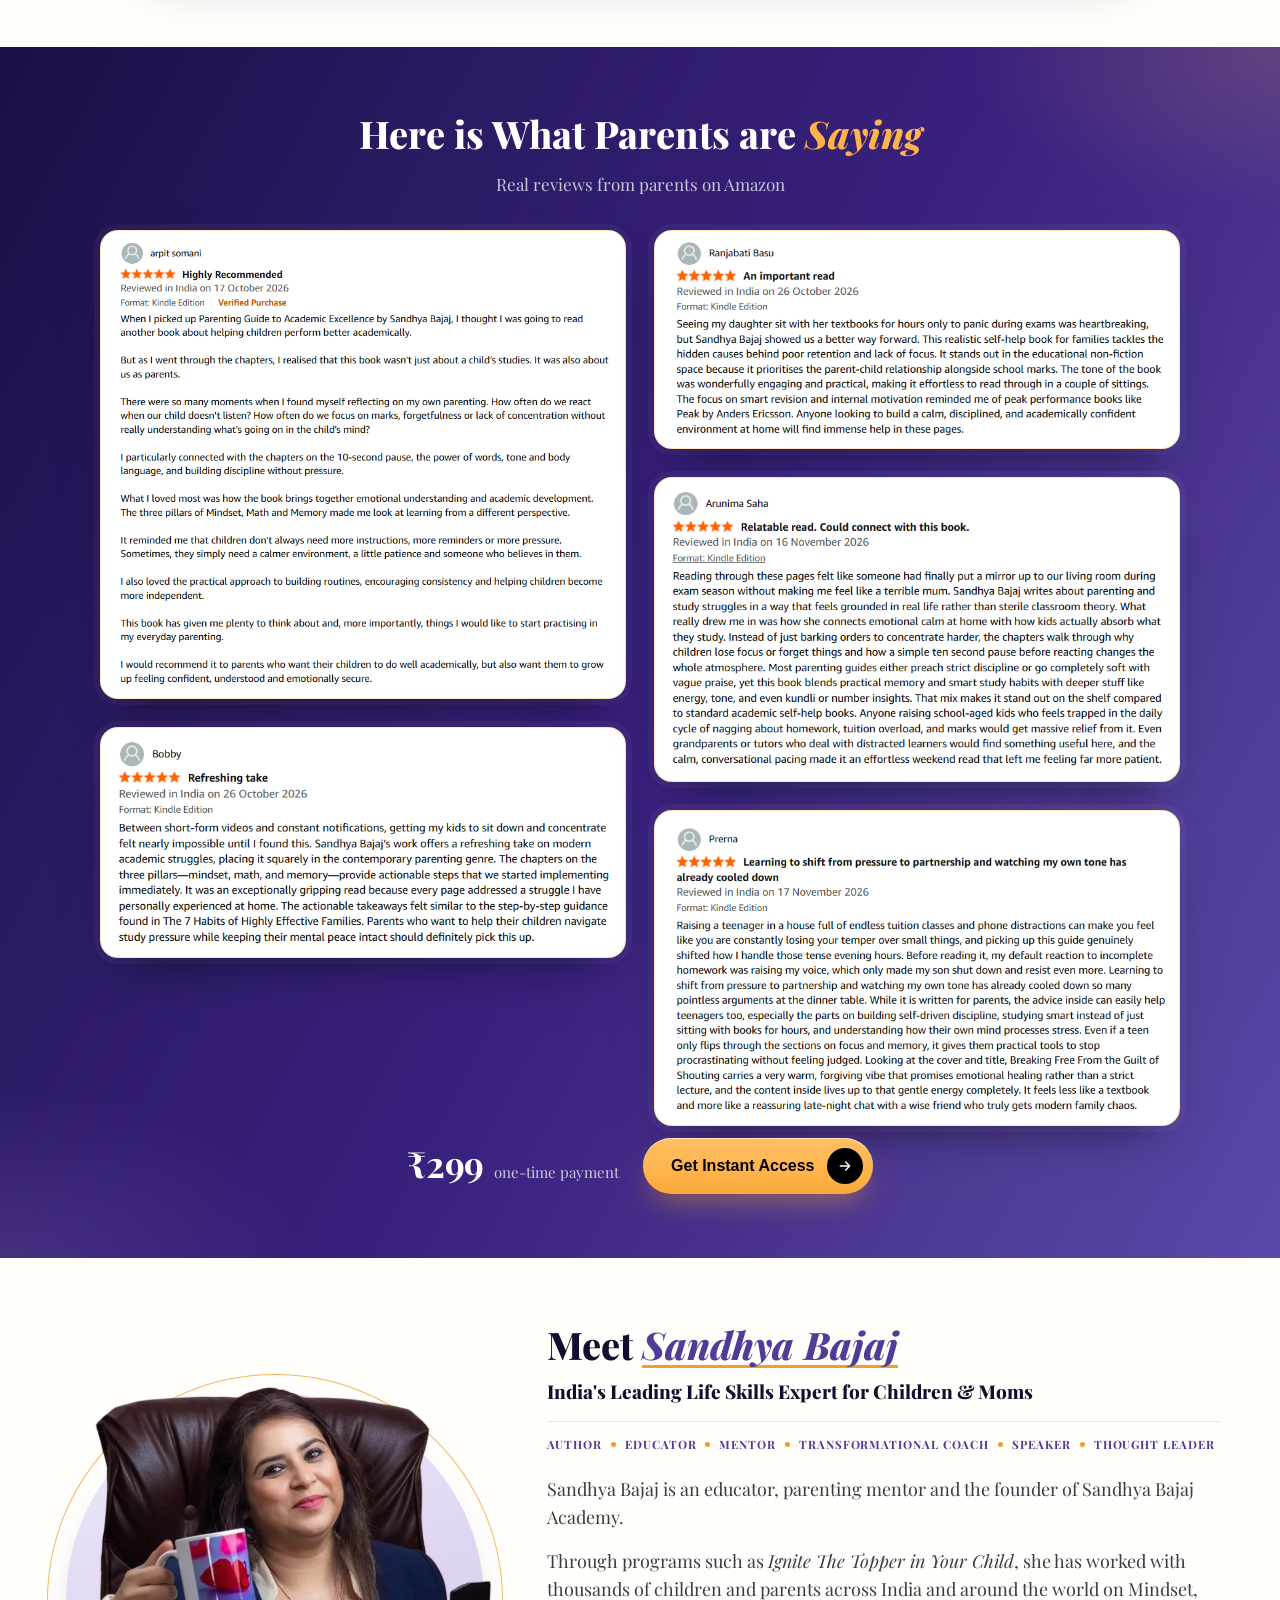
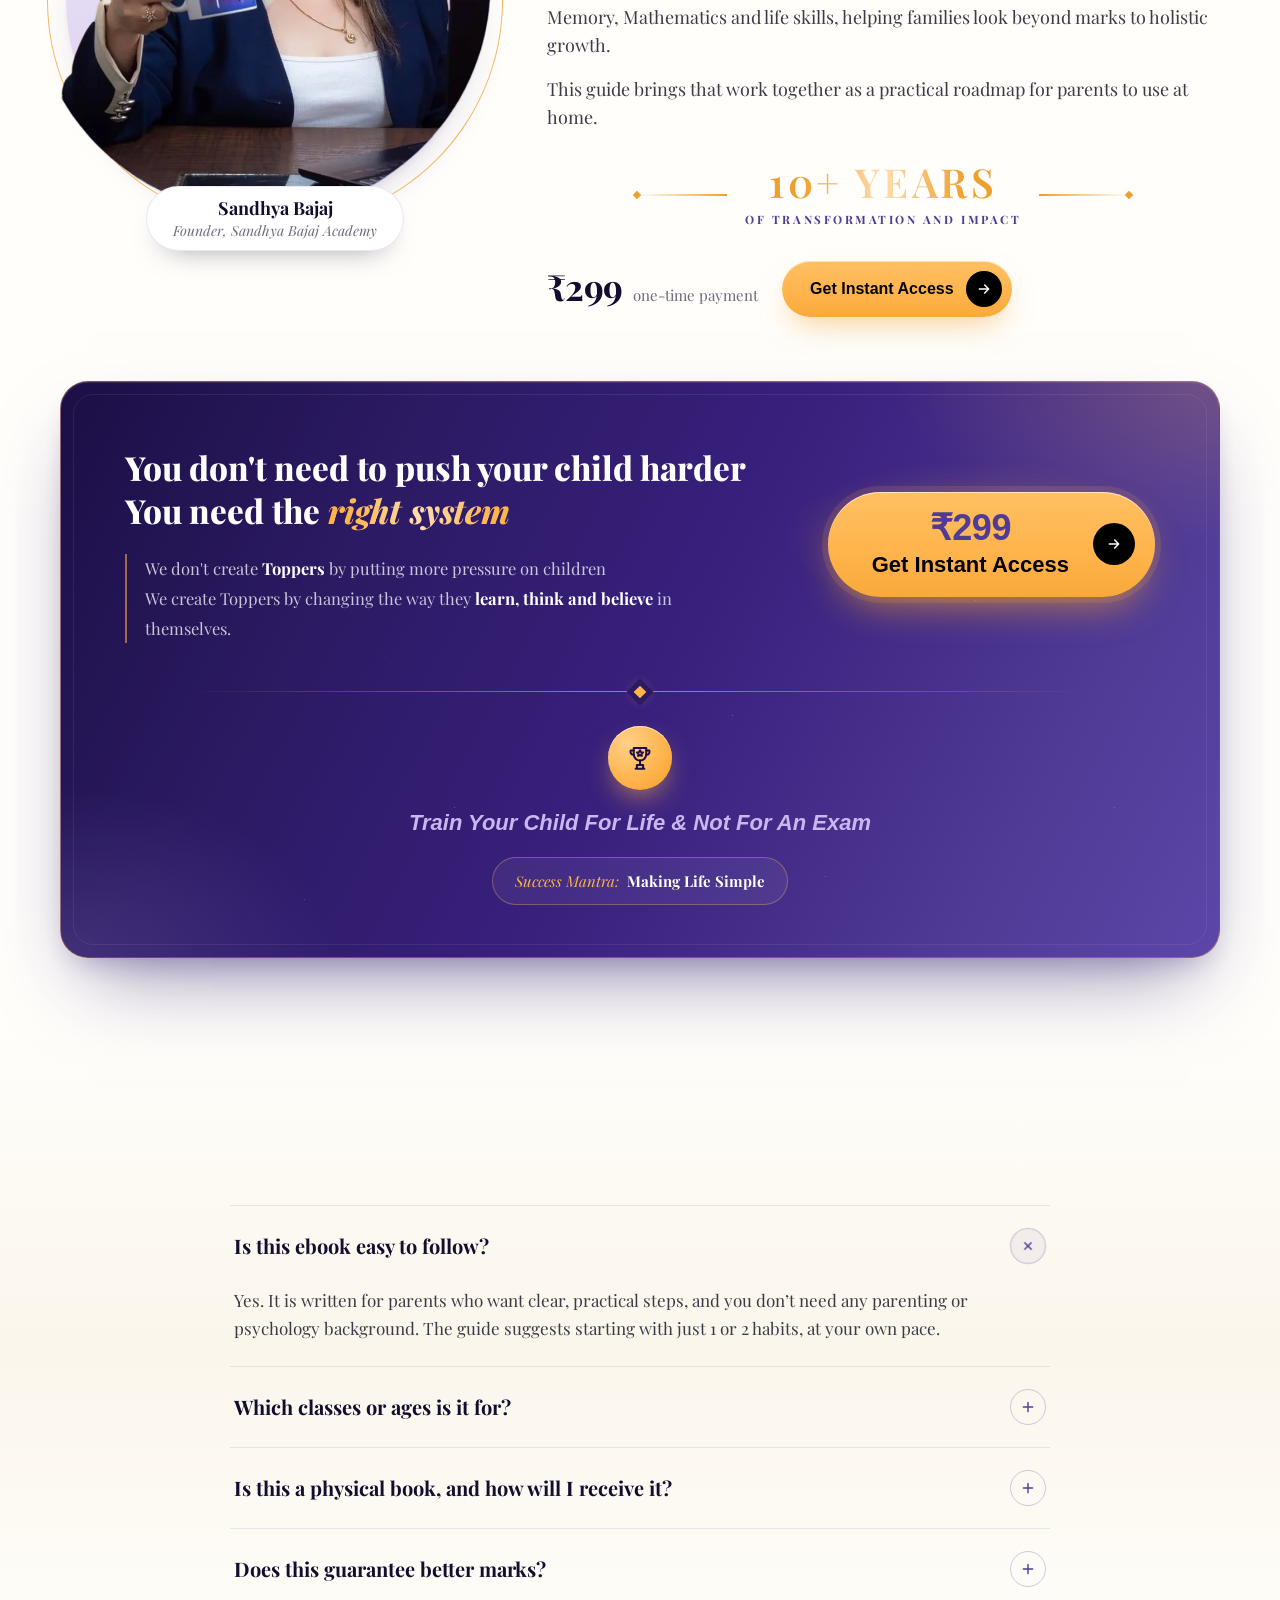
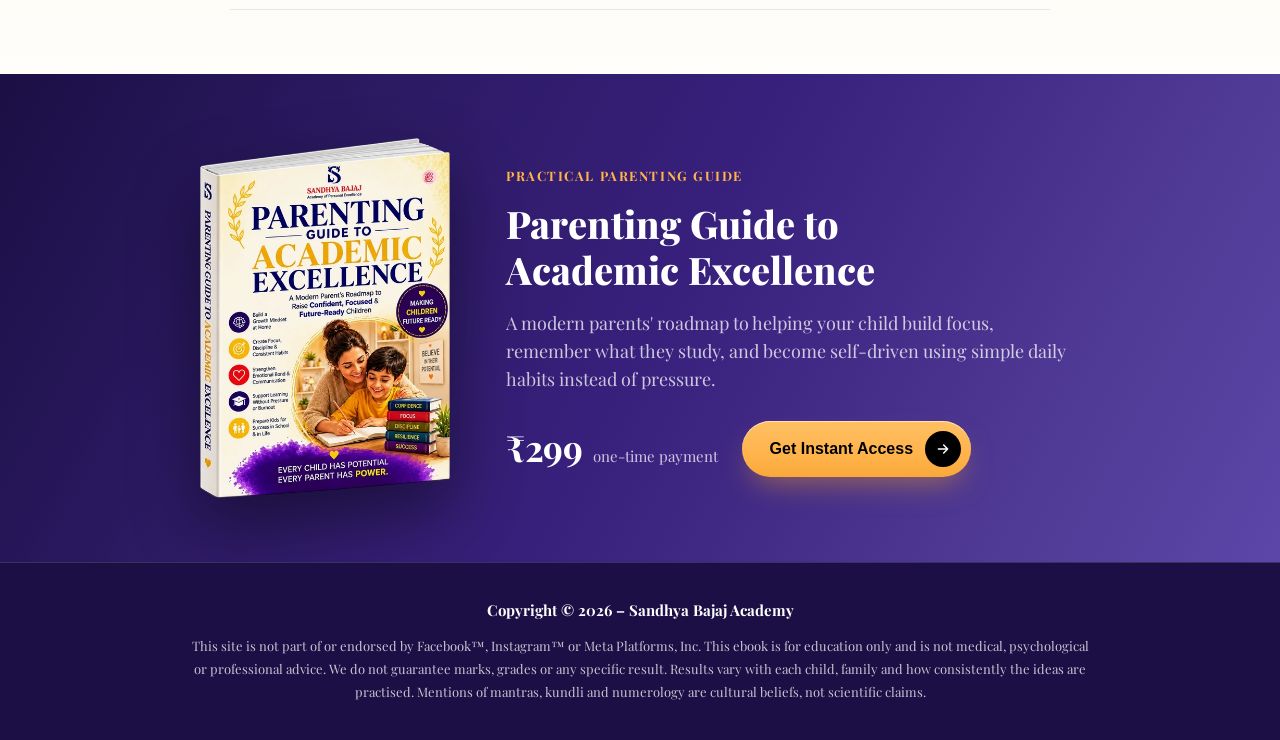
==== commit 644ee779: "Add price and Get Instant Access button to the testimonial section Co-Authored-By: Claude Opus 5.5 <" ====
--- a/index.html
+++ b/index.html
@@ -288,6 +288,16 @@
             </figure>
           </li>
         </ul>
+        <div class="buy-row buy-row--center reviews__buy">
+          <div class="price">
+            <span class="price__now" data-price>₹299</span>
+            <span class="price__note" data-price-note>one-time payment</span>
+          </div>
+          <a class="btn btn--accent" href="#offer" data-checkout>
+            Get Instant Access
+            <span class="btn__arrow" aria-hidden="true"><svg><use href="#i-arrow"/></svg></span>
+          </a>
+        </div>
       </div>
     </section>
 
--- a/css/styles.css
+++ b/css/styles.css
@@ -348,6 +348,7 @@
 }
 .reviews__card:hover { transform: translateY(-3px); box-shadow: 0 30px 56px -24px rgba(0, 0, 0, 0.6), 0 0 0 6px rgba(255, 179, 75, 0.10); }
 .reviews__card img { display: block; width: 100%; height: auto; border-radius: 10px; }
+.reviews__buy { margin-top: 12px; }
 
 /* ---------- Author ---------- */
 .author { display: grid; grid-template-columns: minmax(0, 0.78fr) minmax(0, 1.22fr); gap: 56px; align-items: center; }
@@ -713,6 +714,9 @@
   .reviews__card { padding: 6px; border-radius: 14px; }
   .reviews__card img { border-radius: 9px; }
   .reviews__sub { font-size: 15px; }
+  .reviews__buy { margin-top: 8px; flex-direction: column; align-items: stretch; text-align: center; gap: 14px; }
+  .reviews__buy .price { justify-content: center; }
+  .reviews__buy .btn--accent { width: 100%; }
   .faq__q { font-size: 18px; line-height: 26px; padding: 18px 0; }
   .faq__icon { width: 32px; height: 32px; }
   .faq__a { padding: 0 0 20px; }
